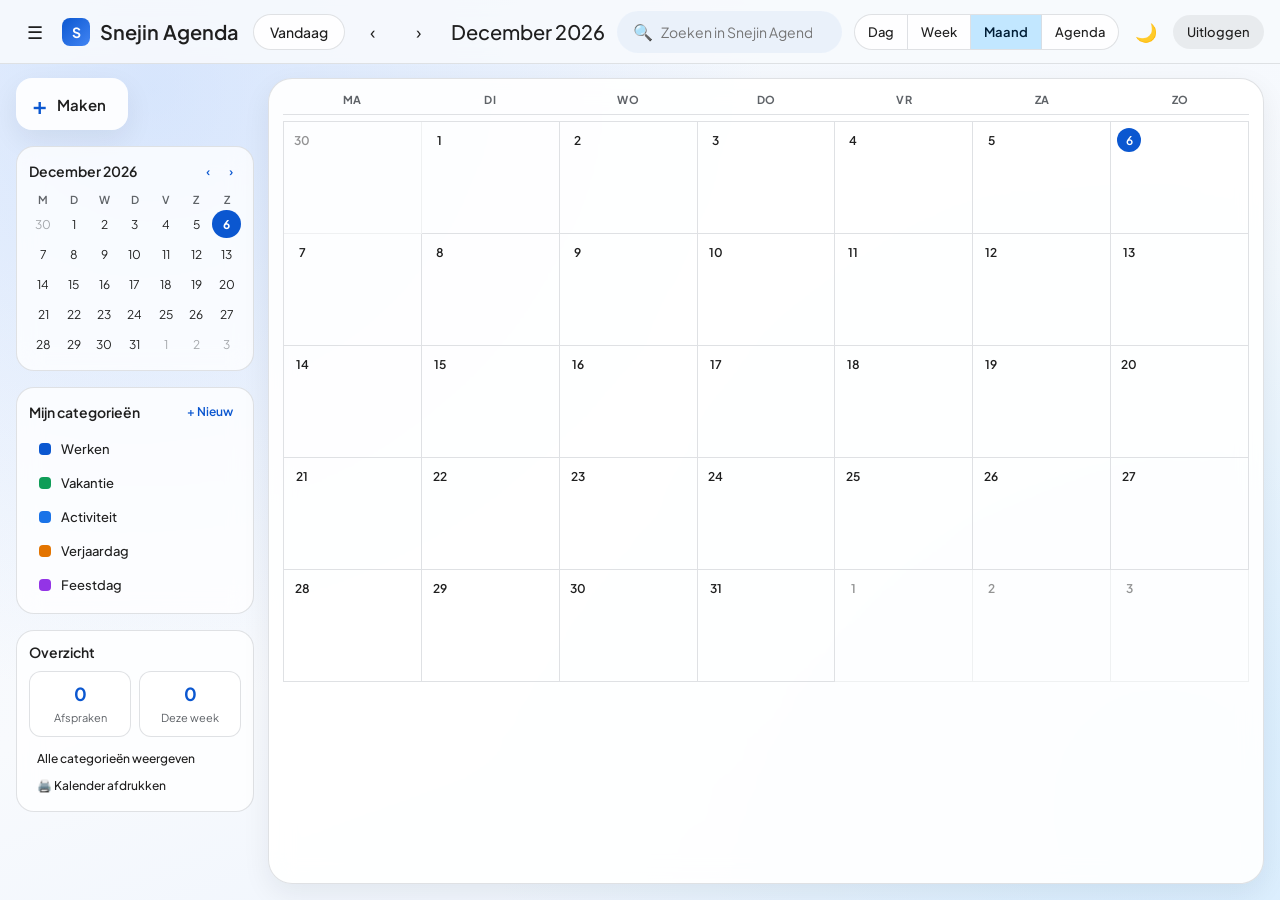
==== agenda.html @ a4dfa726 "Update print statement from 'Hello' to 'Goodbye'" ====
<!DOCTYPE html>
<html lang="nl">
<head>
  <meta charset="UTF-8" />
  <meta name="viewport" content="width=device-width, initial-scale=1.0" />
  <title>Snejin Agenda</title>
  <link rel="preconnect" href="https://fonts.googleapis.com" />
  <link rel="preconnect" href="https://fonts.gstatic.com" crossorigin />
  <link href="https://fonts.googleapis.com/css2?family=Google+Sans:wght@400;500;700&family=Plus+Jakarta+Sans:wght@400;500;600;700&display=swap" rel="stylesheet" />
  <style>
    * { box-sizing: border-box; margin: 0; padding: 0; }
    :root {
      --bg-grad: radial-gradient(circle at 12% 10%, rgba(168, 199, 250, 0.38), transparent 44%),
                radial-gradient(circle at 90% 85%, rgba(194, 231, 255, 0.50), transparent 48%),
                linear-gradient(160deg, #f2f7fe 0%, #f8fafd 55%, #eaf2fd 100%);
      --surface: rgba(255, 255, 255, 0.92);
      --glass: rgba(255, 255, 255, 0.78);
      --header-bg: rgba(248, 250, 253, 0.88);
      --border: rgba(218, 220, 224, 0.85);
      --text: #1f1f1f;
      --muted: #5f6368;
      --primary: #0b57d0;
      --primary-hover: #0842a0;
      --pill-active: #c2e7ff;
      --pill-active-text: #001d35;
      --search-bg: rgba(234, 241, 251, 0.92);
      --hover-bg: rgba(68, 71, 70, 0.08);
      --shadow: 0 10px 28px rgba(15, 23, 42, 0.07);
    }
    body.dark {
      --bg-grad: radial-gradient(circle at 15% 15%, rgba(11, 87, 208, 0.24), transparent 45%),
                radial-gradient(circle at 85% 85%, rgba(76, 29, 149, 0.18), transparent 50%),
                linear-gradient(160deg, #0f1117 0%, #131314 60%, #161822 100%);
      --surface: rgba(30, 31, 32, 0.94);
      --glass: rgba(30, 31, 32, 0.84);
      --header-bg: rgba(19, 19, 20, 0.88);
      --border: #2c2d30;
      --text: #e3e3e3;
      --muted: #9aa0a6;
      --primary: #a8c7fa;
      --primary-hover: #8ab4f8;
      --pill-active: #004a77;
      --pill-active-text: #c2e7ff;
      --search-bg: #282a2c;
      --hover-bg: rgba(255, 255, 255, 0.08);
      --shadow: 0 12px 32px rgba(0, 0, 0, 0.35);
    }
    html, body {
      min-height: 100%;
      font-family: "Google Sans", "Plus Jakarta Sans", -apple-system, BlinkMacSystemFont, sans-serif;
      background: var(--bg-grad);
      background-attachment: fixed;
      color: var(--text);
    }
    button, input, select, textarea { font: inherit; color: inherit; }

    .header {
      height: 64px;
      padding: 0 16px;
      background: var(--header-bg);
      backdrop-filter: blur(14px);
      border-bottom: 1px solid var(--border);
      display: flex;
      align-items: center;
      justify-content: space-between;
      gap: 12px;
      position: sticky;
      top: 0;
      z-index: 30;
    }
    .header-left, .header-right { display: flex; align-items: center; gap: 8px; }
    .header-center { flex: 1; max-width: 480px; }

    .icon-btn {
      width: 38px; height: 38px; border: none; border-radius: 50%;
      background: transparent; cursor: pointer; font-size: 18px;
      display: inline-flex; align-items: center; justify-content: center;
      transition: background .15s ease;
    }
    .icon-btn:hover { background: var(--hover-bg); }

    .brand { display: flex; align-items: center; gap: 10px; font-size: 20px; font-weight: 600; margin-right: 6px; white-space: nowrap; }
    .brand-dot {
      width: 28px; height: 28px; border-radius: 8px;
      background: linear-gradient(135deg, #0b57d0, #4285f4);
      color: #fff; font-size: 14px; font-weight: 700;
      display: inline-flex; align-items: center; justify-content: center;
    }

    .outlined-btn {
      height: 36px; padding: 0 16px; border-radius: 999px;
      border: 1px solid var(--border); background: var(--surface);
      font-size: 14px; font-weight: 500; cursor: pointer;
    }
    .outlined-btn:hover { background: var(--hover-bg); }

    .title-label { font-size: 20px; font-weight: 500; margin-left: 6px; white-space: nowrap; }

    .search-box {
      height: 42px; padding: 0 16px; border-radius: 999px;
      background: var(--search-bg); display: flex; align-items: center; gap: 8px;
    }
    .search-box input { width: 100%; border: none; background: transparent; outline: none; font-size: 14px; }

    .view-switcher {
      display: inline-flex; border: 1px solid var(--border);
      border-radius: 999px; overflow: hidden; background: var(--surface);
    }
    .view-btn {
      border: none; background: transparent; padding: 0 13px; height: 34px;
      font-size: 13px; font-weight: 500; cursor: pointer; border-right: 1px solid var(--border);
    }
    .view-btn:last-child { border-right: none; }
    .view-btn.active { background: var(--pill-active); color: var(--pill-active-text); font-weight: 600; }

    .logout-btn {
      height: 34px; padding: 0 14px; border-radius: 999px; border: none;
      background: var(--hover-bg); font-size: 13px; font-weight: 500; cursor: pointer;
    }

    .workspace { display: flex; min-height: calc(100vh - 64px); }
    .sidebar {
      width: 268px; flex-shrink: 0; padding: 14px 14px 24px 16px;
      display: flex; flex-direction: column; gap: 16px; transition: all .2s ease;
    }
    .sidebar.collapsed { width: 0; padding: 0; overflow: hidden; opacity: 0; }

    .create-btn {
      height: 52px; padding: 0 22px 0 16px; border: none; border-radius: 16px;
      background: var(--surface); font-size: 15px; font-weight: 600;
      display: inline-flex; align-items: center; gap: 10px; cursor: pointer;
      box-shadow: var(--shadow); width: fit-content; transition: transform .15s ease;
    }
    .create-btn:hover { transform: translateY(-1px); }
    .create-plus { font-size: 24px; color: #0b57d0; line-height: 1; }

    .card-box {
      background: var(--glass); backdrop-filter: blur(12px);
      border: 1px solid var(--border); border-radius: 18px; padding: 12px;
    }
    .card-box h2 { font-size: 14px; font-weight: 600; }
    .box-top { display: flex; align-items: center; justify-content: space-between; margin-bottom: 10px; }
    .small-link-btn {
      border: none; background: transparent; color: #0b57d0;
      font-size: 12px; font-weight: 600; cursor: pointer; padding: 4px 8px; border-radius: 999px;
    }
    .small-link-btn:hover { background: rgba(11, 87, 208, 0.1); }

    .mini-weekdays, .mini-grid { display: grid; grid-template-columns: repeat(7, 1fr); text-align: center; gap: 2px; }
    .mini-weekdays { font-size: 11px; color: var(--muted); font-weight: 600; margin-bottom: 4px; }
    .mini-day {
      height: 28px; border: none; border-radius: 50%; background: transparent;
      font-size: 12px; cursor: pointer;
    }
    .mini-day:hover { background: var(--hover-bg); }
    .mini-day.muted { color: var(--muted); opacity: 0.55; }
    .mini-day.today { background: #0b57d0; color: #fff; font-weight: 700; }

    .cat-list { list-style: none; display: flex; flex-direction: column; gap: 2px; }
    .cat-item { display: flex; align-items: center; justify-content: space-between; border-radius: 999px; padding: 2px 6px; }
    .cat-item:hover { background: var(--hover-bg); }
    .cat-item.active { background: var(--pill-active); color: var(--pill-active-text); }
    .cat-filter {
      flex: 1; border: none; background: transparent; text-align: left;
      padding: 6px 4px; display: flex; align-items: center; gap: 10px; font-size: 13px; font-weight: 500; cursor: pointer;
    }
    .cat-dot { width: 12px; height: 12px; border-radius: 4px; flex-shrink: 0; }
    .cat-del { border: none; background: transparent; font-size: 16px; cursor: pointer; padding: 0 6px; color: var(--muted); }
    .cat-del:hover { color: #c5221f; }

    .stats-grid { display: grid; grid-template-columns: 1fr 1fr; gap: 8px; margin-bottom: 8px; }
    .stat-card { background: var(--surface); border: 1px solid var(--border); border-radius: 12px; padding: 10px 8px; text-align: center; }
    .stat-card strong { display: block; font-size: 18px; color: #0b57d0; }
    .stat-card span { font-size: 11px; color: var(--muted); }

    .text-action {
      width: 100%; border: none; background: transparent; text-align: left;
      padding: 6px 8px; border-radius: 8px; font-size: 12px; font-weight: 500; cursor: pointer;
    }
    .text-action:hover { background: var(--hover-bg); }

    .main { flex: 1; padding: 14px 16px 16px 0; min-width: 0; }
    .calendar-surface {
      background: var(--surface); backdrop-filter: blur(12px);
      border: 1px solid var(--border); border-radius: 24px;
      padding: 14px; min-height: calc(100vh - 94px); box-shadow: var(--shadow);
    }

    .cal-weekdays { display: grid; grid-template-columns: repeat(7, 1fr); border-bottom: 1px solid var(--border); padding-bottom: 8px; margin-bottom: 6px; }
    .cal-weekday { text-align: center; font-size: 11px; font-weight: 700; text-transform: uppercase; color: var(--muted); letter-spacing: .5px; }
    .month-grid { display: grid; grid-template-columns: repeat(7, 1fr); border-top: 1px solid var(--border); border-left: 1px solid var(--border); }
    .day-cell {
      min-height: 112px; border-right: 1px solid var(--border); border-bottom: 1px solid var(--border);
      padding: 6px; display: flex; flex-direction: column; gap: 4px; cursor: pointer; transition: background .12s ease;
    }
    .day-cell:hover { background: var(--hover-bg); }
    .day-cell.muted { opacity: 0.48; }
    .day-num {
      width: 24px; height: 24px; font-size: 12px; font-weight: 600;
      display: inline-flex; align-items: center; justify-content: center; border-radius: 50%;
    }
    .day-cell.today .day-num { background: #0b57d0; color: #fff; }

    .event-pill {
      border: none; border-radius: 6px; padding: 3px 7px; font-size: 12px; font-weight: 500;
      color: #fff; text-align: left; cursor: pointer; white-space: nowrap; overflow: hidden; text-overflow: ellipsis;
    }
    .event-pill:hover { filter: brightness(0.95); }

    .list-view { display: flex; flex-direction: column; gap: 8px; }
    .list-row {
      display: flex; align-items: center; justify-content: space-between; gap: 12px;
      padding: 12px 14px; border-radius: 14px; border: 1px solid var(--border); background: var(--glass); cursor: pointer;
    }
    .list-row:hover { background: var(--hover-bg); }

    .modal-backdrop {
      display: none; position: fixed; inset: 0; z-index: 100;
      background: rgba(15, 23, 42, 0.42); backdrop-filter: blur(4px);
      align-items: center; justify-content: center; padding: 16px;
    }
    .modal-backdrop.open { display: flex; }
    .modal-card {
      width: 100%; max-width: 450px; background: var(--surface); border: 1px solid var(--border);
      border-radius: 24px; padding: 22px; box-shadow: var(--shadow); position: relative;
    }
    .modal-close {
      position: absolute; top: 14px; right: 14px; width: 32px; height: 32px;
      border: none; border-radius: 50%; background: transparent; font-size: 20px; cursor: pointer;
    }
    .modal-close:hover { background: var(--hover-bg); }
    .modal-title { font-size: 19px; font-weight: 600; margin-bottom: 14px; padding-right: 28px; }
    .field { display: flex; flex-direction: column; gap: 5px; margin-bottom: 12px; }
    .field label { font-size: 12px; font-weight: 600; color: var(--muted); }
    .field input, .field select, .field textarea {
      border: 1px solid var(--border); border-radius: 10px; padding: 9px 12px;
      background: var(--glass); font-size: 14px; outline: none;
    }
    .field input:focus, .field select:focus, .field textarea:focus { border-color: #0b57d0; }
    .row-2 { display: grid; grid-template-columns: 1fr 1fr; gap: 10px; }
    .check-row { display: flex; align-items: center; gap: 8px; font-size: 13px; margin-bottom: 12px; cursor: pointer; }
    .modal-actions { display: flex; justify-content: flex-end; gap: 8px; margin-top: 16px; }
    .btn-primary {
      border: none; border-radius: 999px; height: 38px; padding: 0 20px;
      background: #0b57d0; color: #fff; font-size: 14px; font-weight: 600; cursor: pointer;
    }
    .btn-primary:hover { background: #0842a0; }
    .btn-secondary {
      border: none; border-radius: 999px; height: 38px; padding: 0 16px;
      background: var(--hover-bg); font-size: 14px; font-weight: 500; cursor: pointer;
    }
    .btn-danger {
      border: none; border-radius: 999px; height: 38px; padding: 0 16px;
      background: #fce8e6; color: #c5221f; font-size: 14px; font-weight: 600; cursor: pointer;
    }

    .toast {
      position: fixed; bottom: 20px; left: 20px; z-index: 200;
      background: #1f1f1f; color: #fff; padding: 11px 18px; border-radius: 12px;
      font-size: 13px; font-weight: 500; display: none; box-shadow: var(--shadow);
    }

    @media (max-width: 900px) {
      .workspace { flex-direction: column; }
      .sidebar { width: 100%; }
      .main { padding: 0 12px 16px; }
      .header-center { display: none; }
    }
  </style>
</head>
<body>
  <header class="header">
    <div class="header-left">
      <button id="toggleSidebarBtn" type="button" class="icon-btn" title="Zijbalk">☰</button>
      <div class="brand">
        <span class="brand-dot">S</span>
        <span>Snejin Agenda</span>
      </div>
      <button id="todayBtn" type="button" class="outlined-btn">Vandaag</button>
      <button id="prevBtn" type="button" class="icon-btn" title="Vorige">‹</button>
      <button id="nextBtn" type="button" class="icon-btn" title="Volgende">›</button>
      <h1 id="currentTitle" class="title-label">November 2026</h1>
    </div>

    <div class="header-center">
      <div class="search-box">
        <span>🔍</span>
        <input id="searchInput" type="search" placeholder="Zoeken in Snejin Agenda..." />
      </div>
    </div>

    <div class="header-right">
      <div class="view-switcher" role="group" aria-label="Weergave">
        <button type="button" class="view-btn" data-view="day">Dag</button>
        <button type="button" class="view-btn" data-view="week">Week</button>
        <button type="button" class="view-btn active" data-view="month">Maand</button>
        <button type="button" class="view-btn" data-view="agenda">Agenda</button>
      </div>
      <button id="themeBtn" type="button" class="icon-btn" title="Donkere modus">🌙</button>
      <button id="logoutBtn" type="button" class="logout-btn">Uitloggen</button>
    </div>
  </header>

  <div class="workspace">
    <aside id="sidebar" class="sidebar">
      <button id="createBtn" type="button" class="create-btn">
        <span class="create-plus">+</span>
        <span>Maken</span>
      </button>

      <div class="card-box">
        <div class="box-top">
          <h2 id="miniMonthLabel">November 2026</h2>
          <div>
            <button id="miniPrevBtn" type="button" class="small-link-btn">‹</button>
            <button id="miniNextBtn" type="button" class="small-link-btn">›</button>
          </div>
        </div>
        <div class="mini-weekdays">
          <span>M</span><span>D</span><span>W</span><span>D</span><span>V</span><span>Z</span><span>Z</span>
        </div>
        <div id="miniGrid" class="mini-grid"></div>
      </div>

      <div class="card-box">
        <div class="box-top">
          <h2>Mijn categorieën</h2>
          <button id="newCategoryBtn" type="button" class="small-link-btn">+ Nieuw</button>
        </div>
        <ul id="categoryList" class="cat-list"></ul>
      </div>

      <div class="card-box">
        <div class="box-top"><h2>Overzicht</h2></div>
        <div class="stats-grid">
          <div class="stat-card">
            <strong id="statTotal">0</strong>
            <span>Afspraken</span>
          </div>
          <div class="stat-card">
            <strong id="statWeek">0</strong>
            <span>Deze week</span>
          </div>
        </div>
        <button id="showAllCatsBtn" type="button" class="text-action">Alle categorieën weergeven</button>
        <button id="printBtn" type="button" class="text-action">🖨️ Kalender afdrukken</button>
      </div>
    </aside>

    <main class="main">
      <section class="calendar-surface">
        <div id="calendarView"></div>
      </section>
    </main>
  </div>

  <!-- Afspraak Modal -->
  <div id="eventModal" class="modal-backdrop" aria-hidden="true">
    <div class="modal-card">
      <button id="closeEventModalX" type="button" class="modal-close">&times;</button>
      <h2 id="eventModalTitle" class="modal-title">Nieuwe afspraak</h2>
      <div class="field">
        <label for="eventTitleInput">Titel</label>
        <input id="eventTitleInput" type="text" placeholder="Titel toevoegen..." />
      </div>
      <div class="row-2">
        <div class="field">
          <label for="eventDateInput">Datum</label>
          <input id="eventDateInput" type="date" />
        </div>
        <div class="field">
          <label for="eventTimeInput">Tijd</label>
          <input id="eventTimeInput" type="time" />
        </div>
      </div>
      <label class="check-row">
        <input id="eventAllDayInput" type="checkbox" checked />
        <span>Hele dag</span>
      </label>
      <div class="field">
        <label for="eventCategorySelect">Categorie</label>
        <select id="eventCategorySelect"></select>
      </div>
      <div class="field">
        <label for="eventDescInput">Omschrijving</label>
        <textarea id="eventDescInput" rows="3" placeholder="Notities of locatie..."></textarea>
      </div>
      <div class="modal-actions">
        <button id="cancelEventBtn" type="button" class="btn-secondary">Annuleren</button>
        <button id="saveEventBtn" type="button" class="btn-primary">Opslaan</button>
      </div>
    </div>
  </div>

  <!-- Bekijken Modal -->
  <div id="viewModal" class="modal-backdrop" aria-hidden="true">
    <div class="modal-card">
      <button id="closeViewModalX" type="button" class="modal-close">&times;</button>
      <h2 id="viewModalTitle" class="modal-title">Afspraak</h2>
      <p id="viewModalMeta" style="font-size:13px;color:var(--muted);margin-bottom:10px;"></p>
      <p id="viewModalDesc" style="font-size:14px;line-height:1.5;white-space:pre-wrap;"></p>
      <div class="modal-actions">
        <button id="deleteEventBtn" type="button" class="btn-danger">Verwijderen</button>
        <button id="editEventBtn" type="button" class="btn-secondary">Wijzigen</button>
        <button id="closeViewBtn" type="button" class="btn-primary">Sluiten</button>
      </div>
    </div>
  </div>

  <!-- Categorie Modal -->
  <div id="categoryModal" class="modal-backdrop" aria-hidden="true">
    <div class="modal-card">
      <button id="closeCategoryModalX" type="button" class="modal-close">&times;</button>
      <h2 class="modal-title">Nieuwe categorie</h2>
      <div class="field">
        <label for="newCatName">Naam</label>
        <input id="newCatName" type="text" placeholder="Bijv. Sport, Familie..." />
      </div>
      <div class="field">
        <label for="newCatColor">Kleur</label>
        <input id="newCatColor" type="color" value="#0b57d0" style="height:40px;padding:4px;" />
      </div>
      <div class="modal-actions">
        <button id="cancelCatBtn" type="button" class="btn-secondary">Annuleren</button>
        <button id="saveCatBtn" type="button" class="btn-primary">Toevoegen</button>
      </div>
    </div>
  </div>

  <div id="toast" class="toast"></div>

  <script>
    const DEFAULT_CATEGORIES = {
      work: { id: "work", label: "Werken", color: "#0b57d0", isDefault: true },
      holiday: { id: "holiday", label: "Vakantie", color: "#0f9d58", isDefault: true },
      activity: { id: "activity", label: "Activiteit", color: "#1a73e8", isDefault: true },
      birthday: { id: "birthday", label: "Verjaardag", color: "#e37400", isDefault: true },
      holidayofficial: { id: "holidayofficial", label: "Feestdag", color: "#9334e6", isDefault: true }
    };

    let categories = { ...DEFAULT_CATEGORIES };
    let events = [];
    let currentView = "month";
    let anchorDate = new Date();
    let miniAnchorDate = new Date();
    let activeCategory = "all";
    let editingId = null;
    let activeEventId = null;

    function loadState() {
      try {
        const savedCats = JSON.parse(localStorage.getItem("snejin_v4_cats") || "{}");
        categories = { ...DEFAULT_CATEGORIES, ...savedCats };
        const savedEvents = JSON.parse(localStorage.getItem("snejin_v4_events") || "[]");
        events = Array.isArray(savedEvents) ? savedEvents : [];
        if (localStorage.getItem("snejin_v4_dark") === "1") {
          document.body.classList.add("dark");
          document.getElementById("themeBtn").textContent = "☀️";
        }
      } catch (e) {
        console.error(e);
      }
    }

    function saveState() {
      const customCats = {};
      Object.entries(categories).forEach(([k, v]) => {
        if (!DEFAULT_CATEGORIES[k]) customCats[k] = v;
      });
      localStorage.setItem("snejin_v4_cats", JSON.stringify(customCats));
      localStorage.setItem("snejin_v4_events", JSON.stringify(events));
    }

    function fmtDate(d) {
      return `${d.getFullYear()}-${String(d.getMonth() + 1).padStart(2, "0")}-${String(d.getDate()).padStart(2, "0")}`;
    }

    function showToast(msg) {
      const el = document.getElementById("toast");
      el.textContent = msg;
      el.style.display = "block";
      clearTimeout(el._t);
      el._t = setTimeout(() => { el.style.display = "none"; }, 2600);
    }

    function getFilteredEvents() {
      const q = (document.getElementById("searchInput").value || "").trim().toLowerCase();
      return events.filter(ev => {
        const catOk = activeCategory === "all" || ev.category === activeCategory;
        const qOk = !q || (ev.title || "").toLowerCase().includes(q) || (ev.description || "").toLowerCase().includes(q);
        return catOk && qOk;
      });
    }

    function renderCategories() {
      const list = document.getElementById("categoryList");
      const select = document.getElementById("eventCategorySelect");
      list.innerHTML = "";
      select.innerHTML = "";

      Object.values(categories).forEach(cat => {
        const opt = document.createElement("option");
        opt.value = cat.id;
        opt.textContent = cat.label;
        select.appendChild(opt);

        const li = document.createElement("li");
        li.className = "cat-item" + (activeCategory === cat.id ? " active" : "");

        const btn = document.createElement("button");
        btn.type = "button";
        btn.className = "cat-filter";
        btn.innerHTML = `<span class="cat-dot" style="background:${cat.color}"></span><span>${cat.label}</span>`;
        btn.addEventListener("click", () => {
          activeCategory = activeCategory === cat.id ? "all" : cat.id;
          renderCategories();
          renderAll();
        });
        li.appendChild(btn);

        if (!cat.isDefault) {
          const del = document.createElement("button");
          del.type = "button";
          del.className = "cat-del";
          del.textContent = "×";
          del.addEventListener("click", () => {
            delete categories[cat.id];
            events = events.map(ev => ev.category === cat.id ? { ...ev, category: "activity" } : ev);
            if (activeCategory === cat.id) activeCategory = "all";
            saveState();
            renderCategories();
            renderAll();
            showToast("Categorie verwijderd.");
          });
          li.appendChild(del);
        }
        list.appendChild(li);
      });
      select.value = categories.activity ? "activity" : Object.keys(categories)[0];
    }

    function renderMiniCalendar() {
      const label = document.getElementById("miniMonthLabel");
      const grid = document.getElementById("miniGrid");
      const y = miniAnchorDate.getFullYear();
      const m = miniAnchorDate.getMonth();
      const formatted = new Intl.DateTimeFormat("nl-NL", { month: "long", year: "numeric" }).format(new Date(y, m, 1));
      label.textContent = formatted.charAt(0).toUpperCase() + formatted.slice(1);

      const firstOffset = (new Date(y, m, 1).getDay() + 6) % 7;
      const daysInMonth = new Date(y, m + 1, 0).getDate();
      const prevDays = new Date(y, m, 0).getDate();
      const todayStr = fmtDate(new Date());

      grid.innerHTML = "";
      for (let i = firstOffset - 1; i >= 0; i--) {
        const d = new Date(y, m - 1, prevDays - i);
        const b = document.createElement("button");
        b.type = "button"; b.className = "mini-day muted"; b.textContent = d.getDate();
        b.addEventListener("click", () => { anchorDate = d; renderAll(); });
        grid.appendChild(b);
      }
      for (let day = 1; day <= daysInMonth; day++) {
        const d = new Date(y, m, day);
        const b = document.createElement("button");
        b.type = "button";
        b.className = "mini-day" + (fmtDate(d) === todayStr ? " today" : "");
        b.textContent = day;
        b.addEventListener("click", () => { anchorDate = d; renderAll(); });
        grid.appendChild(b);
      }
      const rem = grid.children.length % 7 === 0 ? 0 : 7 - (grid.children.length % 7);
      for (let n = 1; n <= rem; n++) {
        const d = new Date(y, m + 1, n);
        const b = document.createElement("button");
        b.type = "button"; b.className = "mini-day muted"; b.textContent = n;
        b.addEventListener("click", () => { anchorDate = d; renderAll(); });
        grid.appendChild(b);
      }
    }

    function renderMainCalendar() {
      const container = document.getElementById("calendarView");
      const titleEl = document.getElementById("currentTitle");
      const filtered = getFilteredEvents();

      const monthTitle = new Intl.DateTimeFormat("nl-NL", { month: "long", year: "numeric" }).format(anchorDate);
      titleEl.textContent = monthTitle.charAt(0).toUpperCase() + monthTitle.slice(1);

      document.querySelectorAll(".view-btn").forEach(btn => {
        btn.classList.toggle("active", btn.dataset.view === currentView);
      });

      if (currentView === "agenda" || currentView === "day" || currentView === "week") {
        let listItems = [...filtered];
        if (currentView === "day") {
          const dStr = fmtDate(anchorDate);
          listItems = listItems.filter(ev => ev.date === dStr);
          titleEl.textContent = anchorDate.toLocaleDateString("nl-NL", { weekday: "long", day: "numeric", month: "long", year: "numeric" });
        } else if (currentView === "week") {
          const start = new Date(anchorDate);
          const diff = (start.getDay() + 6) % 7;
          start.setDate(start.getDate() - diff);
          const end = new Date(start);
          end.setDate(start.getDate() + 7);
          listItems = listItems.filter(ev => {
            const ed = new Date(ev.date + "T12:00:00");
            return ed >= start && ed < end;
          });
          titleEl.textContent = `Week van ${start.toLocaleDateString("nl-NL", { day: "numeric", month: "short" })}`;
        }

        container.innerHTML = `<div class="list-view" id="listContainer"></div>`;
        const listEl = document.getElementById("listContainer");
        if (!listItems.length) {
          listEl.innerHTML = `<p style="padding:18px;color:var(--muted);">Geen afspraken gevonden voor deze weergave.</p>`;
          return;
        }
        listItems.sort((a, b) => (a.date + (a.time || "")).localeCompare(b.date + (b.time || "")));
        listItems.forEach(ev => {
          const cat = categories[ev.category] || categories.activity;
          const row = document.createElement("div");
          row.className = "list-row";
          row.innerHTML = `
            <div style="display:flex;align-items:center;gap:12px;">
              <span class="cat-dot" style="background:${cat.color};width:14px;height:14px;"></span>
              <div>
                <div style="font-weight:600;">${ev.title}</div>
                <div style="font-size:12px;color:var(--muted);">${ev.date} ${ev.allDay ? "• Hele dag" : (ev.time ? "• " + ev.time : "")} • ${cat.label}</div>
              </div>
            </div>
            <span style="font-size:12px;color:var(--muted);">Bekijken ›</span>
          `;
          row.addEventListener("click", () => openViewModal(ev.id));
          listEl.appendChild(row);
        });
        return;
      }

      // Maandweergave
      const y = anchorDate.getFullYear();
      const m = anchorDate.getMonth();
      const firstOffset = (new Date(y, m, 1).getDay() + 6) % 7;
      const daysInMonth = new Date(y, m + 1, 0).getDate();
      const prevDays = new Date(y, m, 0).getDate();
      const todayStr = fmtDate(new Date());

      let html = `<div class="cal-weekdays">
        <div class="cal-weekday">Ma</div><div class="cal-weekday">Di</div><div class="cal-weekday">Wo</div>
        <div class="cal-weekday">Do</div><div class="cal-weekday">Vr</div><div class="cal-weekday">Za</div><div class="cal-weekday">Zo</div>
      </div><div class="month-grid">`;

      const cells = [];
      for (let i = firstOffset - 1; i >= 0; i--) {
        cells.push({ date: new Date(y, m - 1, prevDays - i), muted: true });
      }
      for (let day = 1; day <= daysInMonth; day++) {
        cells.push({ date: new Date(y, m, day), muted: false });
      }
      const rem = cells.length % 7 === 0 ? 0 : 7 - (cells.length % 7);
      for (let n = 1; n <= rem; n++) {
        cells.push({ date: new Date(y, m + 1, n), muted: true });
      }

      cells.forEach(c => {
        const dStr = fmtDate(c.date);
        const dayEvents = filtered.filter(ev => ev.date === dStr);
        const isToday = dStr === todayStr;
        html += `<div class="day-cell ${c.muted ? "muted" : ""} ${isToday ? "today" : ""}" data-date="${dStr}">
          <span class="day-num">${c.date.getDate()}</span>
          ${dayEvents.map(ev => {
            const cat = categories[ev.category] || categories.activity;
            return `<button type="button" class="event-pill" data-ev-id="${ev.id}" style="background:${cat.color}">${ev.time && !ev.allDay ? ev.time + " " : ""}${ev.title}</button>`;
          }).join("")}
        </div>`;
      });

      html += `</div>`;
      container.innerHTML = html;

      container.querySelectorAll(".day-cell").forEach(cell => {
        cell.addEventListener("click", (e) => {
          if (e.target.closest(".event-pill")) return;
          openEventModal(null, cell.dataset.date);
        });
      });

      container.querySelectorAll(".event-pill").forEach(pill => {
        pill.addEventListener("click", (e) => {
          e.stopPropagation();
          openViewModal(pill.dataset.evId);
        });
      });
    }

    function updateStats() {
      document.getElementById("statTotal").textContent = String(events.length);
      const now = new Date();
      const start = new Date(now);
      start.setDate(now.getDate() - ((now.getDay() + 6) % 7));
      start.setHours(0, 0, 0, 0);
      const end = new Date(start);
      end.setDate(start.getDate() + 7);
      const weekCount = events.filter(ev => {
        const d = new Date(ev.date + "T12:00:00");
        return d >= start && d < end;
      }).length;
      document.getElementById("statWeek").textContent = String(weekCount);
    }

    function renderAll() {
      renderMiniCalendar();
      renderMainCalendar();
      updateStats();
    }

    function openEventModal(evId = null, defaultDate = "") {
      editingId = evId;
      const modal = document.getElementById("eventModal");
      if (evId) {
        const ev = events.find(x => x.id === evId);
        if (!ev) return;
        document.getElementById("eventModalTitle").textContent = "Afspraak wijzigen";
        document.getElementById("eventTitleInput").value = ev.title;
        document.getElementById("eventDateInput").value = ev.date;
        document.getElementById("eventTimeInput").value = ev.time || "";
        document.getElementById("eventAllDayInput").checked = Boolean(ev.allDay);
        document.getElementById("eventCategorySelect").value = categories[ev.category] ? ev.category : "activity";
        document.getElementById("eventDescInput").value = ev.description || "";
      } else {
        document.getElementById("eventModalTitle").textContent = "Nieuwe afspraak";
        document.getElementById("eventTitleInput").value = "";
        document.getElementById("eventDateInput").value = defaultDate || fmtDate(anchorDate);
        document.getElementById("eventTimeInput").value = "";
        document.getElementById("eventAllDayInput").checked = true;
        document.getElementById("eventCategorySelect").value = categories.activity ? "activity" : Object.keys(categories)[0];
        document.getElementById("eventDescInput").value = "";
      }
      document.getElementById("eventTimeInput").disabled = document.getElementById("eventAllDayInput").checked;
      modal.classList.add("open");
      setTimeout(() => document.getElementById("eventTitleInput").focus(), 40);
    }

    function closeEventModal() {
      document.getElementById("eventModal").classList.remove("open");
      editingId = null;
    }

    function openViewModal(evId) {
      const ev = events.find(x => x.id === evId);
      if (!ev) return;
      activeEventId = evId;
      const cat = categories[ev.category] || categories.activity;
      document.getElementById("viewModalTitle").textContent = ev.title;
      document.getElementById("viewModalMeta").textContent = `${ev.date} • ${ev.allDay ? "Hele dag" : (ev.time || "Tijd n.t.b.")} • ${cat.label}`;
      document.getElementById("viewModalDesc").textContent = ev.description || "Geen omschrijving beschikbaar.";
      document.getElementById("viewModal").classList.add("open");
    }

    function closeViewModal() {
      document.getElementById("viewModal").classList.remove("open");
      activeEventId = null;
    }

    document.addEventListener("DOMContentLoaded", () => {
      loadState();
      renderCategories();
      renderAll();

      document.getElementById("createBtn").addEventListener("click", () => openEventModal());
      document.getElementById("todayBtn").addEventListener("click", () => {
        anchorDate = new Date();
        miniAnchorDate = new Date();
        renderAll();
        showToast("Terug naar vandaag.");
      });
      document.getElementById("prevBtn").addEventListener("click", () => {
        if (currentView === "day") anchorDate.setDate(anchorDate.getDate() - 1);
        else if (currentView === "week") anchorDate.setDate(anchorDate.getDate() - 7);
        else anchorDate.setMonth(anchorDate.getMonth() - 1);
        renderAll();
      });
      document.getElementById("nextBtn").addEventListener("click", () => {
        if (currentView === "day") anchorDate.setDate(anchorDate.getDate() + 1);
        else if (currentView === "week") anchorDate.setDate(anchorDate.getDate() + 7);
        else anchorDate.setMonth(anchorDate.getMonth() + 1);
        renderAll();
      });

      document.querySelectorAll(".view-btn").forEach(btn => {
        btn.addEventListener("click", () => {
          currentView = btn.dataset.view;
          renderAll();
        });
      });

      document.getElementById("toggleSidebarBtn").addEventListener("click", () => {
        document.getElementById("sidebar").classList.toggle("collapsed");
      });
      document.getElementById("miniPrevBtn").addEventListener("click", () => {
        miniAnchorDate.setMonth(miniAnchorDate.getMonth() - 1);
        renderMiniCalendar();
      });
      document.getElementById("miniNextBtn").addEventListener("click", () => {
        miniAnchorDate.setMonth(miniAnchorDate.getMonth() + 1);
        renderMiniCalendar();
      });

      document.getElementById("searchInput").addEventListener("input", renderMainCalendar);
      document.getElementById("showAllCatsBtn").addEventListener("click", () => {
        activeCategory = "all";
        renderCategories();
        renderAll();
        showToast("Alle categorieën zichtbaar.");
      });
      document.getElementById("printBtn").addEventListener("click", () => window.print());

      document.getElementById("themeBtn").addEventListener("click", () => {
        document.body.classList.toggle("dark");
        const isDark = document.body.classList.contains("dark");
        localStorage.setItem("snejin_v4_dark", isDark ? "1" : "0");
        document.getElementById("themeBtn").textContent = isDark ? "☀️" : "🌙";
      });

      document.getElementById("logoutBtn").addEventListener("click", () => {
        showToast("Uitgelogd.");
        setTimeout(() => { window.location.href = "index.html"; }, 500);
      });

      document.getElementById("eventAllDayInput").addEventListener("change", (e) => {
        document.getElementById("eventTimeInput").disabled = e.target.checked;
      });

      document.getElementById("saveEventBtn").addEventListener("click", () => {
        const title = document.getElementById("eventTitleInput").value.trim();
        const date = document.getElementById("eventDateInput").value;
        const time = document.getElementById("eventTimeInput").value;
        const allDay = document.getElementById("eventAllDayInput").checked;
        const category = document.getElementById("eventCategorySelect").value;
        const description = document.getElementById("eventDescInput").value.trim();

        if (!title) return showToast("Vul een titel in.");
        if (!date) return showToast("Kies een datum.");

        if (editingId) {
          events = events.map(ev => ev.id === editingId ? { ...ev, title, date, time, allDay, category, description } : ev);
          showToast("Afspraak bijgewerkt.");
        } else {
          events.push({ id: "ev_" + Date.now(), title, date, time, allDay, category, description });
          showToast("Afspraak opgeslagen.");
        }
        saveState();
        closeEventModal();
        renderAll();
      });

      document.getElementById("cancelEventBtn").addEventListener("click", closeEventModal);
      document.getElementById("closeEventModalX").addEventListener("click", closeEventModal);

      document.getElementById("closeViewBtn").addEventListener("click", closeViewModal);
      document.getElementById("closeViewModalX").addEventListener("click", closeViewModal);
      document.getElementById("editEventBtn").addEventListener("click", () => {
        const id = activeEventId;
        closeViewModal();
        openEventModal(id);
      });
      document.getElementById("deleteEventBtn").addEventListener("click", () => {
        if (!activeEventId) return;
        events = events.filter(ev => ev.id !== activeEventId);
        saveState();
        closeViewModal();
        renderAll();
        showToast("Afspraak verwijderd.");
      });

      document.getElementById("newCategoryBtn").addEventListener("click", () => {
        document.getElementById("newCatName").value = "";
        document.getElementById("categoryModal").classList.add("open");
        setTimeout(() => document.getElementById("newCatName").focus(), 40);
      });
      document.getElementById("cancelCatBtn").addEventListener("click", () => document.getElementById("categoryModal").classList.remove("open"));
      document.getElementById("closeCategoryModalX").addEventListener("click", () => document.getElementById("categoryModal").classList.remove("open"));
      document.getElementById("saveCatBtn").addEventListener("click", () => {
        const label = document.getElementById("newCatName").value.trim();
        const color = document.getElementById("newCatColor").value || "#0b57d0";
        if (!label) return showToast("Vul een categorienaam in.");
        const id = "cat_" + label.toLowerCase().replace(/[^a-z0-9]+/g, "_") + "_" + Date.now().toString().slice(-3);
        categories[id] = { id, label, color, isDefault: false };
        saveState();
        renderCategories();
        document.getElementById("categoryModal").classList.remove("open");
        showToast("Categorie toegevoegd.");
      });
    });
  </script>
</body>
</html>
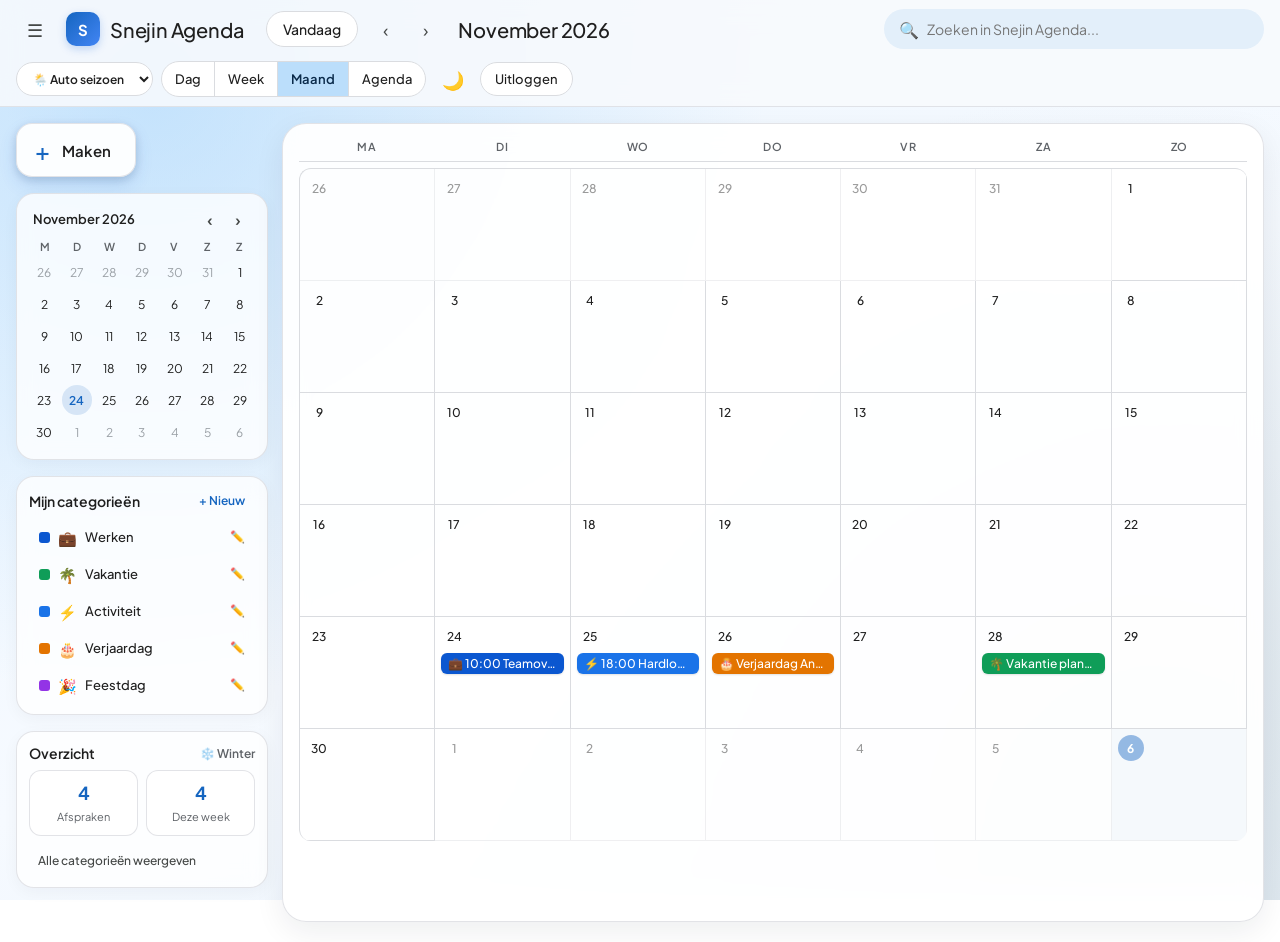
==== commit 5c174e49: "Update agenda.html" ====
--- a/agenda.html
+++ b/agenda.html
@@ -8,890 +8,3027 @@
   <link rel="preconnect" href="https://fonts.gstatic.com" crossorigin />
   <link href="https://fonts.googleapis.com/css2?family=Google+Sans:wght@400;500;700&family=Plus+Jakarta+Sans:wght@400;500;600;700&display=swap" rel="stylesheet" />
   <style>
-    * { box-sizing: border-box; margin: 0; padding: 0; }
+    /* =========================================================
+       SNEJIN AGENDA — GOOGLE CALENDAR STIJL + SEIZOENSTHEMA'S
+       ========================================================= */
     :root {
-      --bg-grad: radial-gradient(circle at 12% 10%, rgba(168, 199, 250, 0.38), transparent 44%),
-                radial-gradient(circle at 90% 85%, rgba(194, 231, 255, 0.50), transparent 48%),
-                linear-gradient(160deg, #f2f7fe 0%, #f8fafd 55%, #eaf2fd 100%);
-      --surface: rgba(255, 255, 255, 0.92);
-      --glass: rgba(255, 255, 255, 0.78);
-      --header-bg: rgba(248, 250, 253, 0.88);
-      --border: rgba(218, 220, 224, 0.85);
-      --text: #1f1f1f;
-      --muted: #5f6368;
-      --primary: #0b57d0;
-      --primary-hover: #0842a0;
-      --pill-active: #c2e7ff;
-      --pill-active-text: #001d35;
-      --search-bg: rgba(234, 241, 251, 0.92);
-      --hover-bg: rgba(68, 71, 70, 0.08);
-      --shadow: 0 10px 28px rgba(15, 23, 42, 0.07);
-    }
-    body.dark {
-      --bg-grad: radial-gradient(circle at 15% 15%, rgba(11, 87, 208, 0.24), transparent 45%),
-                radial-gradient(circle at 85% 85%, rgba(76, 29, 149, 0.18), transparent 50%),
-                linear-gradient(160deg, #0f1117 0%, #131314 60%, #161822 100%);
-      --surface: rgba(30, 31, 32, 0.94);
-      --glass: rgba(30, 31, 32, 0.84);
-      --header-bg: rgba(19, 19, 20, 0.88);
-      --border: #2c2d30;
-      --text: #e3e3e3;
-      --muted: #9aa0a6;
-      --primary: #a8c7fa;
-      --primary-hover: #8ab4f8;
-      --pill-active: #004a77;
-      --pill-active-text: #c2e7ff;
-      --search-bg: #282a2c;
-      --hover-bg: rgba(255, 255, 255, 0.08);
-      --shadow: 0 12px 32px rgba(0, 0, 0, 0.35);
-    }
-    html, body {
+      --bg-glow-1: rgba(168, 199, 250, 0.42);
+      --bg-glow-2: rgba(194, 231, 255, 0.54);
+      --bg-base-start: #eef5ff;
+      --bg-base-mid: #f7faff;
+      --bg-base-end: #e9f1fc;
+      --surface-header: rgba(248, 250, 253, 0.88);
+      --surface-card: rgba(255, 255, 255, 0.94);
+      --surface-subtle: rgba(255, 255, 255, 0.78);
+      --surface-search: #eaf1fb;
+      --surface-search-focus: #ffffff;
+      --surface-hover: #eef2f8;
+      --surface-active-pill: #c2e7ff;
+      --text-active-pill: #001d35;
+      --text-primary: #1f1f1f;
+      --text-secondary: #444746;
+      --text-muted: #5f6368;
+      --text-faint: #9aa0a6;
+      --border-color: #dadce0;
+      --border-soft: rgba(218, 220, 224, 0.78);
+      --accent: #0b57d0;
+      --accent-hover: #0842a0;
+      --accent-soft: #d3e3fd;
+      --danger: #c5221f;
+      --danger-soft: #fce8e6;
+      --today-tint: rgba(11, 87, 208, 0.06);
+      --shadow-card: 0 10px 30px rgba(15, 23, 42, 0.07);
+      --shadow-fab: 0 3px 8px rgba(15, 23, 42, 0.14), 0 8px 18px rgba(11, 87, 208, 0.12);
+      --shadow-modal: 0 24px 54px rgba(15, 23, 42, 0.25);
+    }
+
+    /* Seizoensthema's (Licht) */
+    body[data-season="spring"] {
+      --bg-glow-1: rgba(244, 143, 177, 0.34);
+      --bg-glow-2: rgba(165, 214, 167, 0.45);
+      --bg-base-start: #f2fbf4;
+      --bg-base-mid: #f9fcf9;
+      --bg-base-end: #eef7f0;
+      --surface-search: #e8f5ea;
+      --surface-active-pill: #c8e6c9;
+      --text-active-pill: #0d3b1e;
+      --accent: #1e7e34;
+      --accent-hover: #155d27;
+      --accent-soft: rgba(30, 126, 52, 0.14);
+      --today-tint: rgba(30, 126, 52, 0.07);
+    }
+
+    body[data-season="summer"] {
+      --bg-glow-1: rgba(255, 213, 79, 0.42);
+      --bg-glow-2: rgba(129, 212, 250, 0.44);
+      --bg-base-start: #fffbeb;
+      --bg-base-mid: #fdfcf7;
+      --bg-base-end: #eef8ff;
+      --surface-search: #fff4cc;
+      --surface-active-pill: #ffe082;
+      --text-active-pill: #3b2500;
+      --accent: #0277bd;
+      --accent-hover: #01579b;
+      --accent-soft: rgba(255, 179, 0, 0.18);
+      --today-tint: rgba(255, 179, 0, 0.08);
+    }
+
+    body[data-season="autumn"] {
+      --bg-glow-1: rgba(255, 167, 86, 0.38);
+      --bg-glow-2: rgba(215, 130, 90, 0.34);
+      --bg-base-start: #fff5ec;
+      --bg-base-mid: #fcf8f5;
+      --bg-base-end: #faefe6;
+      --surface-search: #fae8d8;
+      --surface-active-pill: #ffd8b5;
+      --text-active-pill: #3d1d05;
+      --accent: #c25917;
+      --accent-hover: #99430d;
+      --accent-soft: rgba(194, 89, 23, 0.15);
+      --today-tint: rgba(194, 89, 23, 0.07);
+    }
+
+    body[data-season="winter"] {
+      --bg-glow-1: rgba(144, 202, 249, 0.45);
+      --bg-glow-2: rgba(207, 216, 220, 0.55);
+      --bg-base-start: #edf6ff;
+      --bg-base-mid: #f6faff;
+      --bg-base-end: #e7f1fa;
+      --surface-search: #e3effa;
+      --surface-active-pill: #bbdefb;
+      --text-active-pill: #0a2a4a;
+      --accent: #1565c0;
+      --accent-hover: #0d47a1;
+      --accent-soft: rgba(21, 101, 192, 0.15);
+      --today-tint: rgba(21, 101, 192, 0.07);
+    }
+
+    /* Donkere modus + Seizoensthema's */
+    body.dark,
+    body.dark-mode {
+      --bg-glow-1: rgba(11, 87, 208, 0.24);
+      --bg-glow-2: rgba(56, 139, 253, 0.14);
+      --bg-base-start: #0e1117;
+      --bg-base-mid: #131418;
+      --bg-base-end: #151923;
+      --surface-header: rgba(19, 20, 24, 0.88);
+      --surface-card: rgba(30, 31, 34, 0.95);
+      --surface-subtle: rgba(30, 31, 34, 0.82);
+      --surface-search: #282a2f;
+      --surface-search-focus: #30333a;
+      --surface-hover: rgba(255, 255, 255, 0.07);
+      --surface-active-pill: #004a77;
+      --text-active-pill: #c2e7ff;
+      --text-primary: #e3e3e3;
+      --text-secondary: #c4c7c5;
+      --text-muted: #9aa0a6;
+      --text-faint: #6e737b;
+      --border-color: #35373c;
+      --border-soft: rgba(60, 64, 67, 0.65);
+      --accent: #a8c7fa;
+      --accent-hover: #8ab4f8;
+      --accent-soft: rgba(168, 199, 250, 0.16);
+      --danger: #f28b82;
+      --danger-soft: rgba(242, 139, 130, 0.16);
+      --today-tint: rgba(168, 199, 250, 0.08);
+      --shadow-card: 0 12px 32px rgba(0, 0, 0, 0.36);
+      --shadow-fab: 0 4px 12px rgba(0, 0, 0, 0.45);
+      --shadow-modal: 0 24px 60px rgba(0, 0, 0, 0.65);
+    }
+
+    body.dark[data-season="spring"],
+    body.dark-mode[data-season="spring"] {
+      --bg-glow-1: rgba(76, 175, 80, 0.22);
+      --bg-glow-2: rgba(240, 98, 146, 0.16);
+      --bg-base-start: #0f1712;
+      --bg-base-mid: #121714;
+      --bg-base-end: #131c16;
+      --surface-active-pill: #1b4328;
+      --text-active-pill: #b9f6ca;
+      --accent: #81c784;
+    }
+
+    body.dark[data-season="summer"],
+    body.dark-mode[data-season="summer"] {
+      --bg-glow-1: rgba(255, 193, 7, 0.22);
+      --bg-glow-2: rgba(3, 169, 244, 0.18);
+      --bg-base-start: #17150e;
+      --bg-base-mid: #141416;
+      --bg-base-end: #0f161f;
+      --surface-active-pill: #4a3800;
+      --text-active-pill: #ffe082;
+      --accent: #ffd54f;
+    }
+
+    body.dark[data-season="autumn"],
+    body.dark-mode[data-season="autumn"] {
+      --bg-glow-1: rgba(230, 126, 34, 0.24);
+      --bg-glow-2: rgba(160, 82, 45, 0.18);
+      --bg-base-start: #1a120d;
+      --bg-base-mid: #151312;
+      --bg-base-end: #1c1410;
+      --surface-active-pill: #4d260b;
+      --text-active-pill: #ffcc80;
+      --accent: #ffb74d;
+    }
+
+    body.dark[data-season="winter"],
+    body.dark-mode[data-season="winter"] {
+      --bg-glow-1: rgba(66, 165, 245, 0.25);
+      --bg-glow-2: rgba(144, 202, 249, 0.16);
+      --bg-base-start: #0d141d;
+      --bg-base-mid: #11151b;
+      --bg-base-end: #0f1924;
+      --surface-active-pill: #0d3b66;
+      --text-active-pill: #bbdefb;
+      --accent: #90caf9;
+    }
+
+    /* Zomer zonnegloed overlay */
+    .sun-glow-layer {
+      position: fixed;
+      top: -110px;
+      right: -110px;
+      width: 340px;
+      height: 340px;
+      border-radius: 50%;
+      background: radial-gradient(circle, rgba(255, 224, 102, 0.55) 0%, rgba(255, 193, 7, 0.18) 45%, transparent 72%);
+      pointer-events: none;
+      z-index: 1;
+      opacity: 0;
+      transition: opacity 0.4s ease;
+      animation: sunPulse 7s ease-in-out infinite;
+    }
+
+    body[data-season="summer"] .sun-glow-layer {
+      opacity: 1;
+    }
+
+    @keyframes sunPulse {
+      0%, 100% { transform: scale(1); }
+      50% { transform: scale(1.08); }
+    }
+
+    /* Zwevende seizoensdeeltjes (sneeuwvlokjes, blaadjes, bloemetjes) */
+    .season-particles {
+      position: fixed;
+      inset: 0;
+      pointer-events: none;
+      overflow: hidden;
+      z-index: 2;
+    }
+
+    .season-particle {
+      position: absolute;
+      top: -36px;
+      user-select: none;
+      will-change: transform, opacity;
+      animation-name: seasonFall;
+      animation-timing-function: linear;
+      animation-iteration-count: infinite;
+    }
+
+    @keyframes seasonFall {
+      0% {
+        transform: translate3d(0, -24px, 0) rotate(0deg);
+        opacity: 0;
+      }
+      12% {
+        opacity: 0.85;
+      }
+      88% {
+        opacity: 0.85;
+      }
+      100% {
+        transform: translate3d(var(--drift-x, 45px), calc(100vh + 48px), 0) rotate(var(--spin-deg, 260deg));
+        opacity: 0;
+      }
+    }
+
+    * {
+      box-sizing: border-box;
+      margin: 0;
+      padding: 0;
+    }
+
+    html,
+    body {
       min-height: 100%;
-      font-family: "Google Sans", "Plus Jakarta Sans", -apple-system, BlinkMacSystemFont, sans-serif;
-      background: var(--bg-grad);
+      width: 100%;
+      font-family: "Google Sans", "Plus Jakarta Sans", -apple-system, BlinkMacSystemFont, "Segoe UI", Roboto, sans-serif;
+      color: var(--text-primary);
+      background:
+        radial-gradient(circle at 12% 10%, var(--bg-glow-1), transparent 44%),
+        radial-gradient(circle at 88% 86%, var(--bg-glow-2), transparent 50%),
+        linear-gradient(155deg, var(--bg-base-start) 0%, var(--bg-base-mid) 55%, var(--bg-base-end) 100%);
       background-attachment: fixed;
-      color: var(--text);
-    }
-    button, input, select, textarea { font: inherit; color: inherit; }
-
-    .header {
-      height: 64px;
-      padding: 0 16px;
-      background: var(--header-bg);
-      backdrop-filter: blur(14px);
-      border-bottom: 1px solid var(--border);
+      transition: background 0.3s ease, color 0.2s ease;
+    }
+
+    button,
+    input,
+    select,
+    textarea {
+      font: inherit;
+      color: inherit;
+    }
+
+    button {
+      cursor: pointer;
+    }
+
+    /* =========================================================
+       BOVENSTE BALK (HEADER)
+       ========================================================= */
+    .gcal-header {
+      position: sticky;
+      top: 0;
+      z-index: 50;
+      min-height: 64px;
+      padding: 8px 16px;
       display: flex;
       align-items: center;
       justify-content: space-between;
+      gap: 10px;
+      flex-wrap: wrap;
+      background: var(--surface-header);
+      backdrop-filter: blur(14px);
+      -webkit-backdrop-filter: blur(14px);
+      border-bottom: 1px solid var(--border-soft);
+    }
+
+    .gcal-header-left {
+      display: flex;
+      align-items: center;
+      gap: 8px;
+      flex-wrap: wrap;
+    }
+
+    .gcal-brand {
+      display: inline-flex;
+      align-items: center;
+      gap: 10px;
+      padding: 4px 10px 4px 4px;
+      border-radius: 12px;
+      text-decoration: none;
+      color: var(--text-primary);
+      margin-right: 4px;
+    }
+
+    .gcal-brand-badge {
+      width: 34px;
+      height: 34px;
+      border-radius: 10px;
+      background: linear-gradient(135deg, var(--accent), #4285f4);
+      color: #ffffff;
+      display: inline-flex;
+      align-items: center;
+      justify-content: center;
+      font-weight: 700;
+      font-size: 15px;
+      box-shadow: 0 3px 8px rgba(11, 87, 208, 0.22);
+    }
+
+    .gcal-brand-text {
+      font-size: 20px;
+      font-weight: 500;
+      letter-spacing: -0.2px;
+      white-space: nowrap;
+    }
+
+    .gcal-icon-btn {
+      width: 38px;
+      height: 38px;
+      border: none;
+      border-radius: 50%;
+      background: transparent;
+      color: var(--text-secondary);
+      font-size: 18px;
+      display: inline-flex;
+      align-items: center;
+      justify-content: center;
+      transition: background 0.15s ease, transform 0.1s ease;
+    }
+
+    .gcal-icon-btn:hover {
+      background: var(--surface-hover);
+      color: var(--text-primary);
+    }
+
+    .gcal-icon-btn:active {
+      transform: scale(0.96);
+    }
+
+    .gcal-outlined-btn {
+      height: 36px;
+      padding: 0 16px;
+      border: 1px solid var(--border-color);
+      border-radius: 999px;
+      background: var(--surface-card);
+      color: var(--text-primary);
+      font-size: 14px;
+      font-weight: 500;
+      transition: background 0.15s ease, border-color 0.15s ease;
+    }
+
+    .gcal-outlined-btn:hover {
+      background: var(--surface-hover);
+      border-color: var(--accent);
+    }
+
+    .gcal-nav-arrows {
+      display: inline-flex;
+      align-items: center;
+      gap: 2px;
+    }
+
+    .gcal-current-title {
+      font-size: 20px;
+      font-weight: 500;
+      letter-spacing: -0.2px;
+      margin-left: 6px;
+      white-space: nowrap;
+    }
+
+    .gcal-header-center {
+      flex: 1 1 200px;
+      max-width: 380px;
+      min-width: 170px;
+    }
+
+    .gcal-search-box {
+      height: 40px;
+      padding: 0 14px;
+      border-radius: 999px;
+      background: var(--surface-search);
+      border: 1px solid transparent;
+      display: flex;
+      align-items: center;
+      gap: 8px;
+      transition: background 0.15s ease, box-shadow 0.15s ease, border-color 0.15s ease;
+    }
+
+    .gcal-search-box:focus-within {
+      background: var(--surface-search-focus);
+      border-color: var(--accent);
+      box-shadow: 0 2px 8px rgba(11, 87, 208, 0.12);
+    }
+
+    .gcal-search-box input {
+      width: 100%;
+      border: none;
+      background: transparent;
+      outline: none;
+      font-size: 14px;
+    }
+
+    .gcal-header-right {
+      display: flex;
+      align-items: center;
+      gap: 8px;
+      flex-wrap: wrap;
+    }
+
+    .gcal-season-select {
+      height: 34px;
+      padding: 0 12px;
+      border: 1px solid var(--border-color);
+      border-radius: 999px;
+      background: var(--surface-card);
+      color: var(--text-primary);
+      font-size: 12px;
+      font-weight: 600;
+      outline: none;
+      transition: border-color 0.15s ease, background 0.15s ease;
+    }
+
+    .gcal-season-select:hover,
+    .gcal-season-select:focus {
+      border-color: var(--accent);
+      background: var(--surface-hover);
+    }
+
+    .gcal-view-switcher {
+      display: inline-flex;
+      border: 1px solid var(--border-color);
+      border-radius: 999px;
+      overflow: hidden;
+      background: var(--surface-card);
+    }
+
+    .gcal-view-btn {
+      height: 34px;
+      padding: 0 13px;
+      border: none;
+      border-right: 1px solid var(--border-color);
+      background: transparent;
+      color: var(--text-primary);
+      font-size: 13px;
+      font-weight: 500;
+      transition: background 0.15s ease, color 0.15s ease;
+    }
+
+    .gcal-view-btn:last-child {
+      border-right: none;
+    }
+
+    .gcal-view-btn:hover {
+      background: var(--surface-hover);
+    }
+
+    .gcal-view-btn.active {
+      background: var(--surface-active-pill);
+      color: var(--text-active-pill);
+      font-weight: 600;
+    }
+
+    .gcal-logout-btn {
+      height: 34px;
+      padding: 0 14px;
+      border: 1px solid var(--border-color);
+      border-radius: 999px;
+      background: var(--surface-card);
+      color: var(--text-primary);
+      font-size: 13px;
+      font-weight: 500;
+      transition: background 0.15s ease;
+    }
+
+    .gcal-logout-btn:hover {
+      background: var(--surface-hover);
+    }
+
+    /* =========================================================
+       WERKRUIMTE & ZIJLBALK
+       ========================================================= */
+    .gcal-workspace {
+      position: relative;
+      z-index: 5;
+      display: flex;
+      min-height: calc(100vh - 65px);
+      width: 100%;
+    }
+
+    .gcal-sidebar {
+      width: 282px;
+      flex-shrink: 0;
+      padding: 16px 14px 24px 16px;
+      display: flex;
+      flex-direction: column;
+      gap: 16px;
+      transition: width 0.22s ease, padding 0.22s ease, opacity 0.2s ease;
+    }
+
+    .gcal-sidebar.collapsed {
+      width: 0;
+      padding-left: 0;
+      padding-right: 0;
+      overflow: hidden;
+      opacity: 0;
+      pointer-events: none;
+    }
+
+    .gcal-create-btn {
+      height: 54px;
+      padding: 0 24px 0 18px;
+      border: 1px solid var(--border-soft);
+      border-radius: 16px;
+      background: var(--surface-card);
+      color: var(--text-primary);
+      font-size: 15px;
+      font-weight: 600;
+      display: inline-flex;
+      align-items: center;
       gap: 12px;
-      position: sticky;
-      top: 0;
-      z-index: 30;
-    }
-    .header-left, .header-right { display: flex; align-items: center; gap: 8px; }
-    .header-center { flex: 1; max-width: 480px; }
-
-    .icon-btn {
-      width: 38px; height: 38px; border: none; border-radius: 50%;
-      background: transparent; cursor: pointer; font-size: 18px;
-      display: inline-flex; align-items: center; justify-content: center;
-      transition: background .15s ease;
-    }
-    .icon-btn:hover { background: var(--hover-bg); }
-
-    .brand { display: flex; align-items: center; gap: 10px; font-size: 20px; font-weight: 600; margin-right: 6px; white-space: nowrap; }
-    .brand-dot {
-      width: 28px; height: 28px; border-radius: 8px;
-      background: linear-gradient(135deg, #0b57d0, #4285f4);
-      color: #fff; font-size: 14px; font-weight: 700;
-      display: inline-flex; align-items: center; justify-content: center;
-    }
-
-    .outlined-btn {
-      height: 36px; padding: 0 16px; border-radius: 999px;
-      border: 1px solid var(--border); background: var(--surface);
-      font-size: 14px; font-weight: 500; cursor: pointer;
-    }
-    .outlined-btn:hover { background: var(--hover-bg); }
-
-    .title-label { font-size: 20px; font-weight: 500; margin-left: 6px; white-space: nowrap; }
-
-    .search-box {
-      height: 42px; padding: 0 16px; border-radius: 999px;
-      background: var(--search-bg); display: flex; align-items: center; gap: 8px;
-    }
-    .search-box input { width: 100%; border: none; background: transparent; outline: none; font-size: 14px; }
-
-    .view-switcher {
-      display: inline-flex; border: 1px solid var(--border);
-      border-radius: 999px; overflow: hidden; background: var(--surface);
-    }
-    .view-btn {
-      border: none; background: transparent; padding: 0 13px; height: 34px;
-      font-size: 13px; font-weight: 500; cursor: pointer; border-right: 1px solid var(--border);
-    }
-    .view-btn:last-child { border-right: none; }
-    .view-btn.active { background: var(--pill-active); color: var(--pill-active-text); font-weight: 600; }
-
-    .logout-btn {
-      height: 34px; padding: 0 14px; border-radius: 999px; border: none;
-      background: var(--hover-bg); font-size: 13px; font-weight: 500; cursor: pointer;
-    }
-
-    .workspace { display: flex; min-height: calc(100vh - 64px); }
-    .sidebar {
-      width: 268px; flex-shrink: 0; padding: 14px 14px 24px 16px;
-      display: flex; flex-direction: column; gap: 16px; transition: all .2s ease;
-    }
-    .sidebar.collapsed { width: 0; padding: 0; overflow: hidden; opacity: 0; }
-
-    .create-btn {
-      height: 52px; padding: 0 22px 0 16px; border: none; border-radius: 16px;
-      background: var(--surface); font-size: 15px; font-weight: 600;
-      display: inline-flex; align-items: center; gap: 10px; cursor: pointer;
-      box-shadow: var(--shadow); width: fit-content; transition: transform .15s ease;
-    }
-    .create-btn:hover { transform: translateY(-1px); }
-    .create-plus { font-size: 24px; color: #0b57d0; line-height: 1; }
-
-    .card-box {
-      background: var(--glass); backdrop-filter: blur(12px);
-      border: 1px solid var(--border); border-radius: 18px; padding: 12px;
-    }
-    .card-box h2 { font-size: 14px; font-weight: 600; }
-    .box-top { display: flex; align-items: center; justify-content: space-between; margin-bottom: 10px; }
-    .small-link-btn {
-      border: none; background: transparent; color: #0b57d0;
-      font-size: 12px; font-weight: 600; cursor: pointer; padding: 4px 8px; border-radius: 999px;
-    }
-    .small-link-btn:hover { background: rgba(11, 87, 208, 0.1); }
-
-    .mini-weekdays, .mini-grid { display: grid; grid-template-columns: repeat(7, 1fr); text-align: center; gap: 2px; }
-    .mini-weekdays { font-size: 11px; color: var(--muted); font-weight: 600; margin-bottom: 4px; }
-    .mini-day {
-      height: 28px; border: none; border-radius: 50%; background: transparent;
-      font-size: 12px; cursor: pointer;
-    }
-    .mini-day:hover { background: var(--hover-bg); }
-    .mini-day.muted { color: var(--muted); opacity: 0.55; }
-    .mini-day.today { background: #0b57d0; color: #fff; font-weight: 700; }
-
-    .cat-list { list-style: none; display: flex; flex-direction: column; gap: 2px; }
-    .cat-item { display: flex; align-items: center; justify-content: space-between; border-radius: 999px; padding: 2px 6px; }
-    .cat-item:hover { background: var(--hover-bg); }
-    .cat-item.active { background: var(--pill-active); color: var(--pill-active-text); }
-    .cat-filter {
-      flex: 1; border: none; background: transparent; text-align: left;
-      padding: 6px 4px; display: flex; align-items: center; gap: 10px; font-size: 13px; font-weight: 500; cursor: pointer;
-    }
-    .cat-dot { width: 12px; height: 12px; border-radius: 4px; flex-shrink: 0; }
-    .cat-del { border: none; background: transparent; font-size: 16px; cursor: pointer; padding: 0 6px; color: var(--muted); }
-    .cat-del:hover { color: #c5221f; }
-
-    .stats-grid { display: grid; grid-template-columns: 1fr 1fr; gap: 8px; margin-bottom: 8px; }
-    .stat-card { background: var(--surface); border: 1px solid var(--border); border-radius: 12px; padding: 10px 8px; text-align: center; }
-    .stat-card strong { display: block; font-size: 18px; color: #0b57d0; }
-    .stat-card span { font-size: 11px; color: var(--muted); }
-
-    .text-action {
-      width: 100%; border: none; background: transparent; text-align: left;
-      padding: 6px 8px; border-radius: 8px; font-size: 12px; font-weight: 500; cursor: pointer;
-    }
-    .text-action:hover { background: var(--hover-bg); }
-
-    .main { flex: 1; padding: 14px 16px 16px 0; min-width: 0; }
-    .calendar-surface {
-      background: var(--surface); backdrop-filter: blur(12px);
-      border: 1px solid var(--border); border-radius: 24px;
-      padding: 14px; min-height: calc(100vh - 94px); box-shadow: var(--shadow);
-    }
-
-    .cal-weekdays { display: grid; grid-template-columns: repeat(7, 1fr); border-bottom: 1px solid var(--border); padding-bottom: 8px; margin-bottom: 6px; }
-    .cal-weekday { text-align: center; font-size: 11px; font-weight: 700; text-transform: uppercase; color: var(--muted); letter-spacing: .5px; }
-    .month-grid { display: grid; grid-template-columns: repeat(7, 1fr); border-top: 1px solid var(--border); border-left: 1px solid var(--border); }
-    .day-cell {
-      min-height: 112px; border-right: 1px solid var(--border); border-bottom: 1px solid var(--border);
-      padding: 6px; display: flex; flex-direction: column; gap: 4px; cursor: pointer; transition: background .12s ease;
-    }
-    .day-cell:hover { background: var(--hover-bg); }
-    .day-cell.muted { opacity: 0.48; }
-    .day-num {
-      width: 24px; height: 24px; font-size: 12px; font-weight: 600;
-      display: inline-flex; align-items: center; justify-content: center; border-radius: 50%;
-    }
-    .day-cell.today .day-num { background: #0b57d0; color: #fff; }
-
-    .event-pill {
-      border: none; border-radius: 6px; padding: 3px 7px; font-size: 12px; font-weight: 500;
-      color: #fff; text-align: left; cursor: pointer; white-space: nowrap; overflow: hidden; text-overflow: ellipsis;
-    }
-    .event-pill:hover { filter: brightness(0.95); }
-
-    .list-view { display: flex; flex-direction: column; gap: 8px; }
-    .list-row {
-      display: flex; align-items: center; justify-content: space-between; gap: 12px;
-      padding: 12px 14px; border-radius: 14px; border: 1px solid var(--border); background: var(--glass); cursor: pointer;
-    }
-    .list-row:hover { background: var(--hover-bg); }
-
-    .modal-backdrop {
-      display: none; position: fixed; inset: 0; z-index: 100;
-      background: rgba(15, 23, 42, 0.42); backdrop-filter: blur(4px);
-      align-items: center; justify-content: center; padding: 16px;
-    }
-    .modal-backdrop.open { display: flex; }
-    .modal-card {
-      width: 100%; max-width: 450px; background: var(--surface); border: 1px solid var(--border);
-      border-radius: 24px; padding: 22px; box-shadow: var(--shadow); position: relative;
-    }
+      width: fit-content;
+      box-shadow: var(--shadow-fab);
+      transition: transform 0.15s ease, box-shadow 0.18s ease, background 0.15s ease;
+    }
+
+    .gcal-create-btn:hover {
+      transform: translateY(-1px);
+      background: var(--surface-hover);
+    }
+
+    .gcal-plus {
+      font-size: 24px;
+      line-height: 1;
+      color: var(--accent);
+      font-weight: 500;
+    }
+
+    .gcal-panel {
+      background: var(--surface-subtle);
+      backdrop-filter: blur(10px);
+      -webkit-backdrop-filter: blur(10px);
+      border: 1px solid var(--border-soft);
+      border-radius: 18px;
+      padding: 12px;
+      box-shadow: 0 4px 16px rgba(15, 23, 42, 0.04);
+    }
+
+    .gcal-mini-header {
+      display: flex;
+      align-items: center;
+      justify-content: space-between;
+      font-size: 13px;
+      font-weight: 600;
+      padding: 0 4px 8px;
+    }
+
+    .gcal-mini-arrows {
+      display: inline-flex;
+      gap: 2px;
+    }
+
+    .gcal-mini-arrows button {
+      width: 26px;
+      height: 26px;
+      border: none;
+      border-radius: 50%;
+      background: transparent;
+      color: var(--text-secondary);
+      font-size: 16px;
+      display: inline-flex;
+      align-items: center;
+      justify-content: center;
+    }
+
+    .gcal-mini-arrows button:hover {
+      background: var(--surface-hover);
+      color: var(--text-primary);
+    }
+
+    .gcal-mini-weekdays {
+      display: grid;
+      grid-template-columns: repeat(7, 1fr);
+      text-align: center;
+      font-size: 11px;
+      font-weight: 600;
+      color: var(--text-muted);
+      margin-bottom: 4px;
+    }
+
+    .gcal-mini-grid {
+      display: grid;
+      grid-template-columns: repeat(7, 1fr);
+      gap: 2px;
+    }
+
+    .gcal-mini-day {
+      height: 30px;
+      border: none;
+      border-radius: 50%;
+      background: transparent;
+      color: var(--text-primary);
+      font-size: 12px;
+      display: inline-flex;
+      align-items: center;
+      justify-content: center;
+      transition: background 0.12s ease;
+    }
+
+    .gcal-mini-day:hover {
+      background: var(--surface-hover);
+    }
+
+    .gcal-mini-day.muted {
+      color: var(--text-faint);
+    }
+
+    .gcal-mini-day.today {
+      background: var(--accent);
+      color: #ffffff;
+      font-weight: 700;
+    }
+
+    .gcal-mini-day.selected-day:not(.today) {
+      background: var(--accent-soft);
+      color: var(--accent);
+      font-weight: 600;
+    }
+
+    .gcal-panel-header {
+      display: flex;
+      align-items: center;
+      justify-content: space-between;
+      margin-bottom: 8px;
+    }
+
+    .gcal-panel-title {
+      font-size: 14px;
+      font-weight: 600;
+    }
+
+    .gcal-mini-add-btn {
+      border: none;
+      border-radius: 999px;
+      padding: 4px 10px;
+      background: transparent;
+      color: var(--accent);
+      font-size: 12px;
+      font-weight: 600;
+    }
+
+    .gcal-mini-add-btn:hover {
+      background: var(--accent-soft);
+    }
+
+    .gcal-cat-list {
+      list-style: none;
+      display: flex;
+      flex-direction: column;
+      gap: 3px;
+    }
+
+    .gcal-cat-item {
+      display: flex;
+      align-items: center;
+      justify-content: space-between;
+      gap: 4px;
+      border-radius: 12px;
+      padding: 3px 6px;
+      transition: background 0.12s ease;
+    }
+
+    .gcal-cat-item:hover {
+      background: var(--surface-hover);
+    }
+
+    .gcal-cat-item.active {
+      background: var(--accent-soft);
+    }
+
+    .gcal-cat-filter-btn {
+      flex: 1;
+      min-width: 0;
+      display: flex;
+      align-items: center;
+      gap: 8px;
+      border: none;
+      background: transparent;
+      color: var(--text-primary);
+      font-size: 13px;
+      font-weight: 500;
+      padding: 6px 4px;
+      text-align: left;
+    }
+
+    .gcal-cat-emoji {
+      font-size: 15px;
+      line-height: 1;
+      flex-shrink: 0;
+    }
+
+    .gcal-cat-label-text {
+      overflow: hidden;
+      text-overflow: ellipsis;
+      white-space: nowrap;
+    }
+
+    .gcal-cat-square {
+      width: 11px;
+      height: 11px;
+      border-radius: 3px;
+      flex-shrink: 0;
+    }
+
+    .gcal-cat-actions {
+      display: inline-flex;
+      align-items: center;
+      gap: 2px;
+      flex-shrink: 0;
+    }
+
+    .gcal-cat-action-btn {
+      width: 24px;
+      height: 24px;
+      border: none;
+      border-radius: 50%;
+      background: transparent;
+      color: var(--text-muted);
+      font-size: 12px;
+      line-height: 1;
+      display: inline-flex;
+      align-items: center;
+      justify-content: center;
+      transition: background 0.12s ease, color 0.12s ease;
+    }
+
+    .gcal-cat-action-btn:hover {
+      background: var(--surface-hover);
+      color: var(--text-primary);
+    }
+
+    .gcal-cat-del-btn:hover {
+      background: var(--danger-soft);
+      color: var(--danger);
+    }
+
+    .gcal-stats-row {
+      display: grid;
+      grid-template-columns: 1fr 1fr;
+      gap: 8px;
+      margin-bottom: 10px;
+    }
+
+    .gcal-stat-card {
+      background: var(--surface-card);
+      border: 1px solid var(--border-soft);
+      border-radius: 12px;
+      padding: 10px 8px;
+      text-align: center;
+    }
+
+    .gcal-stat-card strong {
+      display: block;
+      font-size: 18px;
+      color: var(--accent);
+    }
+
+    .gcal-stat-card span {
+      font-size: 11px;
+      color: var(--text-muted);
+    }
+
+    .gcal-quick-actions {
+      display: flex;
+      flex-direction: column;
+      gap: 4px;
+    }
+
+    .gcal-text-action {
+      border: none;
+      background: transparent;
+      color: var(--text-secondary);
+      font-size: 12px;
+      font-weight: 500;
+      text-align: left;
+      padding: 7px 9px;
+      border-radius: 9px;
+    }
+
+    .gcal-text-action:hover {
+      background: var(--surface-hover);
+      color: var(--text-primary);
+    }
+
+    /* =========================================================
+       KALENDER VLAK & WEERGAVEN (MAAND / WEEK / DAG / AGENDA)
+       ========================================================= */
+    .gcal-main {
+      flex: 1;
+      min-width: 0;
+      padding: 16px 16px 20px 0;
+    }
+
+    .gcal-calendar-surface {
+      background: var(--surface-card);
+      backdrop-filter: blur(12px);
+      -webkit-backdrop-filter: blur(12px);
+      border: 1px solid var(--border-soft);
+      border-radius: 24px;
+      padding: 16px;
+      min-height: calc(100vh - 101px);
+      box-shadow: var(--shadow-card);
+      display: flex;
+      flex-direction: column;
+    }
+
+    .month-weekdays {
+      display: grid;
+      grid-template-columns: repeat(7, minmax(0, 1fr));
+      border-bottom: 1px solid var(--border-color);
+      padding-bottom: 8px;
+      margin-bottom: 6px;
+    }
+
+    .month-weekday-label {
+      text-align: center;
+      font-size: 11px;
+      font-weight: 600;
+      letter-spacing: 0.5px;
+      text-transform: uppercase;
+      color: var(--text-muted);
+    }
+
+    .month-grid {
+      display: grid;
+      grid-template-columns: repeat(7, minmax(0, 1fr));
+      grid-auto-rows: minmax(112px, 1fr);
+      border-top: 1px solid var(--border-color);
+      border-left: 1px solid var(--border-color);
+      border-radius: 12px;
+      overflow: hidden;
+      flex: 1;
+    }
+
+    .month-cell {
+      border-right: 1px solid var(--border-color);
+      border-bottom: 1px solid var(--border-color);
+      padding: 6px;
+      display: flex;
+      flex-direction: column;
+      gap: 4px;
+      background: transparent;
+      transition: background 0.12s ease;
+      cursor: pointer;
+      min-width: 0;
+    }
+
+    .month-cell:hover {
+      background: var(--surface-hover);
+    }
+
+    .month-cell.other-month {
+      opacity: 0.45;
+    }
+
+    .month-cell.is-today {
+      background: var(--today-tint);
+    }
+
+    .month-cell-top {
+      display: flex;
+      align-items: center;
+      justify-content: space-between;
+    }
+
+    .month-day-num {
+      width: 26px;
+      height: 26px;
+      border-radius: 50%;
+      display: inline-flex;
+      align-items: center;
+      justify-content: center;
+      font-size: 12px;
+      font-weight: 500;
+      color: var(--text-primary);
+    }
+
+    .month-cell.is-today .month-day-num {
+      background: var(--accent);
+      color: #ffffff;
+      font-weight: 700;
+    }
+
+    .month-events-stack {
+      display: flex;
+      flex-direction: column;
+      gap: 3px;
+      min-width: 0;
+    }
+
+    .cal-event-chip {
+      border: none;
+      border-radius: 6px;
+      padding: 3px 7px;
+      font-size: 12px;
+      font-weight: 500;
+      color: #ffffff;
+      text-align: left;
+      white-space: nowrap;
+      overflow: hidden;
+      text-overflow: ellipsis;
+      width: 100%;
+      box-shadow: 0 1px 2px rgba(0, 0, 0, 0.12);
+      transition: transform 0.1s ease, filter 0.12s ease;
+    }
+
+    .cal-event-chip:hover {
+      filter: brightness(1.06);
+      transform: translateY(-1px);
+    }
+
+    /* Week- en Dagweergave */
+    .timegrid-wrap {
+      display: flex;
+      flex-direction: column;
+      border: 1px solid var(--border-color);
+      border-radius: 14px;
+      overflow: hidden;
+      flex: 1;
+    }
+
+    .timegrid-header {
+      display: flex;
+      border-bottom: 1px solid var(--border-color);
+      background: var(--surface-subtle);
+    }
+
+    .timegrid-gutter-head {
+      width: 64px;
+      flex-shrink: 0;
+      border-right: 1px solid var(--border-color);
+    }
+
+    .timegrid-days-head {
+      display: grid;
+      flex: 1;
+    }
+
+    .timegrid-day-head {
+      padding: 10px 6px;
+      text-align: center;
+      border-right: 1px solid var(--border-color);
+      font-size: 12px;
+      font-weight: 600;
+      color: var(--text-secondary);
+    }
+
+    .timegrid-day-head:last-child {
+      border-right: none;
+    }
+
+    .timegrid-day-head.is-today .tg-head-num {
+      background: var(--accent);
+      color: #ffffff;
+    }
+
+    .tg-head-num {
+      display: inline-flex;
+      align-items: center;
+      justify-content: center;
+      width: 28px;
+      height: 28px;
+      border-radius: 50%;
+      margin-top: 3px;
+      font-size: 14px;
+      font-weight: 600;
+      color: var(--text-primary);
+    }
+
+    .timegrid-allday-row {
+      display: flex;
+      border-bottom: 1px solid var(--border-color);
+      min-height: 44px;
+      background: rgba(11, 87, 208, 0.02);
+    }
+
+    .timegrid-allday-label {
+      width: 64px;
+      flex-shrink: 0;
+      font-size: 11px;
+      color: var(--text-muted);
+      display: flex;
+      align-items: center;
+      justify-content: center;
+      border-right: 1px solid var(--border-color);
+    }
+
+    .timegrid-allday-cols {
+      display: grid;
+      flex: 1;
+    }
+
+    .timegrid-allday-col {
+      padding: 4px;
+      border-right: 1px solid var(--border-color);
+      display: flex;
+      flex-direction: column;
+      gap: 3px;
+      cursor: pointer;
+    }
+
+    .timegrid-allday-col:last-child {
+      border-right: none;
+    }
+
+    .timegrid-body {
+      max-height: 620px;
+      overflow-y: auto;
+      display: flex;
+      flex-direction: column;
+    }
+
+    .timegrid-slot-row {
+      display: flex;
+      min-height: 44px;
+      border-bottom: 1px solid var(--border-color);
+    }
+
+    .timegrid-slot-row:last-child {
+      border-bottom: none;
+    }
+
+    .timegrid-time-label {
+      width: 64px;
+      flex-shrink: 0;
+      font-size: 11px;
+      color: var(--text-muted);
+      padding: 4px 8px 0 0;
+      text-align: right;
+      border-right: 1px solid var(--border-color);
+    }
+
+    .timegrid-slot-cols {
+      display: grid;
+      flex: 1;
+    }
+
+    .timegrid-slot-cell {
+      border-right: 1px solid var(--border-color);
+      padding: 2px 4px;
+      cursor: pointer;
+      display: flex;
+      flex-direction: column;
+      gap: 2px;
+    }
+
+    .timegrid-slot-cell:last-child {
+      border-right: none;
+    }
+
+    .timegrid-slot-cell:hover {
+      background: var(--surface-hover);
+    }
+
+    /* Agenda lijstweergave */
+    .agenda-list-wrap {
+      display: flex;
+      flex-direction: column;
+      gap: 10px;
+    }
+
+    .agenda-list-empty {
+      text-align: center;
+      padding: 48px 16px;
+      color: var(--text-muted);
+      font-size: 14px;
+    }
+
+    .agenda-list-item {
+      display: flex;
+      align-items: center;
+      justify-content: space-between;
+      gap: 14px;
+      padding: 14px 16px;
+      border-radius: 14px;
+      border: 1px solid var(--border-color);
+      background: var(--surface-subtle);
+      transition: transform 0.12s ease, background 0.12s ease;
+    }
+
+    .agenda-list-item:hover {
+      transform: translateY(-1px);
+      background: var(--surface-hover);
+    }
+
+    .agenda-list-left {
+      display: flex;
+      align-items: center;
+      gap: 12px;
+      min-width: 0;
+    }
+
+    .agenda-dot {
+      width: 12px;
+      height: 12px;
+      border-radius: 50%;
+      flex-shrink: 0;
+    }
+
+    .agenda-item-title {
+      font-size: 15px;
+      font-weight: 600;
+      color: var(--text-primary);
+    }
+
+    .agenda-item-meta {
+      font-size: 12px;
+      color: var(--text-muted);
+      margin-top: 2px;
+    }
+
+    .agenda-item-desc {
+      font-size: 13px;
+      color: var(--text-secondary);
+      margin-top: 4px;
+    }
+
+    .agenda-open-btn {
+      border: 1px solid var(--border-color);
+      border-radius: 999px;
+      background: var(--surface-card);
+      padding: 6px 14px;
+      font-size: 12px;
+      font-weight: 600;
+      flex-shrink: 0;
+    }
+
+    .agenda-open-btn:hover {
+      background: var(--accent-soft);
+      color: var(--accent);
+      border-color: var(--accent);
+    }
+
+    /* =========================================================
+       MODALS / DIALOGEN
+       ========================================================= */
+    .modal {
+      display: none;
+      position: fixed;
+      inset: 0;
+      z-index: 999;
+      align-items: center;
+      justify-content: center;
+      padding: 16px;
+      background: rgba(15, 23, 42, 0.42);
+      backdrop-filter: blur(4px);
+    }
+
+    .modal.open {
+      display: flex;
+    }
+
+    .gcal-dialog {
+      position: relative;
+      width: 100%;
+      max-width: 470px;
+      border-radius: 24px;
+      background: var(--surface-card);
+      border: 1px solid var(--border-soft);
+      color: var(--text-primary);
+      padding: 24px;
+      box-shadow: var(--shadow-modal);
+      max-height: 92vh;
+      overflow-y: auto;
+    }
+
     .modal-close {
-      position: absolute; top: 14px; right: 14px; width: 32px; height: 32px;
-      border: none; border-radius: 50%; background: transparent; font-size: 20px; cursor: pointer;
-    }
-    .modal-close:hover { background: var(--hover-bg); }
-    .modal-title { font-size: 19px; font-weight: 600; margin-bottom: 14px; padding-right: 28px; }
-    .field { display: flex; flex-direction: column; gap: 5px; margin-bottom: 12px; }
-    .field label { font-size: 12px; font-weight: 600; color: var(--muted); }
-    .field input, .field select, .field textarea {
-      border: 1px solid var(--border); border-radius: 10px; padding: 9px 12px;
-      background: var(--glass); font-size: 14px; outline: none;
-    }
-    .field input:focus, .field select:focus, .field textarea:focus { border-color: #0b57d0; }
-    .row-2 { display: grid; grid-template-columns: 1fr 1fr; gap: 10px; }
-    .check-row { display: flex; align-items: center; gap: 8px; font-size: 13px; margin-bottom: 12px; cursor: pointer; }
-    .modal-actions { display: flex; justify-content: flex-end; gap: 8px; margin-top: 16px; }
-    .btn-primary {
-      border: none; border-radius: 999px; height: 38px; padding: 0 20px;
-      background: #0b57d0; color: #fff; font-size: 14px; font-weight: 600; cursor: pointer;
-    }
-    .btn-primary:hover { background: #0842a0; }
-    .btn-secondary {
-      border: none; border-radius: 999px; height: 38px; padding: 0 16px;
-      background: var(--hover-bg); font-size: 14px; font-weight: 500; cursor: pointer;
-    }
-    .btn-danger {
-      border: none; border-radius: 999px; height: 38px; padding: 0 16px;
-      background: #fce8e6; color: #c5221f; font-size: 14px; font-weight: 600; cursor: pointer;
-    }
-
-    .toast {
-      position: fixed; bottom: 20px; left: 20px; z-index: 200;
-      background: #1f1f1f; color: #fff; padding: 11px 18px; border-radius: 12px;
-      font-size: 13px; font-weight: 500; display: none; box-shadow: var(--shadow);
-    }
-
-    @media (max-width: 900px) {
-      .workspace { flex-direction: column; }
-      .sidebar { width: 100%; }
-      .main { padding: 0 12px 16px; }
-      .header-center { display: none; }
+      position: absolute;
+      top: 16px;
+      right: 16px;
+      width: 34px;
+      height: 34px;
+      border: none;
+      border-radius: 50%;
+      background: transparent;
+      color: var(--text-secondary);
+      font-size: 22px;
+      line-height: 1;
+      display: inline-flex;
+      align-items: center;
+      justify-content: center;
+    }
+
+    .modal-close:hover {
+      background: var(--surface-hover);
+      color: var(--text-primary);
+    }
+
+    .gcal-dialog-title {
+      font-size: 19px;
+      font-weight: 600;
+      margin-bottom: 16px;
+      padding-right: 34px;
+    }
+
+    .gcal-form {
+      display: flex;
+      flex-direction: column;
+      gap: 14px;
+    }
+
+    .gcal-field {
+      display: flex;
+      flex-direction: column;
+      gap: 5px;
+    }
+
+    .gcal-field label {
+      font-size: 12px;
+      font-weight: 600;
+      color: var(--text-secondary);
+    }
+
+    .gcal-title-input {
+      width: 100%;
+      border: none;
+      border-bottom: 2px solid var(--accent);
+      background: transparent;
+      padding: 8px 4px;
+      font-size: 18px;
+      font-weight: 500;
+      outline: none;
+    }
+
+    .gcal-field input[type="text"],
+    .gcal-field input[type="date"],
+    .gcal-field input[type="time"],
+    .gcal-field select,
+    .gcal-field textarea {
+      width: 100%;
+      border: 1px solid var(--border-color);
+      border-radius: 10px;
+      padding: 9px 12px;
+      font-size: 14px;
+      background: var(--surface-subtle);
+      outline: none;
+    }
+
+    .gcal-field input:focus,
+    .gcal-field select:focus,
+    .gcal-field textarea:focus {
+      border-color: var(--accent);
+      box-shadow: 0 0 0 3px var(--accent-soft);
+    }
+
+    .gcal-field input[type="color"] {
+      width: 100%;
+      height: 40px;
+      border: 1px solid var(--border-color);
+      border-radius: 10px;
+      padding: 2px 6px;
+      background: var(--surface-subtle);
+    }
+
+    .emoji-picker-row {
+      display: flex;
+      flex-wrap: wrap;
+      gap: 6px;
+      margin-top: 4px;
+    }
+
+    .emoji-preset-btn {
+      width: 34px;
+      height: 34px;
+      border: 1px solid var(--border-color);
+      border-radius: 9px;
+      background: var(--surface-subtle);
+      font-size: 16px;
+      display: inline-flex;
+      align-items: center;
+      justify-content: center;
+      transition: transform 0.1s ease, border-color 0.15s ease, background 0.15s ease;
+    }
+
+    .emoji-preset-btn:hover {
+      transform: translateY(-1px);
+      border-color: var(--accent);
+      background: var(--surface-hover);
+    }
+
+    .gcal-row-2 {
+      display: grid;
+      grid-template-columns: 1fr 1fr;
+      gap: 12px;
+    }
+
+    .gcal-check {
+      display: inline-flex;
+      align-items: center;
+      gap: 8px;
+      font-size: 13px;
+      font-weight: 500;
+      width: fit-content;
+    }
+
+    .gcal-dialog-footer {
+      display: flex;
+      justify-content: flex-end;
+      gap: 8px;
+      margin-top: 20px;
+    }
+
+    .gcal-btn-primary {
+      height: 38px;
+      padding: 0 20px;
+      border: none;
+      border-radius: 999px;
+      background: var(--accent);
+      color: #ffffff;
+      font-size: 14px;
+      font-weight: 600;
+    }
+
+    body.dark .gcal-btn-primary,
+    body.dark-mode .gcal-btn-primary {
+      color: #0f172a;
+    }
+
+    .gcal-btn-primary:hover {
+      background: var(--accent-hover);
+    }
+
+    .gcal-btn-secondary {
+      height: 38px;
+      padding: 0 16px;
+      border: none;
+      border-radius: 999px;
+      background: transparent;
+      color: var(--accent);
+      font-size: 14px;
+      font-weight: 500;
+    }
+
+    .gcal-btn-secondary:hover {
+      background: var(--accent-soft);
+    }
+
+    .gcal-view-top-actions {
+      display: flex;
+      justify-content: flex-end;
+      align-items: center;
+      gap: 4px;
+      margin-bottom: 6px;
+    }
+
+    .gcal-inline-close {
+      position: static;
+    }
+
+    .gcal-danger-icon:hover {
+      background: var(--danger-soft);
+      color: var(--danger);
+    }
+
+    .gcal-view-header {
+      display: flex;
+      align-items: flex-start;
+      gap: 12px;
+      margin-bottom: 16px;
+    }
+
+    .gcal-color-swatch {
+      width: 16px;
+      height: 16px;
+      border-radius: 4px;
+      margin-top: 5px;
+      flex-shrink: 0;
+    }
+
+    .gcal-view-title {
+      font-size: 20px;
+      font-weight: 600;
+    }
+
+    .gcal-view-sub {
+      font-size: 13px;
+      color: var(--text-muted);
+      margin-top: 2px;
+    }
+
+    .gcal-view-body {
+      display: flex;
+      flex-direction: column;
+      gap: 10px;
+    }
+
+    .gcal-view-line {
+      display: flex;
+      align-items: center;
+      gap: 10px;
+      font-size: 14px;
+      color: var(--text-secondary);
+    }
+
+    .gcal-view-desc-box {
+      background: var(--surface-subtle);
+      border: 1px solid var(--border-soft);
+      border-radius: 12px;
+      padding: 12px;
+      font-size: 14px;
+      color: var(--text-secondary);
+      white-space: pre-wrap;
+    }
+
+    #toast-message {
+      position: fixed;
+      bottom: 24px;
+      left: 24px;
+      padding: 12px 20px;
+      border-radius: 12px;
+      background: #1f1f1f;
+      color: #ffffff;
+      font-size: 14px;
+      font-weight: 500;
+      box-shadow: 0 8px 24px rgba(0, 0, 0, 0.24);
+      z-index: 2000;
+      opacity: 0;
+      pointer-events: none;
+      transform: translateY(8px);
+      transition: opacity 0.2s ease, transform 0.2s ease;
+    }
+
+    #toast-message.show {
+      opacity: 1;
+      transform: translateY(0);
+    }
+
+    #toast-message.error {
+      background: #b3261e;
+    }
+
+    #toast-message.success {
+      background: #0f5132;
+    }
+
+    @media (max-width: 920px) {
+      .gcal-workspace {
+        flex-direction: column;
+      }
+
+      .gcal-sidebar {
+        width: 100%;
+        padding: 12px 14px 4px;
+      }
+
+      .gcal-sidebar.collapsed {
+        width: 100%;
+        height: 0;
+        padding: 0;
+      }
+
+      .gcal-main {
+        padding: 10px 12px 18px;
+      }
+
+      .month-grid {
+        grid-auto-rows: minmax(86px, 1fr);
+      }
+    }
+
+    @media (max-width: 600px) {
+      .gcal-row-2 {
+        grid-template-columns: 1fr;
+      }
+
+      .gcal-current-title {
+        font-size: 18px;
+      }
     }
   </style>
 </head>
 <body>
-  <header class="header">
-    <div class="header-left">
-      <button id="toggleSidebarBtn" type="button" class="icon-btn" title="Zijbalk">☰</button>
-      <div class="brand">
-        <span class="brand-dot">S</span>
-        <span>Snejin Agenda</span>
+  <div class="sun-glow-layer" aria-hidden="true"></div>
+  <div id="seasonParticles" class="season-particles" aria-hidden="true"></div>
+
+  <!-- Bovenste balk -->
+  <header class="gcal-header">
+    <div class="gcal-header-left">
+      <button id="toggleSidebarBtn" type="button" class="gcal-icon-btn" title="Zijbalk in- of uitklappen" aria-label="Zijbalk in- of uitklappen">
+        ☰
+      </button>
+
+      <a href="#top" id="brandHomeLink" class="gcal-brand">
+        <span class="gcal-brand-badge">S</span>
+        <span class="gcal-brand-text">Snejin Agenda</span>
+      </a>
+
+      <button id="gcalTodayBtn" type="button" class="gcal-outlined-btn">
+        Vandaag
+      </button>
+
+      <div class="gcal-nav-arrows">
+        <button id="gcalPrevBtn" type="button" class="gcal-icon-btn" title="Vorige periode" aria-label="Vorige periode">
+          ‹
+        </button>
+        <button id="gcalNextBtn" type="button" class="gcal-icon-btn" title="Volgende periode" aria-label="Volgende periode">
+          ›
+        </button>
       </div>
-      <button id="todayBtn" type="button" class="outlined-btn">Vandaag</button>
-      <button id="prevBtn" type="button" class="icon-btn" title="Vorige">‹</button>
-      <button id="nextBtn" type="button" class="icon-btn" title="Volgende">›</button>
-      <h1 id="currentTitle" class="title-label">November 2026</h1>
+
+      <h1 id="gcalCurrentTitle" class="gcal-current-title">November 2026</h1>
     </div>
 
-    <div class="header-center">
-      <div class="search-box">
-        <span>🔍</span>
-        <input id="searchInput" type="search" placeholder="Zoeken in Snejin Agenda..." />
+    <div class="gcal-header-center">
+      <div class="gcal-search-box">
+        <span aria-hidden="true">🔍</span>
+        <input
+          id="search"
+          type="search"
+          placeholder="Zoeken in Snejin Agenda..."
+          aria-label="Zoeken in Snejin Agenda"
+        />
       </div>
     </div>
 
-    <div class="header-right">
-      <div class="view-switcher" role="group" aria-label="Weergave">
-        <button type="button" class="view-btn" data-view="day">Dag</button>
-        <button type="button" class="view-btn" data-view="week">Week</button>
-        <button type="button" class="view-btn active" data-view="month">Maand</button>
-        <button type="button" class="view-btn" data-view="agenda">Agenda</button>
+    <div class="gcal-header-right">
+      <select id="seasonSelect" class="gcal-season-select" title="Seizoensthema kiezen" aria-label="Seizoensthema kiezen">
+        <option value="auto">🌦️ Auto seizoen</option>
+        <option value="spring">🌸 Lente</option>
+        <option value="summer">☀️ Zomer</option>
+        <option value="autumn">🍂 Herfst</option>
+        <option value="winter">❄️ Winter</option>
+      </select>
+
+      <div class="gcal-view-switcher" role="group" aria-label="Weergave kiezen">
+        <button type="button" class="gcal-view-btn" data-view="day">Dag</button>
+        <button type="button" class="gcal-view-btn" data-view="week">Week</button>
+        <button type="button" class="gcal-view-btn active" data-view="month">Maand</button>
+        <button type="button" class="gcal-view-btn" data-view="agenda">Agenda</button>
       </div>
-      <button id="themeBtn" type="button" class="icon-btn" title="Donkere modus">🌙</button>
-      <button id="logoutBtn" type="button" class="logout-btn">Uitloggen</button>
+
+      <button id="themeButton" type="button" class="gcal-icon-btn" title="Donkere modus wisselen" aria-label="Donkere modus wisselen">
+        🌙
+      </button>
+
+      <button id="logoutButton" type="button" class="gcal-logout-btn">
+        Uitloggen
+      </button>
     </div>
   </header>
 
-  <div class="workspace">
-    <aside id="sidebar" class="sidebar">
-      <button id="createBtn" type="button" class="create-btn">
-        <span class="create-plus">+</span>
+  <!-- Hoofdwerkruimte -->
+  <div class="gcal-workspace">
+    <aside id="gcalSidebar" class="gcal-sidebar">
+      <button id="addEventButton" type="button" class="gcal-create-btn">
+        <span class="gcal-plus">+</span>
         <span>Maken</span>
       </button>
 
-      <div class="card-box">
-        <div class="box-top">
-          <h2 id="miniMonthLabel">November 2026</h2>
-          <div>
-            <button id="miniPrevBtn" type="button" class="small-link-btn">‹</button>
-            <button id="miniNextBtn" type="button" class="small-link-btn">›</button>
+      <!-- Mini-kalender -->
+      <section class="gcal-panel" aria-label="Mini-kalender">
+        <div class="gcal-mini-header">
+          <span id="miniCalMonthLabel">November 2026</span>
+          <div class="gcal-mini-arrows">
+            <button id="miniPrevMonth" type="button" aria-label="Vorige maand">‹</button>
+            <button id="miniNextMonth" type="button" aria-label="Volgende maand">›</button>
           </div>
         </div>
-        <div class="mini-weekdays">
+        <div class="gcal-mini-weekdays">
           <span>M</span><span>D</span><span>W</span><span>D</span><span>V</span><span>Z</span><span>Z</span>
         </div>
-        <div id="miniGrid" class="mini-grid"></div>
-      </div>
-
-      <div class="card-box">
-        <div class="box-top">
-          <h2>Mijn categorieën</h2>
-          <button id="newCategoryBtn" type="button" class="small-link-btn">+ Nieuw</button>
+        <div id="miniCalGrid" class="gcal-mini-grid"></div>
+      </section>
+
+      <!-- Mijn categorieën -->
+      <section class="gcal-panel" aria-label="Mijn categorieën">
+        <div class="gcal-panel-header">
+          <h2 class="gcal-panel-title">Mijn categorieën</h2>
+          <button id="openCategoryModalBtn" type="button" class="gcal-mini-add-btn" title="Nieuwe categorie aanmaken">
+            + Nieuw
+          </button>
         </div>
-        <ul id="categoryList" class="cat-list"></ul>
-      </div>
-
-      <div class="card-box">
-        <div class="box-top"><h2>Overzicht</h2></div>
-        <div class="stats-grid">
-          <div class="stat-card">
-            <strong id="statTotal">0</strong>
+        <ul id="categoryList" class="gcal-cat-list"></ul>
+      </section>
+
+      <!-- Overzicht & Snelacties -->
+      <section class="gcal-panel" aria-label="Overzicht en snelacties">
+        <div class="gcal-panel-header">
+          <h2 class="gcal-panel-title">Overzicht</h2>
+          <span id="activeSeasonBadge" style="font-size:12px;color:var(--text-muted);font-weight:600;"></span>
+        </div>
+        <div class="gcal-stats-row">
+          <div class="gcal-stat-card">
+            <strong id="statTotalEvents">0</strong>
             <span>Afspraken</span>
           </div>
-          <div class="stat-card">
-            <strong id="statWeek">0</strong>
+          <div class="gcal-stat-card">
+            <strong id="statUpcomingWeek">0</strong>
             <span>Deze week</span>
           </div>
         </div>
-        <button id="showAllCatsBtn" type="button" class="text-action">Alle categorieën weergeven</button>
-        <button id="printBtn" type="button" class="text-action">🖨️ Kalender afdrukken</button>
+        <div class="gcal-quick-actions">
+          <button id="showAllCategoriesBtn" type="button" class="gcal-text-action">
+            Alle categorieën weergeven
+          </button>
+        </div>
+      </section>
+    </aside>
+
+    <main class="gcal-main">
+      <div class="gcal-calendar-surface">
+        <div id="calendarViewContainer"></div>
       </div>
-    </aside>
-
-    <main class="main">
-      <section class="calendar-surface">
-        <div id="calendarView"></div>
-      </section>
     </main>
   </div>
 
-  <!-- Afspraak Modal -->
-  <div id="eventModal" class="modal-backdrop" aria-hidden="true">
-    <div class="modal-card">
-      <button id="closeEventModalX" type="button" class="modal-close">&times;</button>
-      <h2 id="eventModalTitle" class="modal-title">Nieuwe afspraak</h2>
-      <div class="field">
-        <label for="eventTitleInput">Titel</label>
-        <input id="eventTitleInput" type="text" placeholder="Titel toevoegen..." />
-      </div>
-      <div class="row-2">
-        <div class="field">
-          <label for="eventDateInput">Datum</label>
-          <input id="eventDateInput" type="date" />
+  <!-- Modal: Afspraak aanmaken of wijzigen -->
+  <div id="eventModal" class="modal" aria-hidden="true">
+    <div class="gcal-dialog" role="dialog" aria-modal="true" aria-labelledby="formTitle">
+      <button id="closeFormX" class="modal-close" type="button" aria-label="Sluiten">&times;</button>
+      <h2 id="formTitle" class="gcal-dialog-title">Nieuwe afspraak</h2>
+
+      <div class="gcal-form">
+        <div class="gcal-field">
+          <input id="eventTitle" type="text" class="gcal-title-input" placeholder="Titel toevoegen" required />
         </div>
-        <div class="field">
-          <label for="eventTimeInput">Tijd</label>
-          <input id="eventTimeInput" type="time" />
+
+        <div class="gcal-row-2">
+          <div class="gcal-field">
+            <label for="eventDate">Datum</label>
+            <input id="eventDate" type="date" required />
+          </div>
+          <div class="gcal-field">
+            <label for="eventTime">Tijd</label>
+            <input id="eventTime" type="time" />
+          </div>
+        </div>
+
+        <label class="gcal-check">
+          <input id="allDay" type="checkbox" checked />
+          <span>Hele dag</span>
+        </label>
+
+        <div class="gcal-row-2">
+          <div class="gcal-field">
+            <label for="eventType">Categorie</label>
+            <select id="eventType"></select>
+          </div>
+          <div class="gcal-field">
+            <label for="eventRepeat">Herhalen</label>
+            <select id="eventRepeat">
+              <option value="none">Niet herhalen</option>
+              <option value="weekly">Wekelijks (4 weken)</option>
+              <option value="monthly">Maandelijks (3 maanden)</option>
+            </select>
+          </div>
+        </div>
+
+        <div class="gcal-field">
+          <label for="eventDescription">Omschrijving / Locatie / Notities</label>
+          <textarea id="eventDescription" rows="3" placeholder="Beschrijving of locatie toevoegen..."></textarea>
         </div>
       </div>
-      <label class="check-row">
-        <input id="eventAllDayInput" type="checkbox" checked />
-        <span>Hele dag</span>
-      </label>
-      <div class="field">
-        <label for="eventCategorySelect">Categorie</label>
-        <select id="eventCategorySelect"></select>
-      </div>
-      <div class="field">
-        <label for="eventDescInput">Omschrijving</label>
-        <textarea id="eventDescInput" rows="3" placeholder="Notities of locatie..."></textarea>
-      </div>
-      <div class="modal-actions">
-        <button id="cancelEventBtn" type="button" class="btn-secondary">Annuleren</button>
-        <button id="saveEventBtn" type="button" class="btn-primary">Opslaan</button>
+
+      <div class="gcal-dialog-footer">
+        <button id="cancelEventButton" type="button" class="gcal-btn-secondary">Annuleren</button>
+        <button id="saveEventButton" type="button" class="gcal-btn-primary">Opslaan</button>
       </div>
     </div>
   </div>
 
-  <!-- Bekijken Modal -->
-  <div id="viewModal" class="modal-backdrop" aria-hidden="true">
-    <div class="modal-card">
-      <button id="closeViewModalX" type="button" class="modal-close">&times;</button>
-      <h2 id="viewModalTitle" class="modal-title">Afspraak</h2>
-      <p id="viewModalMeta" style="font-size:13px;color:var(--muted);margin-bottom:10px;"></p>
-      <p id="viewModalDesc" style="font-size:14px;line-height:1.5;white-space:pre-wrap;"></p>
-      <div class="modal-actions">
-        <button id="deleteEventBtn" type="button" class="btn-danger">Verwijderen</button>
-        <button id="editEventBtn" type="button" class="btn-secondary">Wijzigen</button>
-        <button id="closeViewBtn" type="button" class="btn-primary">Sluiten</button>
+  <!-- Modal: Categorie aanmaken of bewerken -->
+  <div id="categoryModal" class="modal" aria-hidden="true">
+    <div class="gcal-dialog" role="dialog" aria-modal="true" aria-labelledby="categoryModalTitle">
+      <button id="closeCategoryX" class="modal-close" type="button" aria-label="Sluiten">&times;</button>
+      <h2 id="categoryModalTitle" class="gcal-dialog-title">Nieuwe categorie</h2>
+
+      <div class="gcal-form">
+        <div class="gcal-field">
+          <label for="newCategoryName">Naam</label>
+          <input id="newCategoryName" type="text" placeholder="Bijv. Sport, Werk, Familie..." required />
+        </div>
+
+        <div class="gcal-row-2">
+          <div class="gcal-field">
+            <label for="newCategoryEmoji">Emoji</label>
+            <input id="newCategoryEmoji" type="text" maxlength="6" placeholder="Bijv. 💼 of ⚡" value="⚡" />
+          </div>
+
+          <div class="gcal-field">
+            <label for="newCategoryColor">Kleur</label>
+            <input id="newCategoryColor" type="color" value="#0B57D0" />
+          </div>
+        </div>
+
+        <div class="gcal-field">
+          <label>Snelle emoji's kiezen</label>
+          <div id="emojiPresets" class="emoji-picker-row">
+            <button type="button" class="emoji-preset-btn" data-emoji="💼">💼</button>
+            <button type="button" class="emoji-preset-btn" data-emoji="🌴">🌴</button>
+            <button type="button" class="emoji-preset-btn" data-emoji="⚡">⚡</button>
+            <button type="button" class="emoji-preset-btn" data-emoji="🎂">🎂</button>
+            <button type="button" class="emoji-preset-btn" data-emoji="🎉">🎉</button>
+            <button type="button" class="emoji-preset-btn" data-emoji="⚽">⚽</button>
+            <button type="button" class="emoji-preset-btn" data-emoji="❤️">❤️</button>
+            <button type="button" class="emoji-preset-btn" data-emoji="📚">📚</button>
+          </div>
+        </div>
+      </div>
+
+      <div class="gcal-dialog-footer">
+        <button id="cancelCategoryButton" type="button" class="gcal-btn-secondary">Annuleren</button>
+        <button id="saveCategoryButton" type="button" class="gcal-btn-primary">Opslaan</button>
       </div>
     </div>
   </div>
 
-  <!-- Categorie Modal -->
-  <div id="categoryModal" class="modal-backdrop" aria-hidden="true">
-    <div class="modal-card">
-      <button id="closeCategoryModalX" type="button" class="modal-close">&times;</button>
-      <h2 class="modal-title">Nieuwe categorie</h2>
-      <div class="field">
-        <label for="newCatName">Naam</label>
-        <input id="newCatName" type="text" placeholder="Bijv. Sport, Familie..." />
+  <!-- Modal: Afspraak bekijken / wijzigen / gereed / verwijderen -->
+  <div id="eventViewModal" class="modal" aria-hidden="true">
+    <div class="gcal-dialog" role="dialog" aria-modal="true" aria-labelledby="viewTitle">
+      <div class="gcal-view-top-actions">
+        <button id="editFromViewButton" type="button" class="gcal-icon-btn" title="Afspraak wijzigen" aria-label="Afspraak wijzigen">✏️</button>
+        <button id="doneFromViewButton" type="button" class="gcal-icon-btn" title="Markeren als gereed" aria-label="Markeren als gereed">✓</button>
+        <button id="deleteFromViewButton" type="button" class="gcal-icon-btn gcal-danger-icon" title="Afspraak verwijderen" aria-label="Afspraak verwijderen">🗑️</button>
+        <button id="closeViewX" type="button" class="modal-close gcal-inline-close" title="Sluiten" aria-label="Sluiten">&times;</button>
       </div>
-      <div class="field">
-        <label for="newCatColor">Kleur</label>
-        <input id="newCatColor" type="color" value="#0b57d0" style="height:40px;padding:4px;" />
+
+      <div class="gcal-view-header">
+        <span id="viewBadge" class="gcal-color-swatch"></span>
+        <div>
+          <h2 id="viewTitle" class="gcal-view-title">Afspraak</h2>
+          <p id="viewDate" class="gcal-view-sub">-</p>
+        </div>
       </div>
-      <div class="modal-actions">
-        <button id="cancelCatBtn" type="button" class="btn-secondary">Annuleren</button>
-        <button id="saveCatBtn" type="button" class="btn-primary">Toevoegen</button>
+
+      <div class="gcal-view-body">
+        <div class="gcal-view-line">
+          <span>🕐</span>
+          <span id="viewTime">-</span>
+        </div>
+        <div class="gcal-view-line">
+          <span id="viewCategoryEmoji">🏷️</span>
+          <span id="viewCategoryName">-</span>
+        </div>
+        <div class="gcal-view-desc-box">
+          <p id="viewDescription">Geen omschrijving beschikbaar.</p>
+        </div>
+      </div>
+
+      <div class="gcal-dialog-footer">
+        <button id="closeViewButton" type="button" class="gcal-btn-primary">Sluiten</button>
       </div>
     </div>
   </div>
 
-  <div id="toast" class="toast"></div>
+  <div id="toast-message" role="status" aria-live="polite"></div>
 
   <script>
-    const DEFAULT_CATEGORIES = {
-      work: { id: "work", label: "Werken", color: "#0b57d0", isDefault: true },
-      holiday: { id: "holiday", label: "Vakantie", color: "#0f9d58", isDefault: true },
-      activity: { id: "activity", label: "Activiteit", color: "#1a73e8", isDefault: true },
-      birthday: { id: "birthday", label: "Verjaardag", color: "#e37400", isDefault: true },
-      holidayofficial: { id: "holidayofficial", label: "Feestdag", color: "#9334e6", isDefault: true }
-    };
-
-    let categories = { ...DEFAULT_CATEGORIES };
-    let events = [];
-    let currentView = "month";
-    let anchorDate = new Date();
-    let miniAnchorDate = new Date();
-    let activeCategory = "all";
-    let editingId = null;
-    let activeEventId = null;
-
-    function loadState() {
-      try {
-        const savedCats = JSON.parse(localStorage.getItem("snejin_v4_cats") || "{}");
-        categories = { ...DEFAULT_CATEGORIES, ...savedCats };
-        const savedEvents = JSON.parse(localStorage.getItem("snejin_v4_events") || "[]");
-        events = Array.isArray(savedEvents) ? savedEvents : [];
-        if (localStorage.getItem("snejin_v4_dark") === "1") {
-          document.body.classList.add("dark");
-          document.getElementById("themeBtn").textContent = "☀️";
-        }
-      } catch (e) {
-        console.error(e);
-      }
-    }
-
-    function saveState() {
-      const customCats = {};
-      Object.entries(categories).forEach(([k, v]) => {
-        if (!DEFAULT_CATEGORIES[k]) customCats[k] = v;
-      });
-      localStorage.setItem("snejin_v4_cats", JSON.stringify(customCats));
-      localStorage.setItem("snejin_v4_events", JSON.stringify(events));
-    }
-
-    function fmtDate(d) {
-      return `${d.getFullYear()}-${String(d.getMonth() + 1).padStart(2, "0")}-${String(d.getDate()).padStart(2, "0")}`;
-    }
-
-    function showToast(msg) {
-      const el = document.getElementById("toast");
-      el.textContent = msg;
-      el.style.display = "block";
-      clearTimeout(el._t);
-      el._t = setTimeout(() => { el.style.display = "none"; }, 2600);
-    }
-
-    function getFilteredEvents() {
-      const q = (document.getElementById("searchInput").value || "").trim().toLowerCase();
-      return events.filter(ev => {
-        const catOk = activeCategory === "all" || ev.category === activeCategory;
-        const qOk = !q || (ev.title || "").toLowerCase().includes(q) || (ev.description || "").toLowerCase().includes(q);
-        return catOk && qOk;
-      });
-    }
-
-    function renderCategories() {
-      const list = document.getElementById("categoryList");
-      const select = document.getElementById("eventCategorySelect");
-      list.innerHTML = "";
-      select.innerHTML = "";
-
-      Object.values(categories).forEach(cat => {
-        const opt = document.createElement("option");
-        opt.value = cat.id;
-        opt.textContent = cat.label;
-        select.appendChild(opt);
-
-        const li = document.createElement("li");
-        li.className = "cat-item" + (activeCategory === cat.id ? " active" : "");
-
-        const btn = document.createElement("button");
-        btn.type = "button";
-        btn.className = "cat-filter";
-        btn.innerHTML = `<span class="cat-dot" style="background:${cat.color}"></span><span>${cat.label}</span>`;
-        btn.addEventListener("click", () => {
-          activeCategory = activeCategory === cat.id ? "all" : cat.id;
-          renderCategories();
+    (function () {
+      "use strict";
+
+      const STORAGE_EVENTS_KEY = "snejin_agenda_events_v2";
+      const STORAGE_CATS_KEY = "snejin_agenda_cats_v2";
+      const STORAGE_THEME_KEY = "snejin_agenda_theme_v2";
+      const STORAGE_SEASON_KEY = "snejin_agenda_season_pref_v1";
+
+      const DEFAULT_CATEGORIES = {
+        work: { id: "work", label: "Werken", color: "#0B57D0", emoji: "💼", isDefault: true },
+        holiday: { id: "holiday", label: "Vakantie", color: "#0F9D58", emoji: "🌴", isDefault: true },
+        activity: { id: "activity", label: "Activiteit", color: "#1A73E8", emoji: "⚡", isDefault: true },
+        birthday: { id: "birthday", label: "Verjaardag", color: "#E37400", emoji: "🎂", isDefault: true },
+        holidayofficial: { id: "holidayofficial", label: "Feestdag", color: "#9334E6", emoji: "🎉", isDefault: true }
+      };
+
+      const SEED_EVENTS = [
+        {
+          id: "seed-1",
+          title: "Teamoverleg Snejin",
+          description: "Weekplanning en voortgang doornemen.",
+          date: "2026-11-24",
+          time: "10:00",
+          allDay: false,
+          category: "work"
+        },
+        {
+          id: "seed-2",
+          title: "Verjaardag Anna",
+          description: "Koffie en taart 's middags.",
+          date: "2026-11-26",
+          time: "",
+          allDay: true,
+          category: "birthday"
+        },
+        {
+          id: "seed-3",
+          title: "Hardlopen in het park",
+          description: "Rustige duurloop van 7 km.",
+          date: "2026-11-25",
+          time: "18:00",
+          allDay: false,
+          category: "activity"
+        },
+        {
+          id: "seed-4",
+          title: "Vakantie plannen",
+          description: "Data en bestemmingen bekijken.",
+          date: "2026-11-28",
+          time: "",
+          allDay: true,
+          category: "holiday"
+        }
+      ];
+
+      let categories = {};
+      let events = [];
+      let currentView = "month";
+      let anchorDate = new Date(2026, 10, 24);
+      let miniCalMonth = new Date(2026, 10, 1);
+      let activeCategoryFilter = "all";
+      let searchQuery = "";
+      let editingEventId = null;
+      let viewingEventId = null;
+      let editingCategoryId = null;
+      let seasonPref = "auto";
+
+      function detectSeasonFromDate(dateObj) {
+        const m = dateObj.getMonth(); // 0 = jan .. 11 = dec
+        if (m === 11 || m === 0 || m === 1) return "winter";
+        if (m >= 2 && m <= 4) return "spring";
+        if (m >= 5 && m <= 7) return "summer";
+        return "autumn";
+      }
+
+      function getEffectiveSeason() {
+        if (seasonPref && seasonPref !== "auto") return seasonPref;
+        return detectSeasonFromDate(new Date());
+      }
+
+      function renderSeasonEffects(season) {
+        const layer = document.getElementById("seasonParticles");
+        const badge = document.getElementById("activeSeasonBadge");
+        if (!layer) return;
+
+        const labels = {
+          spring: "🌸 Lente",
+          summer: "☀️ Zomer",
+          autumn: "🍂 Herfst",
+          winter: "❄️ Winter"
+        };
+        if (badge) {
+          badge.textContent = labels[season] || "";
+        }
+
+        layer.innerHTML = "";
+
+        if (season === "summer") {
+          // In de zomer vooral zonnegloed (geen vallende deeltjes nodig)
+          return;
+        }
+
+        const particleGlyphs = {
+          winter: ["❄️", "❅", "❆"],
+          spring: ["🌸", "🌷", "🌼"],
+          autumn: ["🍂", "🍁"]
+        };
+        const glyphs = particleGlyphs[season] || [];
+        const count = season === "winter" ? 18 : 12;
+
+        for (let i = 0; i < count; i++) {
+          const span = document.createElement("span");
+          span.className = "season-particle";
+          span.textContent = glyphs[i % glyphs.length];
+
+          const leftPct = Math.round(((i * 7.7) + (i % 3) * 5.5) % 98);
+          const duration = 11 + (i % 7) * 2.2;
+          const delay = -((i * 1.9) % duration);
+          const sizePx = season === "winter" ? 13 + (i % 4) * 3 : 16 + (i % 4) * 3;
+          const drift = (i % 2 === 0 ? 1 : -1) * (28 + (i % 5) * 14);
+          const spin = season === "winter" ? 140 : (i % 2 === 0 ? 320 : -320);
+
+          span.style.left = `${leftPct}%`;
+          span.style.fontSize = `${sizePx}px`;
+          span.style.animationDuration = `${duration}s`;
+          span.style.animationDelay = `${delay}s`;
+          span.style.setProperty("--drift-x", `${drift}px`);
+          span.style.setProperty("--spin-deg", `${spin}deg`);
+
+          layer.appendChild(span);
+        }
+      }
+
+      function applySeasonTheme() {
+        const effective = getEffectiveSeason();
+        document.body.setAttribute("data-season", effective);
+        const selectEl = document.getElementById("seasonSelect");
+        if (selectEl && selectEl.value !== seasonPref) {
+          selectEl.value = seasonPref;
+        }
+        renderSeasonEffects(effective);
+      }
+
+      function loadCategories() {
+        categories = {};
+        Object.entries(DEFAULT_CATEGORIES).forEach(([k, v]) => {
+          categories[k] = { ...v };
+        });
+
+        try {
+          const saved = JSON.parse(localStorage.getItem(STORAGE_CATS_KEY) || "null");
+          if (saved && typeof saved === "object") {
+            Object.entries(saved).forEach(([id, cat]) => {
+              if (cat && cat.label && cat.color) {
+                categories[id] = {
+                  id,
+                  label: String(cat.label),
+                  color: String(cat.color),
+                  emoji: String(cat.emoji || "⚡"),
+                  isDefault: false
+                };
+              }
+            });
+          }
+        } catch (err) {
+          console.warn("Kon categorieën niet laden:", err);
+        }
+      }
+
+      function saveCustomCategories() {
+        const customOnly = {};
+        Object.entries(categories).forEach(([id, cat]) => {
+          if (!cat.isDefault) {
+            customOnly[id] = {
+              id: cat.id,
+              label: cat.label,
+              color: cat.color,
+              emoji: cat.emoji || "⚡",
+              isDefault: false
+            };
+          }
+        });
+        localStorage.setItem(STORAGE_CATS_KEY, JSON.stringify(customOnly));
+      }
+
+      function loadEvents() {
+        try {
+          const raw = localStorage.getItem(STORAGE_EVENTS_KEY);
+          if (raw === null) {
+            events = SEED_EVENTS.map((ev) => ({ ...ev }));
+            saveEvents();
+          } else {
+            const parsed = JSON.parse(raw);
+            events = Array.isArray(parsed) ? parsed : [];
+          }
+        } catch (err) {
+          console.warn("Kon afspraken niet laden:", err);
+          events = SEED_EVENTS.map((ev) => ({ ...ev }));
+        }
+      }
+
+      function saveEvents() {
+        localStorage.setItem(STORAGE_EVENTS_KEY, JSON.stringify(events));
+      }
+
+      function formatDateISO(date) {
+        const y = date.getFullYear();
+        const m = String(date.getMonth() + 1).padStart(2, "0");
+        const d = String(date.getDate()).padStart(2, "0");
+        return `${y}-${m}-${d}`;
+      }
+
+      function parseISODate(isoStr) {
+        const [y, m, d] = String(isoStr || "").split("-").map(Number);
+        if (!y || !m || !d) return new Date(2026, 10, 24);
+        return new Date(y, m - 1, d);
+      }
+
+      function isSameDay(d1, d2) {
+        return (
+          d1.getFullYear() === d2.getFullYear() &&
+          d1.getMonth() === d2.getMonth() &&
+          d1.getDate() === d2.getDate()
+        );
+      }
+
+      function getStartOfWeekMonday(date) {
+        const d = new Date(date.getFullYear(), date.getMonth(), date.getDate());
+        const offset = (d.getDay() + 6) % 7;
+        d.setDate(d.getDate() - offset);
+        return d;
+      }
+
+      function capitalizeFirst(str) {
+        if (!str) return "";
+        return str.charAt(0).toUpperCase() + str.slice(1);
+      }
+
+      function getHeaderTitle() {
+        if (currentView === "month") {
+          const txt = new Intl.DateTimeFormat("nl-NL", { month: "long", year: "numeric" }).format(anchorDate);
+          return capitalizeFirst(txt);
+        }
+        if (currentView === "day") {
+          const txt = new Intl.DateTimeFormat("nl-NL", {
+            weekday: "long",
+            day: "numeric",
+            month: "long",
+            year: "numeric"
+          }).format(anchorDate);
+          return capitalizeFirst(txt);
+        }
+        if (currentView === "week") {
+          const start = getStartOfWeekMonday(anchorDate);
+          const end = new Date(start);
+          end.setDate(start.getDate() + 6);
+          const startLabel = new Intl.DateTimeFormat("nl-NL", { day: "numeric", month: "short" }).format(start);
+          const endLabel = new Intl.DateTimeFormat("nl-NL", { day: "numeric", month: "short", year: "numeric" }).format(end);
+          return `${startLabel} – ${endLabel}`;
+        }
+        const txt = new Intl.DateTimeFormat("nl-NL", { month: "long", year: "numeric" }).format(anchorDate);
+        return `Agenda · ${capitalizeFirst(txt)}`;
+      }
+
+      function getFilteredEvents() {
+        const q = searchQuery.trim().toLowerCase();
+        return events.filter((ev) => {
+          const catMatch = activeCategoryFilter === "all" || ev.category === activeCategoryFilter;
+          const titleMatch = (ev.title || "").toLowerCase().includes(q);
+          const descMatch = (ev.description || "").toLowerCase().includes(q);
+          const searchMatch = !q || titleMatch || descMatch;
+          return catMatch && searchMatch;
+        });
+      }
+
+      function getCategoryMeta(catId) {
+        return (
+          categories[catId] ||
+          categories.activity || { id: "activity", label: "Activiteit", color: "#1A73E8", emoji: "⚡" }
+        );
+      }
+
+      function showMessage(text, type) {
+        const toast = document.getElementById("toast-message");
+        if (!toast) return;
+        toast.textContent = text;
+        toast.className = "";
+        if (type === "error") toast.classList.add("error");
+        if (type === "success") toast.classList.add("success");
+        void toast.offsetWidth;
+        toast.classList.add("show");
+        clearTimeout(showMessage._timer);
+        showMessage._timer = setTimeout(() => {
+          toast.classList.remove("show");
+        }, 2800);
+      }
+
+      function openModal(id) {
+        const el = document.getElementById(id);
+        if (!el) return;
+        el.classList.add("open");
+        el.setAttribute("aria-hidden", "false");
+      }
+
+      function closeModal(id) {
+        const el = document.getElementById(id);
+        if (!el) return;
+        el.classList.remove("open");
+        el.setAttribute("aria-hidden", "true");
+      }
+
+      function renderCategoryUI() {
+        const selectEl = document.getElementById("eventType");
+        const listEl = document.getElementById("categoryList");
+
+        if (selectEl) {
+          const prevVal = selectEl.value;
+          selectEl.innerHTML = "";
+          Object.values(categories).forEach((cat) => {
+            const opt = document.createElement("option");
+            opt.value = cat.id;
+            opt.textContent = `${cat.emoji ? cat.emoji + " " : ""}${cat.label}`;
+            selectEl.appendChild(opt);
+          });
+          if (prevVal && categories[prevVal]) {
+            selectEl.value = prevVal;
+          } else if (categories.activity) {
+            selectEl.value = "activity";
+          }
+        }
+
+        if (listEl) {
+          listEl.innerHTML = "";
+          Object.values(categories).forEach((cat) => {
+            const li = document.createElement("li");
+            li.className = "gcal-cat-item" + (activeCategoryFilter === cat.id ? " active" : "");
+
+            const filterBtn = document.createElement("button");
+            filterBtn.type = "button";
+            filterBtn.className = "gcal-cat-filter-btn";
+
+            const swatch = document.createElement("span");
+            swatch.className = "gcal-cat-square";
+            swatch.style.backgroundColor = cat.color;
+
+            const emojiSpan = document.createElement("span");
+            emojiSpan.className = "gcal-cat-emoji";
+            emojiSpan.textContent = cat.emoji || "⚡";
+
+            const labelSpan = document.createElement("span");
+            labelSpan.className = "gcal-cat-label-text";
+            labelSpan.textContent = cat.label;
+
+            filterBtn.appendChild(swatch);
+            filterBtn.appendChild(emojiSpan);
+            filterBtn.appendChild(labelSpan);
+            filterBtn.addEventListener("click", () => {
+              activeCategoryFilter = activeCategoryFilter === cat.id ? "all" : cat.id;
+              renderCategoryUI();
+              renderAll();
+            });
+
+            li.appendChild(filterBtn);
+
+            const actions = document.createElement("div");
+            actions.className = "gcal-cat-actions";
+
+            const editBtn = document.createElement("button");
+            editBtn.type = "button";
+            editBtn.className = "gcal-cat-action-btn";
+            editBtn.title = `Categorie '${cat.label}' bewerken`;
+            editBtn.setAttribute("aria-label", `Categorie ${cat.label} bewerken`);
+            editBtn.textContent = "✏️";
+            editBtn.addEventListener("click", (e) => {
+              e.stopPropagation();
+              openEditCategoryModal(cat.id);
+            });
+            actions.appendChild(editBtn);
+
+            if (!cat.isDefault) {
+              const delBtn = document.createElement("button");
+              delBtn.type = "button";
+              delBtn.className = "gcal-cat-action-btn gcal-cat-del-btn";
+              delBtn.title = `Categorie '${cat.label}' verwijderen`;
+              delBtn.setAttribute("aria-label", `Categorie ${cat.label} verwijderen`);
+              delBtn.textContent = "×";
+              delBtn.addEventListener("click", (e) => {
+                e.stopPropagation();
+                deleteCategory(cat.id);
+              });
+              actions.appendChild(delBtn);
+            }
+
+            li.appendChild(actions);
+            listEl.appendChild(li);
+          });
+        }
+      }
+
+      function openNewCategoryModal() {
+        editingCategoryId = null;
+        document.getElementById("categoryModalTitle").textContent = "Nieuwe categorie";
+        document.getElementById("newCategoryName").value = "";
+        document.getElementById("newCategoryEmoji").value = "⚡";
+        document.getElementById("newCategoryColor").value = "#0B57D0";
+        openModal("categoryModal");
+        setTimeout(() => document.getElementById("newCategoryName")?.focus(), 40);
+      }
+
+      function openEditCategoryModal(catId) {
+        const cat = categories[catId];
+        if (!cat) return;
+        editingCategoryId = cat.id;
+        document.getElementById("categoryModalTitle").textContent = "Categorie bewerken";
+        document.getElementById("newCategoryName").value = cat.label;
+        document.getElementById("newCategoryEmoji").value = cat.emoji || "⚡";
+        document.getElementById("newCategoryColor").value = cat.color || "#0B57D0";
+        openModal("categoryModal");
+        setTimeout(() => document.getElementById("newCategoryName")?.focus(), 40);
+      }
+
+      function saveCategoryFromModal() {
+        const nameInput = document.getElementById("newCategoryName");
+        const emojiInput = document.getElementById("newCategoryEmoji");
+        const colorInput = document.getElementById("newCategoryColor");
+
+        const label = (nameInput?.value || "").trim();
+        const emoji = (emojiInput?.value || "").trim() || "⚡";
+        const color = colorInput?.value || "#0B57D0";
+
+        if (!label) {
+          showMessage("Vul een naam in voor de categorie.", "error");
+          nameInput?.focus();
+          return;
+        }
+
+        if (editingCategoryId && categories[editingCategoryId]) {
+          categories[editingCategoryId] = {
+            ...categories[editingCategoryId],
+            label,
+            emoji,
+            color
+          };
+          saveCustomCategories();
+          renderCategoryUI();
           renderAll();
+          closeModal("categoryModal");
+          editingCategoryId = null;
+          showMessage(`Categorie "${label}" bijgewerkt.`, "success");
+          return;
+        }
+
+        const slug =
+          "custom_" +
+          label
+            .toLowerCase()
+            .replace(/[^a-z0-9]+/g, "_")
+            .replace(/^_|_$/g, "") +
+          "_" +
+          Date.now().toString().slice(-4);
+
+        categories[slug] = {
+          id: slug,
+          label,
+          emoji,
+          color,
+          isDefault: false
+        };
+
+        saveCustomCategories();
+        renderCategoryUI();
+        closeModal("categoryModal");
+        if (nameInput) nameInput.value = "";
+        showMessage(`Categorie "${emoji} ${label}" toegevoegd.`, "success");
+      }
+
+      function deleteCategory(catId) {
+        const cat = categories[catId];
+        if (!cat) return;
+        if (cat.isDefault) {
+          showMessage("Standaard categorieën kunnen niet worden verwijderd.", "error");
+          return;
+        }
+        delete categories[catId];
+        saveCustomCategories();
+        events.forEach((ev) => {
+          if (ev.category === catId) {
+            ev.category = "activity";
+          }
         });
-        li.appendChild(btn);
-
-        if (!cat.isDefault) {
-          const del = document.createElement("button");
-          del.type = "button";
-          del.className = "cat-del";
-          del.textContent = "×";
-          del.addEventListener("click", () => {
-            delete categories[cat.id];
-            events = events.map(ev => ev.category === cat.id ? { ...ev, category: "activity" } : ev);
-            if (activeCategory === cat.id) activeCategory = "all";
-            saveState();
-            renderCategories();
+        saveEvents();
+        if (activeCategoryFilter === catId) {
+          activeCategoryFilter = "all";
+        }
+        renderCategoryUI();
+        renderAll();
+        showMessage(`Categorie "${cat.label}" verwijderd.`, "success");
+      }
+
+      function renderMiniCalendar() {
+        const labelEl = document.getElementById("miniCalMonthLabel");
+        const gridEl = document.getElementById("miniCalGrid");
+        if (!labelEl || !gridEl) return;
+
+        const year = miniCalMonth.getFullYear();
+        const month = miniCalMonth.getMonth();
+        const formatted = new Intl.DateTimeFormat("nl-NL", { month: "long", year: "numeric" }).format(
+          new Date(year, month, 1)
+        );
+        labelEl.textContent = capitalizeFirst(formatted);
+
+        const firstDay = new Date(year, month, 1);
+        const startOffset = (firstDay.getDay() + 6) % 7;
+        const daysInMonth = new Date(year, month + 1, 0).getDate();
+        const prevMonthDays = new Date(year, month, 0).getDate();
+        const realToday = new Date();
+
+        gridEl.innerHTML = "";
+
+        for (let i = startOffset - 1; i >= 0; i--) {
+          const dayNum = prevMonthDays - i;
+          const btn = document.createElement("button");
+          btn.type = "button";
+          btn.className = "gcal-mini-day muted";
+          btn.textContent = String(dayNum);
+          btn.addEventListener("click", () => {
+            anchorDate = new Date(year, month - 1, dayNum);
+            miniCalMonth = new Date(anchorDate.getFullYear(), anchorDate.getMonth(), 1);
             renderAll();
-            showToast("Categorie verwijderd.");
           });
-          li.appendChild(del);
-        }
-        list.appendChild(li);
-      });
-      select.value = categories.activity ? "activity" : Object.keys(categories)[0];
-    }
-
-    function renderMiniCalendar() {
-      const label = document.getElementById("miniMonthLabel");
-      const grid = document.getElementById("miniGrid");
-      const y = miniAnchorDate.getFullYear();
-      const m = miniAnchorDate.getMonth();
-      const formatted = new Intl.DateTimeFormat("nl-NL", { month: "long", year: "numeric" }).format(new Date(y, m, 1));
-      label.textContent = formatted.charAt(0).toUpperCase() + formatted.slice(1);
-
-      const firstOffset = (new Date(y, m, 1).getDay() + 6) % 7;
-      const daysInMonth = new Date(y, m + 1, 0).getDate();
-      const prevDays = new Date(y, m, 0).getDate();
-      const todayStr = fmtDate(new Date());
-
-      grid.innerHTML = "";
-      for (let i = firstOffset - 1; i >= 0; i--) {
-        const d = new Date(y, m - 1, prevDays - i);
-        const b = document.createElement("button");
-        b.type = "button"; b.className = "mini-day muted"; b.textContent = d.getDate();
-        b.addEventListener("click", () => { anchorDate = d; renderAll(); });
-        grid.appendChild(b);
-      }
-      for (let day = 1; day <= daysInMonth; day++) {
-        const d = new Date(y, m, day);
-        const b = document.createElement("button");
-        b.type = "button";
-        b.className = "mini-day" + (fmtDate(d) === todayStr ? " today" : "");
-        b.textContent = day;
-        b.addEventListener("click", () => { anchorDate = d; renderAll(); });
-        grid.appendChild(b);
-      }
-      const rem = grid.children.length % 7 === 0 ? 0 : 7 - (grid.children.length % 7);
-      for (let n = 1; n <= rem; n++) {
-        const d = new Date(y, m + 1, n);
-        const b = document.createElement("button");
-        b.type = "button"; b.className = "mini-day muted"; b.textContent = n;
-        b.addEventListener("click", () => { anchorDate = d; renderAll(); });
-        grid.appendChild(b);
-      }
-    }
-
-    function renderMainCalendar() {
-      const container = document.getElementById("calendarView");
-      const titleEl = document.getElementById("currentTitle");
-      const filtered = getFilteredEvents();
-
-      const monthTitle = new Intl.DateTimeFormat("nl-NL", { month: "long", year: "numeric" }).format(anchorDate);
-      titleEl.textContent = monthTitle.charAt(0).toUpperCase() + monthTitle.slice(1);
-
-      document.querySelectorAll(".view-btn").forEach(btn => {
-        btn.classList.toggle("active", btn.dataset.view === currentView);
-      });
-
-      if (currentView === "agenda" || currentView === "day" || currentView === "week") {
-        let listItems = [...filtered];
-        if (currentView === "day") {
-          const dStr = fmtDate(anchorDate);
-          listItems = listItems.filter(ev => ev.date === dStr);
-          titleEl.textContent = anchorDate.toLocaleDateString("nl-NL", { weekday: "long", day: "numeric", month: "long", year: "numeric" });
+          gridEl.appendChild(btn);
+        }
+
+        for (let d = 1; d <= daysInMonth; d++) {
+          const current = new Date(year, month, d);
+          const btn = document.createElement("button");
+          btn.type = "button";
+          let cls = "gcal-mini-day";
+          if (isSameDay(current, realToday)) cls += " today";
+          else if (isSameDay(current, anchorDate)) cls += " selected-day";
+          btn.className = cls;
+          btn.textContent = String(d);
+          btn.addEventListener("click", () => {
+            anchorDate = new Date(year, month, d);
+            renderAll();
+          });
+          gridEl.appendChild(btn);
+        }
+
+        const total = gridEl.children.length;
+        const tail = total % 7 === 0 ? 0 : 7 - (total % 7);
+        for (let n = 1; n <= tail; n++) {
+          const btn = document.createElement("button");
+          btn.type = "button";
+          btn.className = "gcal-mini-day muted";
+          btn.textContent = String(n);
+          btn.addEventListener("click", () => {
+            anchorDate = new Date(year, month + 1, n);
+            miniCalMonth = new Date(anchorDate.getFullYear(), anchorDate.getMonth(), 1);
+            renderAll();
+          });
+          gridEl.appendChild(btn);
+        }
+      }
+
+      function createEventChip(ev) {
+        const meta = getCategoryMeta(ev.category);
+        const chip = document.createElement("button");
+        chip.type = "button";
+        chip.className = "cal-event-chip";
+        chip.style.backgroundColor = meta.color;
+        const emojiPrefix = meta.emoji ? `${meta.emoji} ` : "";
+        const timePrefix = !ev.allDay && ev.time ? `${ev.time} ` : "";
+        chip.textContent = `${emojiPrefix}${timePrefix}${ev.title}`;
+        chip.title = `${emojiPrefix}${timePrefix}${ev.title} (${meta.label})`;
+        chip.addEventListener("click", (e) => {
+          e.stopPropagation();
+          openViewModal(ev.id);
+        });
+        return chip;
+      }
+
+      function renderMonthView(container, filteredEvents) {
+        const weekdaysRow = document.createElement("div");
+        weekdaysRow.className = "month-weekdays";
+        ["Ma", "Di", "Wo", "Do", "Vr", "Za", "Zo"].forEach((w) => {
+          const lbl = document.createElement("div");
+          lbl.className = "month-weekday-label";
+          lbl.textContent = w;
+          weekdaysRow.appendChild(lbl);
+        });
+        container.appendChild(weekdaysRow);
+
+        const grid = document.createElement("div");
+        grid.className = "month-grid";
+
+        const year = anchorDate.getFullYear();
+        const month = anchorDate.getMonth();
+        const firstOfMonth = new Date(year, month, 1);
+        const startOffset = (firstOfMonth.getDay() + 6) % 7;
+        const gridStart = new Date(year, month, 1 - startOffset);
+        const realToday = new Date();
+
+        for (let i = 0; i < 42; i++) {
+          const cellDate = new Date(gridStart.getFullYear(), gridStart.getMonth(), gridStart.getDate() + i);
+          const iso = formatDateISO(cellDate);
+          const isOtherMonth = cellDate.getMonth() !== month;
+          const isToday = isSameDay(cellDate, realToday);
+
+          const cell = document.createElement("div");
+          cell.className =
+            "month-cell" +
+            (isOtherMonth ? " other-month" : "") +
+            (isToday ? " is-today" : "");
+
+          const top = document.createElement("div");
+          top.className = "month-cell-top";
+          const numSpan = document.createElement("span");
+          numSpan.className = "month-day-num";
+          numSpan.textContent = String(cellDate.getDate());
+          top.appendChild(numSpan);
+          cell.appendChild(top);
+
+          const stack = document.createElement("div");
+          stack.className = "month-events-stack";
+
+          const dayEvents = filteredEvents.filter((ev) => ev.date === iso);
+          dayEvents.forEach((ev) => {
+            stack.appendChild(createEventChip(ev));
+          });
+
+          cell.appendChild(stack);
+          cell.addEventListener("click", () => {
+            openFormModal(iso);
+          });
+
+          grid.appendChild(cell);
+        }
+
+        container.appendChild(grid);
+      }
+
+      function renderTimeGridView(container, daysList, filteredEvents) {
+        const colCount = daysList.length;
+        const realToday = new Date();
+
+        const wrap = document.createElement("div");
+        wrap.className = "timegrid-wrap";
+
+        const header = document.createElement("div");
+        header.className = "timegrid-header";
+        const gutterHead = document.createElement("div");
+        gutterHead.className = "timegrid-gutter-head";
+        header.appendChild(gutterHead);
+
+        const daysHead = document.createElement("div");
+        daysHead.className = "timegrid-days-head";
+        daysHead.style.gridTemplateColumns = `repeat(${colCount}, minmax(0, 1fr))`;
+
+        daysList.forEach((d) => {
+          const dh = document.createElement("div");
+          dh.className = "timegrid-day-head" + (isSameDay(d, realToday) ? " is-today" : "");
+          const wk = new Intl.DateTimeFormat("nl-NL", { weekday: "short" }).format(d);
+          dh.innerHTML = `<div>${capitalizeFirst(wk)}</div><div class="tg-head-num">${d.getDate()}</div>`;
+          daysHead.appendChild(dh);
+        });
+        header.appendChild(daysHead);
+        wrap.appendChild(header);
+
+        const alldayRow = document.createElement("div");
+        alldayRow.className = "timegrid-allday-row";
+        const alldayLabel = document.createElement("div");
+        alldayLabel.className = "timegrid-allday-label";
+        alldayLabel.textContent = "Hele dag";
+        alldayRow.appendChild(alldayLabel);
+
+        const alldayCols = document.createElement("div");
+        alldayCols.className = "timegrid-allday-cols";
+        alldayCols.style.gridTemplateColumns = `repeat(${colCount}, minmax(0, 1fr))`;
+
+        daysList.forEach((d) => {
+          const iso = formatDateISO(d);
+          const col = document.createElement("div");
+          col.className = "timegrid-allday-col";
+          const dayAllDay = filteredEvents.filter((ev) => ev.date === iso && ev.allDay);
+          dayAllDay.forEach((ev) => col.appendChild(createEventChip(ev)));
+          col.addEventListener("click", () => openFormModal(iso, "", true));
+          alldayCols.appendChild(col);
+        });
+        alldayRow.appendChild(alldayCols);
+        wrap.appendChild(alldayRow);
+
+        const body = document.createElement("div");
+        body.className = "timegrid-body";
+
+        for (let hour = 7; hour <= 21; hour++) {
+          const hh = String(hour).padStart(2, "0");
+          const slotLabelStr = `${hh}:00`;
+          const row = document.createElement("div");
+          row.className = "timegrid-slot-row";
+
+          const tLbl = document.createElement("div");
+          tLbl.className = "timegrid-time-label";
+          tLbl.textContent = slotLabelStr;
+          row.appendChild(tLbl);
+
+          const slotCols = document.createElement("div");
+          slotCols.className = "timegrid-slot-cols";
+          slotCols.style.gridTemplateColumns = `repeat(${colCount}, minmax(0, 1fr))`;
+
+          daysList.forEach((d) => {
+            const iso = formatDateISO(d);
+            const cell = document.createElement("div");
+            cell.className = "timegrid-slot-cell";
+
+            const matching = filteredEvents.filter((ev) => {
+              if (ev.date !== iso || ev.allDay) return false;
+              const evHour = parseInt((ev.time || "00:00").split(":")[0], 10);
+              return evHour === hour;
+            });
+            matching.forEach((ev) => cell.appendChild(createEventChip(ev)));
+
+            cell.addEventListener("click", () => {
+              openFormModal(iso, slotLabelStr, false);
+            });
+            slotCols.appendChild(cell);
+          });
+
+          row.appendChild(slotCols);
+          body.appendChild(row);
+        }
+
+        wrap.appendChild(body);
+        container.appendChild(wrap);
+      }
+
+      function renderAgendaListView(container, filteredEvents) {
+        const listWrap = document.createElement("div");
+        listWrap.className = "agenda-list-wrap";
+
+        const sorted = [...filteredEvents].sort((a, b) => {
+          const keyA = `${a.date} ${a.allDay ? "00:00" : a.time || "23:59"}`;
+          const keyB = `${b.date} ${b.allDay ? "00:00" : b.time || "23:59"}`;
+          return keyA.localeCompare(keyB);
+        });
+
+        if (sorted.length === 0) {
+          const empty = document.createElement("div");
+          empty.className = "agenda-list-empty";
+          empty.textContent = "Geen afspraken gevonden voor dit filter.";
+          listWrap.appendChild(empty);
+          container.appendChild(listWrap);
+          return;
+        }
+
+        sorted.forEach((ev) => {
+          const meta = getCategoryMeta(ev.category);
+          const item = document.createElement("div");
+          item.className = "agenda-list-item";
+
+          const left = document.createElement("div");
+          left.className = "agenda-list-left";
+
+          const dot = document.createElement("span");
+          dot.className = "agenda-dot";
+          dot.style.backgroundColor = meta.color;
+
+          const textBlock = document.createElement("div");
+          const titleEl = document.createElement("div");
+          titleEl.className = "agenda-item-title";
+          titleEl.textContent = `${meta.emoji ? meta.emoji + " " : ""}${ev.title}`;
+
+          const dateObj = parseISODate(ev.date);
+          const datePretty = capitalizeFirst(
+            new Intl.DateTimeFormat("nl-NL", {
+              weekday: "long",
+              day: "numeric",
+              month: "long",
+              year: "numeric"
+            }).format(dateObj)
+          );
+          const timePretty = ev.allDay ? "Hele dag" : ev.time || "Tijd niet opgegeven";
+
+          const metaEl = document.createElement("div");
+          metaEl.className = "agenda-item-meta";
+          metaEl.textContent = `${datePretty} · ${timePretty} · ${meta.label}`;
+
+          textBlock.appendChild(titleEl);
+          textBlock.appendChild(metaEl);
+
+          if (ev.description) {
+            const descEl = document.createElement("div");
+            descEl.className = "agenda-item-desc";
+            descEl.textContent = ev.description;
+            textBlock.appendChild(descEl);
+          }
+
+          left.appendChild(dot);
+          left.appendChild(textBlock);
+
+          const openBtn = document.createElement("button");
+          openBtn.type = "button";
+          openBtn.className = "agenda-open-btn";
+          openBtn.textContent = "Bekijken";
+          openBtn.addEventListener("click", () => openViewModal(ev.id));
+
+          item.appendChild(left);
+          item.appendChild(openBtn);
+          listWrap.appendChild(item);
+        });
+
+        container.appendChild(listWrap);
+      }
+
+      function updateStats() {
+        const totalEl = document.getElementById("statTotalEvents");
+        const weekEl = document.getElementById("statUpcomingWeek");
+        if (totalEl) {
+          totalEl.textContent = String(events.length);
+        }
+        if (weekEl) {
+          const weekStart = getStartOfWeekMonday(anchorDate);
+          const weekEnd = new Date(weekStart);
+          weekEnd.setDate(weekStart.getDate() + 7);
+          const startIso = formatDateISO(weekStart);
+          const endIso = formatDateISO(weekEnd);
+          const countWeek = events.filter((ev) => ev.date >= startIso && ev.date < endIso).length;
+          weekEl.textContent = String(countWeek);
+        }
+      }
+
+      function renderCalendarView() {
+        const container = document.getElementById("calendarViewContainer");
+        const titleEl = document.getElementById("gcalCurrentTitle");
+        if (!container) return;
+
+        if (titleEl) {
+          titleEl.textContent = getHeaderTitle();
+        }
+
+        document.querySelectorAll(".gcal-view-btn").forEach((btn) => {
+          btn.classList.toggle("active", btn.dataset.view === currentView);
+        });
+
+        container.innerHTML = "";
+        const filtered = getFilteredEvents();
+
+        if (currentView === "month") {
+          renderMonthView(container, filtered);
         } else if (currentView === "week") {
-          const start = new Date(anchorDate);
-          const diff = (start.getDay() + 6) % 7;
-          start.setDate(start.getDate() - diff);
-          const end = new Date(start);
-          end.setDate(start.getDate() + 7);
-          listItems = listItems.filter(ev => {
-            const ed = new Date(ev.date + "T12:00:00");
-            return ed >= start && ed < end;
+          const monday = getStartOfWeekMonday(anchorDate);
+          const weekDays = [];
+          for (let i = 0; i < 7; i++) {
+            const d = new Date(monday);
+            d.setDate(monday.getDate() + i);
+            weekDays.push(d);
+          }
+          renderTimeGridView(container, weekDays, filtered);
+        } else if (currentView === "day") {
+          renderTimeGridView(container, [new Date(anchorDate)], filtered);
+        } else {
+          renderAgendaListView(container, filtered);
+        }
+      }
+
+      function renderAll() {
+        miniCalMonth = new Date(anchorDate.getFullYear(), anchorDate.getMonth(), 1);
+        renderMiniCalendar();
+        renderCalendarView();
+        updateStats();
+      }
+
+      function updateTimeFieldState() {
+        const allDayCheckbox = document.getElementById("allDay");
+        const timeInput = document.getElementById("eventTime");
+        if (!allDayCheckbox || !timeInput) return;
+        timeInput.disabled = allDayCheckbox.checked;
+        if (allDayCheckbox.checked) {
+          timeInput.value = "";
+        } else if (!timeInput.value) {
+          timeInput.value = "09:00";
+        }
+      }
+
+      function openFormModal(dateIso, timeStr, forceAllDay) {
+        editingEventId = null;
+        document.getElementById("formTitle").textContent = "Nieuwe afspraak";
+        document.getElementById("eventTitle").value = "";
+        document.getElementById("eventDate").value = dateIso || formatDateISO(anchorDate);
+        document.getElementById("eventDescription").value = "";
+        document.getElementById("eventRepeat").value = "none";
+
+        const typeSelect = document.getElementById("eventType");
+        if (typeSelect) {
+          if (activeCategoryFilter !== "all" && categories[activeCategoryFilter]) {
+            typeSelect.value = activeCategoryFilter;
+          } else if (categories.activity) {
+            typeSelect.value = "activity";
+          }
+        }
+
+        const allDayCheckbox = document.getElementById("allDay");
+        const timeInput = document.getElementById("eventTime");
+
+        if (forceAllDay === true || !timeStr) {
+          allDayCheckbox.checked = true;
+          timeInput.value = "";
+          timeInput.disabled = true;
+        } else {
+          allDayCheckbox.checked = false;
+          timeInput.disabled = false;
+          timeInput.value = timeStr;
+        }
+
+        openModal("eventModal");
+        setTimeout(() => document.getElementById("eventTitle")?.focus(), 40);
+      }
+
+      function saveEventFromModal() {
+        const title = (document.getElementById("eventTitle")?.value || "").trim();
+        const date = document.getElementById("eventDate")?.value || "";
+        const time = document.getElementById("eventTime")?.value || "";
+        const allDay = Boolean(document.getElementById("allDay")?.checked);
+        const category = document.getElementById("eventType")?.value || "activity";
+        const repeat = document.getElementById("eventRepeat")?.value || "none";
+        const description = (document.getElementById("eventDescription")?.value || "").trim();
+
+        if (!title) {
+          showMessage("Vul een titel in voor de afspraak.", "error");
+          document.getElementById("eventTitle")?.focus();
+          return;
+        }
+        if (!date) {
+          showMessage("Kies een geldige datum.", "error");
+          return;
+        }
+        if (!allDay && !time) {
+          showMessage("Kies een tijd of vink 'Hele dag' aan.", "error");
+          return;
+        }
+
+        if (editingEventId) {
+          const idx = events.findIndex((e) => e.id === editingEventId);
+          if (idx !== -1) {
+            events[idx] = {
+              ...events[idx],
+              title,
+              date,
+              time: allDay ? "" : time,
+              allDay,
+              category,
+              description
+            };
+          }
+          saveEvents();
+          closeModal("eventModal");
+          anchorDate = parseISODate(date);
+          renderAll();
+          showMessage("Afspraak bijgewerkt.", "success");
+          return;
+        }
+
+        const baseDate = parseISODate(date);
+        const occurrences = repeat === "weekly" ? 4 : repeat === "monthly" ? 3 : 1;
+
+        for (let i = 0; i < occurrences; i++) {
+          const occDate = new Date(baseDate);
+          if (repeat === "weekly") {
+            occDate.setDate(baseDate.getDate() + i * 7);
+          } else if (repeat === "monthly") {
+            occDate.setMonth(baseDate.getMonth() + i);
+          }
+
+          events.push({
+            id: `ev-${Date.now()}-${i}-${Math.random().toString(36).slice(2, 6)}`,
+            title,
+            date: formatDateISO(occDate),
+            time: allDay ? "" : time,
+            allDay,
+            category,
+            description
           });
-          titleEl.textContent = `Week van ${start.toLocaleDateString("nl-NL", { day: "numeric", month: "short" })}`;
-        }
-
-        container.innerHTML = `<div class="list-view" id="listContainer"></div>`;
-        const listEl = document.getElementById("listContainer");
-        if (!listItems.length) {
-          listEl.innerHTML = `<p style="padding:18px;color:var(--muted);">Geen afspraken gevonden voor deze weergave.</p>`;
-          return;
-        }
-        listItems.sort((a, b) => (a.date + (a.time || "")).localeCompare(b.date + (b.time || "")));
-        listItems.forEach(ev => {
-          const cat = categories[ev.category] || categories.activity;
-          const row = document.createElement("div");
-          row.className = "list-row";
-          row.innerHTML = `
-            <div style="display:flex;align-items:center;gap:12px;">
-              <span class="cat-dot" style="background:${cat.color};width:14px;height:14px;"></span>
-              <div>
-                <div style="font-weight:600;">${ev.title}</div>
-                <div style="font-size:12px;color:var(--muted);">${ev.date} ${ev.allDay ? "• Hele dag" : (ev.time ? "• " + ev.time : "")} • ${cat.label}</div>
-              </div>
-            </div>
-            <span style="font-size:12px;color:var(--muted);">Bekijken ›</span>
-          `;
-          row.addEventListener("click", () => openViewModal(ev.id));
-          listEl.appendChild(row);
+        }
+
+        saveEvents();
+        closeModal("eventModal");
+        anchorDate = baseDate;
+        renderAll();
+        showMessage(
+          occurrences > 1 ? `${occurrences} herhalende afspraken opgeslagen.` : "Afspraak opgeslagen.",
+          "success"
+        );
+      }
+
+      function openViewModal(eventId) {
+        const ev = events.find((e) => e.id === eventId);
+        if (!ev) return;
+        viewingEventId = ev.id;
+
+        const meta = getCategoryMeta(ev.category);
+        const dateObj = parseISODate(ev.date);
+        const datePretty = capitalizeFirst(
+          new Intl.DateTimeFormat("nl-NL", {
+            weekday: "long",
+            day: "numeric",
+            month: "long",
+            year: "numeric"
+          }).format(dateObj)
+        );
+
+        document.getElementById("viewBadge").style.backgroundColor = meta.color;
+        document.getElementById("viewTitle").textContent = ev.title;
+        document.getElementById("viewDate").textContent = datePretty;
+        document.getElementById("viewTime").textContent = ev.allDay ? "Hele dag" : ev.time || "-";
+        document.getElementById("viewCategoryEmoji").textContent = meta.emoji || "🏷️";
+        document.getElementById("viewCategoryName").textContent = meta.label;
+        document.getElementById("viewDescription").textContent =
+          ev.description || "Geen omschrijving beschikbaar.";
+
+        openModal("eventViewModal");
+      }
+
+      function editViewingEvent() {
+        if (!viewingEventId) return;
+        const ev = events.find((e) => e.id === viewingEventId);
+        if (!ev) return;
+
+        closeModal("eventViewModal");
+        editingEventId = ev.id;
+        document.getElementById("formTitle").textContent = "Afspraak wijzigen";
+        document.getElementById("eventTitle").value = ev.title;
+        document.getElementById("eventDate").value = ev.date;
+        document.getElementById("eventDescription").value = ev.description || "";
+        document.getElementById("eventRepeat").value = "none";
+        document.getElementById("eventType").value = categories[ev.category] ? ev.category : "activity";
+
+        const allDayCheckbox = document.getElementById("allDay");
+        const timeInput = document.getElementById("eventTime");
+        allDayCheckbox.checked = Boolean(ev.allDay);
+        timeInput.disabled = Boolean(ev.allDay);
+        timeInput.value = ev.allDay ? "" : ev.time || "09:00";
+
+        openModal("eventModal");
+        setTimeout(() => document.getElementById("eventTitle")?.focus(), 40);
+      }
+
+      function completeViewingEvent() {
+        if (!viewingEventId) return;
+        const ev = events.find((e) => e.id === viewingEventId);
+        const title = ev ? ev.title : "Afspraak";
+        events = events.filter((e) => e.id !== viewingEventId);
+        saveEvents();
+        viewingEventId = null;
+        closeModal("eventViewModal");
+        renderAll();
+        showMessage(`"${title}" gemarkeerd als gereed.`, "success");
+      }
+
+      function deleteViewingEvent() {
+        if (!viewingEventId) return;
+        const ev = events.find((e) => e.id === viewingEventId);
+        const title = ev ? ev.title : "Afspraak";
+        events = events.filter((e) => e.id !== viewingEventId);
+        saveEvents();
+        viewingEventId = null;
+        closeModal("eventViewModal");
+        renderAll();
+        showMessage(`"${title}" verwijderd.`, "success");
+      }
+
+      function stepPeriod(delta) {
+        if (currentView === "month" || currentView === "agenda") {
+          anchorDate = new Date(anchorDate.getFullYear(), anchorDate.getMonth() + delta, 1);
+        } else if (currentView === "week") {
+          anchorDate = new Date(anchorDate.getFullYear(), anchorDate.getMonth(), anchorDate.getDate() + delta * 7);
+        } else if (currentView === "day") {
+          anchorDate = new Date(anchorDate.getFullYear(), anchorDate.getMonth(), anchorDate.getDate() + delta);
+        }
+        renderAll();
+      }
+
+      function setupThemeAndSeason() {
+        const btn = document.getElementById("themeButton");
+        const savedTheme = localStorage.getItem(STORAGE_THEME_KEY);
+        if (savedTheme === "dark") {
+          document.body.classList.add("dark", "dark-mode");
+          if (btn) btn.textContent = "☀️";
+        }
+
+        btn?.addEventListener("click", () => {
+          document.body.classList.toggle("dark");
+          document.body.classList.toggle("dark-mode");
+          const isDark = document.body.classList.contains("dark");
+          localStorage.setItem(STORAGE_THEME_KEY, isDark ? "dark" : "light");
+          if (btn) btn.textContent = isDark ? "☀️" : "🌙";
+          showMessage(isDark ? "Donkere modus ingeschakeld." : "Lichte modus ingeschakeld.", "info");
         });
-        return;
-      }
-
-      // Maandweergave
-      const y = anchorDate.getFullYear();
-      const m = anchorDate.getMonth();
-      const firstOffset = (new Date(y, m, 1).getDay() + 6) % 7;
-      const daysInMonth = new Date(y, m + 1, 0).getDate();
-      const prevDays = new Date(y, m, 0).getDate();
-      const todayStr = fmtDate(new Date());
-
-      let html = `<div class="cal-weekdays">
-        <div class="cal-weekday">Ma</div><div class="cal-weekday">Di</div><div class="cal-weekday">Wo</div>
-        <div class="cal-weekday">Do</div><div class="cal-weekday">Vr</div><div class="cal-weekday">Za</div><div class="cal-weekday">Zo</div>
-      </div><div class="month-grid">`;
-
-      const cells = [];
-      for (let i = firstOffset - 1; i >= 0; i--) {
-        cells.push({ date: new Date(y, m - 1, prevDays - i), muted: true });
-      }
-      for (let day = 1; day <= daysInMonth; day++) {
-        cells.push({ date: new Date(y, m, day), muted: false });
-      }
-      const rem = cells.length % 7 === 0 ? 0 : 7 - (cells.length % 7);
-      for (let n = 1; n <= rem; n++) {
-        cells.push({ date: new Date(y, m + 1, n), muted: true });
-      }
-
-      cells.forEach(c => {
-        const dStr = fmtDate(c.date);
-        const dayEvents = filtered.filter(ev => ev.date === dStr);
-        const isToday = dStr === todayStr;
-        html += `<div class="day-cell ${c.muted ? "muted" : ""} ${isToday ? "today" : ""}" data-date="${dStr}">
-          <span class="day-num">${c.date.getDate()}</span>
-          ${dayEvents.map(ev => {
-            const cat = categories[ev.category] || categories.activity;
-            return `<button type="button" class="event-pill" data-ev-id="${ev.id}" style="background:${cat.color}">${ev.time && !ev.allDay ? ev.time + " " : ""}${ev.title}</button>`;
-          }).join("")}
-        </div>`;
-      });
-
-      html += `</div>`;
-      container.innerHTML = html;
-
-      container.querySelectorAll(".day-cell").forEach(cell => {
-        cell.addEventListener("click", (e) => {
-          if (e.target.closest(".event-pill")) return;
-          openEventModal(null, cell.dataset.date);
+
+        const savedSeason = localStorage.getItem(STORAGE_SEASON_KEY);
+        if (savedSeason && ["auto", "spring", "summer", "autumn", "winter"].includes(savedSeason)) {
+          seasonPref = savedSeason;
+        }
+        applySeasonTheme();
+
+        document.getElementById("seasonSelect")?.addEventListener("change", (e) => {
+          seasonPref = e.target.value || "auto";
+          localStorage.setItem(STORAGE_SEASON_KEY, seasonPref);
+          applySeasonTheme();
+          showMessage(
+            seasonPref === "auto"
+              ? "Seizoen ingesteld op automatisch."
+              : `Seizoen gewijzigd naar ${e.target.selectedOptions[0]?.textContent || seasonPref}.`,
+            "info"
+          );
         });
-      });
-
-      container.querySelectorAll(".event-pill").forEach(pill => {
-        pill.addEventListener("click", (e) => {
-          e.stopPropagation();
-          openViewModal(pill.dataset.evId);
+      }
+
+      function bindAllEvents() {
+        document.getElementById("toggleSidebarBtn")?.addEventListener("click", () => {
+          document.getElementById("gcalSidebar")?.classList.toggle("collapsed");
         });
-      });
-    }
-
-    function updateStats() {
-      document.getElementById("statTotal").textContent = String(events.length);
-      const now = new Date();
-      const start = new Date(now);
-      start.setDate(now.getDate() - ((now.getDay() + 6) % 7));
-      start.setHours(0, 0, 0, 0);
-      const end = new Date(start);
-      end.setDate(start.getDate() + 7);
-      const weekCount = events.filter(ev => {
-        const d = new Date(ev.date + "T12:00:00");
-        return d >= start && d < end;
-      }).length;
-      document.getElementById("statWeek").textContent = String(weekCount);
-    }
-
-    function renderAll() {
-      renderMiniCalendar();
-      renderMainCalendar();
-      updateStats();
-    }
-
-    function openEventModal(evId = null, defaultDate = "") {
-      editingId = evId;
-      const modal = document.getElementById("eventModal");
-      if (evId) {
-        const ev = events.find(x => x.id === evId);
-        if (!ev) return;
-        document.getElementById("eventModalTitle").textContent = "Afspraak wijzigen";
-        document.getElementById("eventTitleInput").value = ev.title;
-        document.getElementById("eventDateInput").value = ev.date;
-        document.getElementById("eventTimeInput").value = ev.time || "";
-        document.getElementById("eventAllDayInput").checked = Boolean(ev.allDay);
-        document.getElementById("eventCategorySelect").value = categories[ev.category] ? ev.category : "activity";
-        document.getElementById("eventDescInput").value = ev.description || "";
-      } else {
-        document.getElementById("eventModalTitle").textContent = "Nieuwe afspraak";
-        document.getElementById("eventTitleInput").value = "";
-        document.getElementById("eventDateInput").value = defaultDate || fmtDate(anchorDate);
-        document.getElementById("eventTimeInput").value = "";
-        document.getElementById("eventAllDayInput").checked = true;
-        document.getElementById("eventCategorySelect").value = categories.activity ? "activity" : Object.keys(categories)[0];
-        document.getElementById("eventDescInput").value = "";
-      }
-      document.getElementById("eventTimeInput").disabled = document.getElementById("eventAllDayInput").checked;
-      modal.classList.add("open");
-      setTimeout(() => document.getElementById("eventTitleInput").focus(), 40);
-    }
-
-    function closeEventModal() {
-      document.getElementById("eventModal").classList.remove("open");
-      editingId = null;
-    }
-
-    function openViewModal(evId) {
-      const ev = events.find(x => x.id === evId);
-      if (!ev) return;
-      activeEventId = evId;
-      const cat = categories[ev.category] || categories.activity;
-      document.getElementById("viewModalTitle").textContent = ev.title;
-      document.getElementById("viewModalMeta").textContent = `${ev.date} • ${ev.allDay ? "Hele dag" : (ev.time || "Tijd n.t.b.")} • ${cat.label}`;
-      document.getElementById("viewModalDesc").textContent = ev.description || "Geen omschrijving beschikbaar.";
-      document.getElementById("viewModal").classList.add("open");
-    }
-
-    function closeViewModal() {
-      document.getElementById("viewModal").classList.remove("open");
-      activeEventId = null;
-    }
-
-    document.addEventListener("DOMContentLoaded", () => {
-      loadState();
-      renderCategories();
-      renderAll();
-
-      document.getElementById("createBtn").addEventListener("click", () => openEventModal());
-      document.getElementById("todayBtn").addEventListener("click", () => {
-        anchorDate = new Date();
-        miniAnchorDate = new Date();
-        renderAll();
-        showToast("Terug naar vandaag.");
-      });
-      document.getElementById("prevBtn").addEventListener("click", () => {
-        if (currentView === "day") anchorDate.setDate(anchorDate.getDate() - 1);
-        else if (currentView === "week") anchorDate.setDate(anchorDate.getDate() - 7);
-        else anchorDate.setMonth(anchorDate.getMonth() - 1);
+
+        document.getElementById("brandHomeLink")?.addEventListener("click", (e) => {
+          e.preventDefault();
+          activeCategoryFilter = "all";
+          searchQuery = "";
+          const searchEl = document.getElementById("search");
+          if (searchEl) searchEl.value = "";
+          renderCategoryUI();
+          renderAll();
+          showMessage("Agenda gereset naar startweergave.", "info");
+        });
+
+        document.getElementById("gcalTodayBtn")?.addEventListener("click", () => {
+          anchorDate = new Date();
+          renderAll();
+          showMessage("Naar vandaag gesprongen.", "info");
+        });
+
+        document.getElementById("gcalPrevBtn")?.addEventListener("click", () => stepPeriod(-1));
+        document.getElementById("gcalNextBtn")?.addEventListener("click", () => stepPeriod(1));
+
+        document.querySelectorAll(".gcal-view-btn").forEach((btn) => {
+          btn.addEventListener("click", () => {
+            const nextView = btn.dataset.view;
+            if (nextView) {
+              currentView = nextView;
+              renderCalendarView();
+            }
+          });
+        });
+
+        document.getElementById("search")?.addEventListener("input", (e) => {
+          searchQuery = e.target.value || "";
+          renderCalendarView();
+        });
+
+        document.getElementById("logoutButton")?.addEventListener("click", () => {
+          activeCategoryFilter = "all";
+          searchQuery = "";
+          const searchEl = document.getElementById("search");
+          if (searchEl) searchEl.value = "";
+          renderCategoryUI();
+          renderCalendarView();
+          showMessage("Je bent uitgelogd uit deze sessie.", "info");
+        });
+
+        document.getElementById("addEventButton")?.addEventListener("click", () => {
+          openFormModal(formatDateISO(anchorDate));
+        });
+
+        document.getElementById("miniPrevMonth")?.addEventListener("click", () => {
+          miniCalMonth = new Date(miniCalMonth.getFullYear(), miniCalMonth.getMonth() - 1, 1);
+          renderMiniCalendar();
+        });
+
+        document.getElementById("miniNextMonth")?.addEventListener("click", () => {
+          miniCalMonth = new Date(miniCalMonth.getFullYear(), miniCalMonth.getMonth() + 1, 1);
+          renderMiniCalendar();
+        });
+
+        document.getElementById("openCategoryModalBtn")?.addEventListener("click", openNewCategoryModal);
+
+        document.querySelectorAll(".emoji-preset-btn").forEach((btn) => {
+          btn.addEventListener("click", () => {
+            const emojiInput = document.getElementById("newCategoryEmoji");
+            if (emojiInput) {
+              emojiInput.value = btn.dataset.emoji || "⚡";
+              emojiInput.focus();
+            }
+          });
+        });
+
+        document.getElementById("showAllCategoriesBtn")?.addEventListener("click", () => {
+          activeCategoryFilter = "all";
+          renderCategoryUI();
+          renderCalendarView();
+          showMessage("Alle categorieën worden weergegeven.", "info");
+        });
+
+        // Afspraak modal knoppen
+        document.getElementById("allDay")?.addEventListener("change", updateTimeFieldState);
+        document.getElementById("saveEventButton")?.addEventListener("click", saveEventFromModal);
+        document.getElementById("cancelEventButton")?.addEventListener("click", () => closeModal("eventModal"));
+        document.getElementById("closeFormX")?.addEventListener("click", () => closeModal("eventModal"));
+
+        // Categorie modal knoppen
+        document.getElementById("saveCategoryButton")?.addEventListener("click", saveCategoryFromModal);
+        document.getElementById("cancelCategoryButton")?.addEventListener("click", () => {
+          editingCategoryId = null;
+          closeModal("categoryModal");
+        });
+        document.getElementById("closeCategoryX")?.addEventListener("click", () => {
+          editingCategoryId = null;
+          closeModal("categoryModal");
+        });
+
+        // Bekijk modal knoppen
+        document.getElementById("editFromViewButton")?.addEventListener("click", editViewingEvent);
+        document.getElementById("doneFromViewButton")?.addEventListener("click", completeViewingEvent);
+        document.getElementById("deleteFromViewButton")?.addEventListener("click", deleteViewingEvent);
+        document.getElementById("closeViewX")?.addEventListener("click", () => closeModal("eventViewModal"));
+        document.getElementById("closeViewButton")?.addEventListener("click", () => closeModal("eventViewModal"));
+
+        document.querySelectorAll(".modal").forEach((modal) => {
+          modal.addEventListener("click", (e) => {
+            if (e.target === modal) {
+              if (modal.id === "categoryModal") editingCategoryId = null;
+              closeModal(modal.id);
+            }
+          });
+        });
+
+        document.addEventListener("keydown", (e) => {
+          if (e.key === "Escape") {
+            editingCategoryId = null;
+            closeModal("eventModal");
+            closeModal("categoryModal");
+            closeModal("eventViewModal");
+          }
+        });
+      }
+
+      document.addEventListener("DOMContentLoaded", () => {
+        loadCategories();
+        loadEvents();
+        setupThemeAndSeason();
+        renderCategoryUI();
+        bindAllEvents();
         renderAll();
       });
-      document.getElementById("nextBtn").addEventListener("click", () => {
-        if (currentView === "day") anchorDate.setDate(anchorDate.getDate() + 1);
-        else if (currentView === "week") anchorDate.setDate(anchorDate.getDate() + 7);
-        else anchorDate.setMonth(anchorDate.getMonth() + 1);
-        renderAll();
-      });
-
-      document.querySelectorAll(".view-btn").forEach(btn => {
-        btn.addEventListener("click", () => {
-          currentView = btn.dataset.view;
-          renderAll();
-        });
-      });
-
-      document.getElementById("toggleSidebarBtn").addEventListener("click", () => {
-        document.getElementById("sidebar").classList.toggle("collapsed");
-      });
-      document.getElementById("miniPrevBtn").addEventListener("click", () => {
-        miniAnchorDate.setMonth(miniAnchorDate.getMonth() - 1);
-        renderMiniCalendar();
-      });
-      document.getElementById("miniNextBtn").addEventListener("click", () => {
-        miniAnchorDate.setMonth(miniAnchorDate.getMonth() + 1);
-        renderMiniCalendar();
-      });
-
-      document.getElementById("searchInput").addEventListener("input", renderMainCalendar);
-      document.getElementById("showAllCatsBtn").addEventListener("click", () => {
-        activeCategory = "all";
-        renderCategories();
-        renderAll();
-        showToast("Alle categorieën zichtbaar.");
-      });
-      document.getElementById("printBtn").addEventListener("click", () => window.print());
-
-      document.getElementById("themeBtn").addEventListener("click", () => {
-        document.body.classList.toggle("dark");
-        const isDark = document.body.classList.contains("dark");
-        localStorage.setItem("snejin_v4_dark", isDark ? "1" : "0");
-        document.getElementById("themeBtn").textContent = isDark ? "☀️" : "🌙";
-      });
-
-      document.getElementById("logoutBtn").addEventListener("click", () => {
-        showToast("Uitgelogd.");
-        setTimeout(() => { window.location.href = "index.html"; }, 500);
-      });
-
-      document.getElementById("eventAllDayInput").addEventListener("change", (e) => {
-        document.getElementById("eventTimeInput").disabled = e.target.checked;
-      });
-
-      document.getElementById("saveEventBtn").addEventListener("click", () => {
-        const title = document.getElementById("eventTitleInput").value.trim();
-        const date = document.getElementById("eventDateInput").value;
-        const time = document.getElementById("eventTimeInput").value;
-        const allDay = document.getElementById("eventAllDayInput").checked;
-        const category = document.getElementById("eventCategorySelect").value;
-        const description = document.getElementById("eventDescInput").value.trim();
-
-        if (!title) return showToast("Vul een titel in.");
-        if (!date) return showToast("Kies een datum.");
-
-        if (editingId) {
-          events = events.map(ev => ev.id === editingId ? { ...ev, title, date, time, allDay, category, description } : ev);
-          showToast("Afspraak bijgewerkt.");
-        } else {
-          events.push({ id: "ev_" + Date.now(), title, date, time, allDay, category, description });
-          showToast("Afspraak opgeslagen.");
-        }
-        saveState();
-        closeEventModal();
-        renderAll();
-      });
-
-      document.getElementById("cancelEventBtn").addEventListener("click", closeEventModal);
-      document.getElementById("closeEventModalX").addEventListener("click", closeEventModal);
-
-      document.getElementById("closeViewBtn").addEventListener("click", closeViewModal);
-      document.getElementById("closeViewModalX").addEventListener("click", closeViewModal);
-      document.getElementById("editEventBtn").addEventListener("click", () => {
-        const id = activeEventId;
-        closeViewModal();
-        openEventModal(id);
-      });
-      document.getElementById("deleteEventBtn").addEventListener("click", () => {
-        if (!activeEventId) return;
-        events = events.filter(ev => ev.id !== activeEventId);
-        saveState();
-        closeViewModal();
-        renderAll();
-        showToast("Afspraak verwijderd.");
-      });
-
-      document.getElementById("newCategoryBtn").addEventListener("click", () => {
-        document.getElementById("newCatName").value = "";
-        document.getElementById("categoryModal").classList.add("open");
-        setTimeout(() => document.getElementById("newCatName").focus(), 40);
-      });
-      document.getElementById("cancelCatBtn").addEventListener("click", () => document.getElementById("categoryModal").classList.remove("open"));
-      document.getElementById("closeCategoryModalX").addEventListener("click", () => document.getElementById("categoryModal").classList.remove("open"));
-      document.getElementById("saveCatBtn").addEventListener("click", () => {
-        const label = document.getElementById("newCatName").value.trim();
-        const color = document.getElementById("newCatColor").value || "#0b57d0";
-        if (!label) return showToast("Vul een categorienaam in.");
-        const id = "cat_" + label.toLowerCase().replace(/[^a-z0-9]+/g, "_") + "_" + Date.now().toString().slice(-3);
-        categories[id] = { id, label, color, isDefault: false };
-        saveState();
-        renderCategories();
-        document.getElementById("categoryModal").classList.remove("open");
-        showToast("Categorie toegevoegd.");
-      });
-    });
+    })();
   </script>
 </body>
 </html>
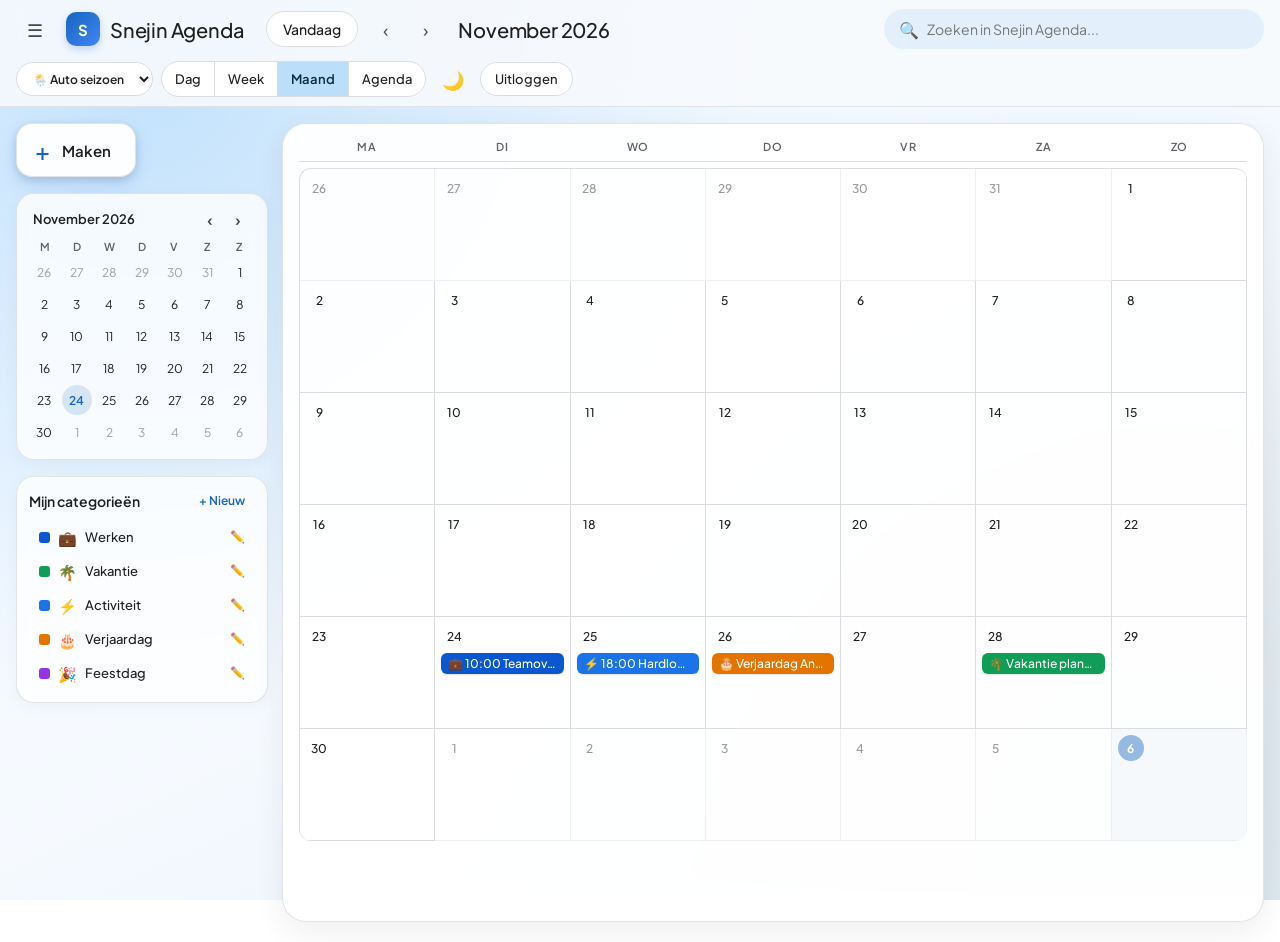
==== commit 482edecc: "Cleanup unused calendar statistics and actions Removed unused styles and elements related to calenda" ====
--- a/agenda.html
+++ b/agenda.html
@@ -765,54 +765,6 @@
       color: var(--danger);
     }
 
-    .gcal-stats-row {
-      display: grid;
-      grid-template-columns: 1fr 1fr;
-      gap: 8px;
-      margin-bottom: 10px;
-    }
-
-    .gcal-stat-card {
-      background: var(--surface-card);
-      border: 1px solid var(--border-soft);
-      border-radius: 12px;
-      padding: 10px 8px;
-      text-align: center;
-    }
-
-    .gcal-stat-card strong {
-      display: block;
-      font-size: 18px;
-      color: var(--accent);
-    }
-
-    .gcal-stat-card span {
-      font-size: 11px;
-      color: var(--text-muted);
-    }
-
-    .gcal-quick-actions {
-      display: flex;
-      flex-direction: column;
-      gap: 4px;
-    }
-
-    .gcal-text-action {
-      border: none;
-      background: transparent;
-      color: var(--text-secondary);
-      font-size: 12px;
-      font-weight: 500;
-      text-align: left;
-      padding: 7px 9px;
-      border-radius: 9px;
-    }
-
-    .gcal-text-action:hover {
-      background: var(--surface-hover);
-      color: var(--text-primary);
-    }
-
     /* =========================================================
        KALENDER VLAK & WEERGAVEN (MAAND / WEEK / DAG / AGENDA)
        ========================================================= */
@@ -1601,30 +1553,7 @@
             + Nieuw
           </button>
         </div>
-        <ul id="categoryList" class="gcal-cat-list"></ul>
-      </section>
-
-      <!-- Overzicht & Snelacties -->
-      <section class="gcal-panel" aria-label="Overzicht en snelacties">
-        <div class="gcal-panel-header">
-          <h2 class="gcal-panel-title">Overzicht</h2>
-          <span id="activeSeasonBadge" style="font-size:12px;color:var(--text-muted);font-weight:600;"></span>
-        </div>
-        <div class="gcal-stats-row">
-          <div class="gcal-stat-card">
-            <strong id="statTotalEvents">0</strong>
-            <span>Afspraken</span>
-          </div>
-          <div class="gcal-stat-card">
-            <strong id="statUpcomingWeek">0</strong>
-            <span>Deze week</span>
-          </div>
-        </div>
-        <div class="gcal-quick-actions">
-          <button id="showAllCategoriesBtn" type="button" class="gcal-text-action">
-            Alle categorieën weergeven
-          </button>
-        </div>
+        <ul id="categoryList" class="cat-list"></ul>
       </section>
     </aside>
 
@@ -1859,18 +1788,7 @@
 
       function renderSeasonEffects(season) {
         const layer = document.getElementById("seasonParticles");
-        const badge = document.getElementById("activeSeasonBadge");
         if (!layer) return;
-
-        const labels = {
-          spring: "🌸 Lente",
-          summer: "☀️ Zomer",
-          autumn: "🍂 Herfst",
-          winter: "❄️ Winter"
-        };
-        if (badge) {
-          badge.textContent = labels[season] || "";
-        }
 
         layer.innerHTML = "";
 
@@ -2646,7 +2564,6 @@
         miniCalMonth = new Date(anchorDate.getFullYear(), anchorDate.getMonth(), 1);
         renderMiniCalendar();
         renderCalendarView();
-        updateStats();
       }
 
       function updateTimeFieldState() {
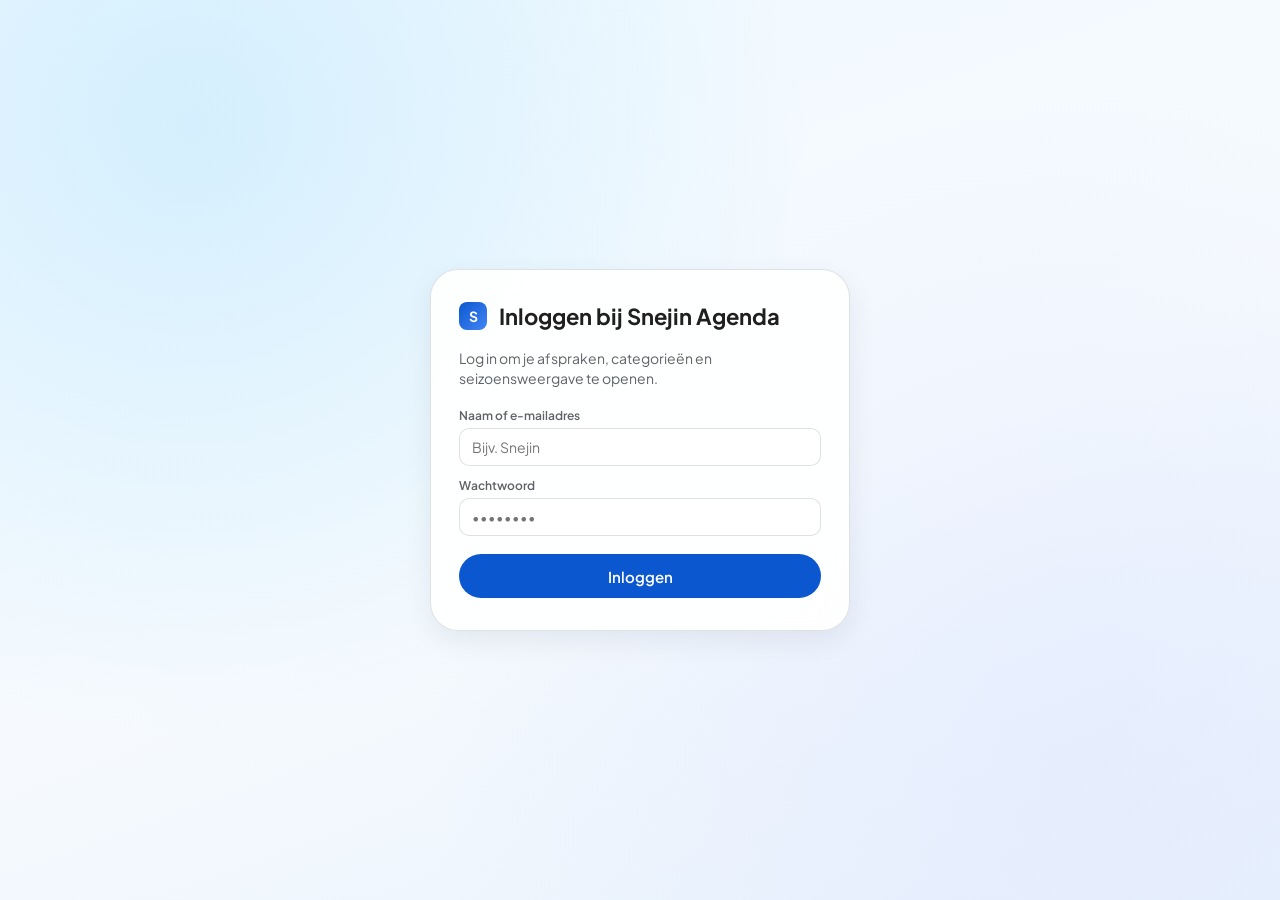
==== commit 34270f1f: "Update agenda.html" ====
--- a/agenda.html
+++ b/agenda.html
@@ -8,2128 +8,1199 @@
   <link rel="preconnect" href="https://fonts.gstatic.com" crossorigin />
   <link href="https://fonts.googleapis.com/css2?family=Google+Sans:wght@400;500;700&family=Plus+Jakarta+Sans:wght@400;500;600;700&display=swap" rel="stylesheet" />
   <style>
-    /* =========================================================
-       SNEJIN AGENDA — GOOGLE CALENDAR STIJL + SEIZOENSTHEMA'S
-       ========================================================= */
+    * { box-sizing: border-box; margin: 0; padding: 0; }
     :root {
-      --bg-glow-1: rgba(168, 199, 250, 0.42);
-      --bg-glow-2: rgba(194, 231, 255, 0.54);
-      --bg-base-start: #eef5ff;
-      --bg-base-mid: #f7faff;
-      --bg-base-end: #e9f1fc;
-      --surface-header: rgba(248, 250, 253, 0.88);
-      --surface-card: rgba(255, 255, 255, 0.94);
-      --surface-subtle: rgba(255, 255, 255, 0.78);
-      --surface-search: #eaf1fb;
-      --surface-search-focus: #ffffff;
-      --surface-hover: #eef2f8;
-      --surface-active-pill: #c2e7ff;
-      --text-active-pill: #001d35;
-      --text-primary: #1f1f1f;
-      --text-secondary: #444746;
-      --text-muted: #5f6368;
-      --text-faint: #9aa0a6;
-      --border-color: #dadce0;
-      --border-soft: rgba(218, 220, 224, 0.78);
+      --bg-grad: radial-gradient(circle at 12% 10%, rgba(168, 199, 250, 0.38), transparent 44%),
+                radial-gradient(circle at 90% 85%, rgba(194, 231, 255, 0.50), transparent 48%),
+                linear-gradient(160deg, #f2f7fe 0%, #f8fafd 55%, #eaf2fd 100%);
+      --surface: rgba(255, 255, 255, 0.92);
+      --glass: rgba(255, 255, 255, 0.78);
+      --header-bg: rgba(248, 250, 253, 0.88);
+      --border: rgba(218, 220, 224, 0.85);
+      --text: #1f1f1f;
+      --muted: #5f6368;
+      --primary: #0b57d0;
+      --primary-hover: #0842a0;
+      --pill-active: #c2e7ff;
+      --pill-active-text: #001d35;
+      --search-bg: rgba(234, 241, 251, 0.92);
+      --hover-bg: rgba(68, 71, 70, 0.08);
+      --shadow: 0 10px 28px rgba(15, 23, 42, 0.07);
       --accent: #0b57d0;
-      --accent-hover: #0842a0;
-      --accent-soft: #d3e3fd;
-      --danger: #c5221f;
-      --danger-soft: #fce8e6;
-      --today-tint: rgba(11, 87, 208, 0.06);
-      --shadow-card: 0 10px 30px rgba(15, 23, 42, 0.07);
-      --shadow-fab: 0 3px 8px rgba(15, 23, 42, 0.14), 0 8px 18px rgba(11, 87, 208, 0.12);
-      --shadow-modal: 0 24px 54px rgba(15, 23, 42, 0.25);
-    }
-
-    /* Seizoensthema's (Licht) */
-    body[data-season="spring"] {
-      --bg-glow-1: rgba(244, 143, 177, 0.34);
-      --bg-glow-2: rgba(165, 214, 167, 0.45);
-      --bg-base-start: #f2fbf4;
-      --bg-base-mid: #f9fcf9;
-      --bg-base-end: #eef7f0;
-      --surface-search: #e8f5ea;
-      --surface-active-pill: #c8e6c9;
-      --text-active-pill: #0d3b1e;
-      --accent: #1e7e34;
-      --accent-hover: #155d27;
-      --accent-soft: rgba(30, 126, 52, 0.14);
-      --today-tint: rgba(30, 126, 52, 0.07);
-    }
-
-    body[data-season="summer"] {
-      --bg-glow-1: rgba(255, 213, 79, 0.42);
-      --bg-glow-2: rgba(129, 212, 250, 0.44);
-      --bg-base-start: #fffbeb;
-      --bg-base-mid: #fdfcf7;
-      --bg-base-end: #eef8ff;
-      --surface-search: #fff4cc;
-      --surface-active-pill: #ffe082;
-      --text-active-pill: #3b2500;
-      --accent: #0277bd;
-      --accent-hover: #01579b;
-      --accent-soft: rgba(255, 179, 0, 0.18);
-      --today-tint: rgba(255, 179, 0, 0.08);
-    }
-
-    body[data-season="autumn"] {
-      --bg-glow-1: rgba(255, 167, 86, 0.38);
-      --bg-glow-2: rgba(215, 130, 90, 0.34);
-      --bg-base-start: #fff5ec;
-      --bg-base-mid: #fcf8f5;
-      --bg-base-end: #faefe6;
-      --surface-search: #fae8d8;
-      --surface-active-pill: #ffd8b5;
-      --text-active-pill: #3d1d05;
-      --accent: #c25917;
-      --accent-hover: #99430d;
-      --accent-soft: rgba(194, 89, 23, 0.15);
-      --today-tint: rgba(194, 89, 23, 0.07);
-    }
-
-    body[data-season="winter"] {
-      --bg-glow-1: rgba(144, 202, 249, 0.45);
-      --bg-glow-2: rgba(207, 216, 220, 0.55);
-      --bg-base-start: #edf6ff;
-      --bg-base-mid: #f6faff;
-      --bg-base-end: #e7f1fa;
-      --surface-search: #e3effa;
-      --surface-active-pill: #bbdefb;
-      --text-active-pill: #0a2a4a;
-      --accent: #1565c0;
-      --accent-hover: #0d47a1;
-      --accent-soft: rgba(21, 101, 192, 0.15);
-      --today-tint: rgba(21, 101, 192, 0.07);
-    }
-
-    /* Donkere modus + Seizoensthema's */
-    body.dark,
-    body.dark-mode {
-      --bg-glow-1: rgba(11, 87, 208, 0.24);
-      --bg-glow-2: rgba(56, 139, 253, 0.14);
-      --bg-base-start: #0e1117;
-      --bg-base-mid: #131418;
-      --bg-base-end: #151923;
-      --surface-header: rgba(19, 20, 24, 0.88);
-      --surface-card: rgba(30, 31, 34, 0.95);
-      --surface-subtle: rgba(30, 31, 34, 0.82);
-      --surface-search: #282a2f;
-      --surface-search-focus: #30333a;
-      --surface-hover: rgba(255, 255, 255, 0.07);
-      --surface-active-pill: #004a77;
-      --text-active-pill: #c2e7ff;
-      --text-primary: #e3e3e3;
-      --text-secondary: #c4c7c5;
-      --text-muted: #9aa0a6;
-      --text-faint: #6e737b;
-      --border-color: #35373c;
-      --border-soft: rgba(60, 64, 67, 0.65);
-      --accent: #a8c7fa;
-      --accent-hover: #8ab4f8;
-      --accent-soft: rgba(168, 199, 250, 0.16);
-      --danger: #f28b82;
-      --danger-soft: rgba(242, 139, 130, 0.16);
-      --today-tint: rgba(168, 199, 250, 0.08);
-      --shadow-card: 0 12px 32px rgba(0, 0, 0, 0.36);
-      --shadow-fab: 0 4px 12px rgba(0, 0, 0, 0.45);
-      --shadow-modal: 0 24px 60px rgba(0, 0, 0, 0.65);
-    }
-
-    body.dark[data-season="spring"],
-    body.dark-mode[data-season="spring"] {
-      --bg-glow-1: rgba(76, 175, 80, 0.22);
-      --bg-glow-2: rgba(240, 98, 146, 0.16);
-      --bg-base-start: #0f1712;
-      --bg-base-mid: #121714;
-      --bg-base-end: #131c16;
-      --surface-active-pill: #1b4328;
-      --text-active-pill: #b9f6ca;
-      --accent: #81c784;
-    }
-
-    body.dark[data-season="summer"],
-    body.dark-mode[data-season="summer"] {
-      --bg-glow-1: rgba(255, 193, 7, 0.22);
-      --bg-glow-2: rgba(3, 169, 244, 0.18);
-      --bg-base-start: #17150e;
-      --bg-base-mid: #141416;
-      --bg-base-end: #0f161f;
-      --surface-active-pill: #4a3800;
-      --text-active-pill: #ffe082;
-      --accent: #ffd54f;
-    }
-
-    body.dark[data-season="autumn"],
-    body.dark-mode[data-season="autumn"] {
-      --bg-glow-1: rgba(230, 126, 34, 0.24);
-      --bg-glow-2: rgba(160, 82, 45, 0.18);
-      --bg-base-start: #1a120d;
-      --bg-base-mid: #151312;
-      --bg-base-end: #1c1410;
-      --surface-active-pill: #4d260b;
-      --text-active-pill: #ffcc80;
-      --accent: #ffb74d;
-    }
-
-    body.dark[data-season="winter"],
-    body.dark-mode[data-season="winter"] {
-      --bg-glow-1: rgba(66, 165, 245, 0.25);
-      --bg-glow-2: rgba(144, 202, 249, 0.16);
-      --bg-base-start: #0d141d;
-      --bg-base-mid: #11151b;
-      --bg-base-end: #0f1924;
-      --surface-active-pill: #0d3b66;
-      --text-active-pill: #bbdefb;
-      --accent: #90caf9;
-    }
-
-    /* Zomer zonnegloed overlay */
-    .sun-glow-layer {
-      position: fixed;
-      top: -110px;
-      right: -110px;
-      width: 340px;
-      height: 340px;
-      border-radius: 50%;
-      background: radial-gradient(circle, rgba(255, 224, 102, 0.55) 0%, rgba(255, 193, 7, 0.18) 45%, transparent 72%);
-      pointer-events: none;
-      z-index: 1;
-      opacity: 0;
-      transition: opacity 0.4s ease;
-      animation: sunPulse 7s ease-in-out infinite;
-    }
-
-    body[data-season="summer"] .sun-glow-layer {
-      opacity: 1;
-    }
-
-    @keyframes sunPulse {
-      0%, 100% { transform: scale(1); }
-      50% { transform: scale(1.08); }
-    }
-
-    /* Zwevende seizoensdeeltjes (sneeuwvlokjes, blaadjes, bloemetjes) */
-    .season-particles {
+    }
+
+    body.season-spring {
+      --bg-grad: radial-gradient(circle at 14% 12%, rgba(167, 243, 208, 0.48), transparent 45%),
+                radial-gradient(circle at 86% 82%, rgba(251, 207, 232, 0.42), transparent 50%),
+                linear-gradient(160deg, #f3fcf7 0%, #f8fbf9 55%, #eefaf3 100%);
+      --accent: #15803d;
+      --pill-active: #dcfce7;
+      --pill-active-text: #14532d;
+    }
+    body.season-summer {
+      --bg-grad: radial-gradient(circle at 85% 12%, rgba(253, 224, 71, 0.36), transparent 42%),
+                radial-gradient(circle at 15% 84%, rgba(125, 211, 252, 0.42), transparent 48%),
+                linear-gradient(160deg, #fffdf2 0%, #f8fbff 55%, #eef7ff 100%);
+      --accent: #d97706;
+      --pill-active: #fef3c7;
+      --pill-active-text: #78350f;
+    }
+    body.season-autumn {
+      --bg-grad: radial-gradient(circle at 15% 15%, rgba(253, 186, 116, 0.40), transparent 45%),
+                radial-gradient(circle at 88% 82%, rgba(252, 165, 165, 0.32), transparent 48%),
+                linear-gradient(160deg, #fff8f2 0%, #fdf9f6 55%, #faefe6 100%);
+      --accent: #c2410c;
+      --pill-active: #ffedd5;
+      --pill-active-text: #7c2d12;
+    }
+    body.season-winter {
+      --bg-grad: radial-gradient(circle at 15% 14%, rgba(186, 230, 253, 0.52), transparent 46%),
+                radial-gradient(circle at 85% 84%, rgba(224, 231, 255, 0.55), transparent 50%),
+                linear-gradient(160deg, #f0f9ff 0%, #f6fafe 55%, #e8f2fc 100%);
+      --accent: #0284c7;
+      --pill-active: #e0f2fe;
+      --pill-active-text: #0c4a6e;
+    }
+
+    body.dark {
+      --bg-grad: radial-gradient(circle at 15% 15%, rgba(11, 87, 208, 0.24), transparent 45%),
+                radial-gradient(circle at 85% 85%, rgba(76, 29, 149, 0.18), transparent 50%),
+                linear-gradient(160deg, #0f1117 0%, #131314 60%, #161822 100%);
+      --surface: rgba(30, 31, 32, 0.94);
+      --glass: rgba(30, 31, 32, 0.84);
+      --header-bg: rgba(19, 19, 20, 0.88);
+      --border: #2c2d30;
+      --text: #e3e3e3;
+      --muted: #9aa0a6;
+      --primary: #a8c7fa;
+      --primary-hover: #8ab4f8;
+      --pill-active: #004a77;
+      --pill-active-text: #c2e7ff;
+      --search-bg: #282a2c;
+      --hover-bg: rgba(255, 255, 255, 0.08);
+      --shadow: 0 12px 32px rgba(0, 0, 0, 0.35);
+    }
+
+    html, body {
+      min-height: 100%;
+      font-family: "Google Sans", "Plus Jakarta Sans", -apple-system, BlinkMacSystemFont, sans-serif;
+      background: var(--bg-grad);
+      background-attachment: fixed;
+      color: var(--text);
+      transition: background 0.35s ease, color 0.25s ease;
+    }
+    button, input, select, textarea { font: inherit; color: inherit; }
+
+    .login-screen {
+      min-height: 100vh;
+      display: flex;
+      align-items: center;
+      justify-content: center;
+      padding: 20px;
+      position: relative;
+      z-index: 20;
+    }
+    .login-card {
+      width: 100%;
+      max-width: 420px;
+      background: var(--surface);
+      backdrop-filter: blur(16px);
+      border: 1px solid var(--border);
+      border-radius: 28px;
+      padding: 32px 28px;
+      box-shadow: var(--shadow);
+    }
+    .login-brand {
+      display: flex;
+      align-items: center;
+      gap: 12px;
+      margin-bottom: 18px;
+    }
+    .login-brand h1 {
+      font-size: 22px;
+      font-weight: 700;
+    }
+    .login-sub {
+      font-size: 14px;
+      color: var(--muted);
+      margin-bottom: 20px;
+      line-height: 1.45;
+    }
+    .login-submit {
+      width: 100%;
+      height: 44px;
+      border: none;
+      border-radius: 999px;
+      background: #0b57d0;
+      color: #fff;
+      font-size: 15px;
+      font-weight: 600;
+      cursor: pointer;
+      margin-top: 6px;
+    }
+    .login-submit:hover { background: #0842a0; }
+
+    /* Expliciete weergave voor login- en app-schermen */
+    #appShell { display: block; }
+    #appShell.hidden { display: none !important; }
+    #loginScreen { display: flex; }
+    #loginScreen.hidden { display: none !important; }
+
+    .seasonal-layer {
       position: fixed;
       inset: 0;
       pointer-events: none;
+      z-index: 5;
       overflow: hidden;
-      z-index: 2;
-    }
+    }
+    .sun-glow {
+      display: none;
+      position: fixed;
+      top: -60px;
+      right: -60px;
+      width: 240px;
+      height: 240px;
+      border-radius: 50%;
+      background: radial-gradient(circle, rgba(250, 204, 21, 0.45) 0%, rgba(251, 191, 36, 0.14) 55%, transparent 75%);
+      box-shadow: 0 0 80px rgba(250, 204, 21, 0.28);
+      pointer-events: none;
+      z-index: 4;
+    }
+    body.season-summer .sun-glow { display: block; }
 
     .season-particle {
       position: absolute;
-      top: -36px;
+      top: -28px;
       user-select: none;
-      will-change: transform, opacity;
-      animation-name: seasonFall;
-      animation-timing-function: linear;
-      animation-iteration-count: infinite;
-    }
-
+      opacity: 0.72;
+      animation: seasonFall linear infinite;
+    }
     @keyframes seasonFall {
-      0% {
-        transform: translate3d(0, -24px, 0) rotate(0deg);
-        opacity: 0;
-      }
-      12% {
-        opacity: 0.85;
-      }
-      88% {
-        opacity: 0.85;
-      }
-      100% {
-        transform: translate3d(var(--drift-x, 45px), calc(100vh + 48px), 0) rotate(var(--spin-deg, 260deg));
-        opacity: 0;
-      }
-    }
-
-    * {
-      box-sizing: border-box;
-      margin: 0;
-      padding: 0;
-    }
-
-    html,
-    body {
-      min-height: 100%;
-      width: 100%;
-      font-family: "Google Sans", "Plus Jakarta Sans", -apple-system, BlinkMacSystemFont, "Segoe UI", Roboto, sans-serif;
-      color: var(--text-primary);
-      background:
-        radial-gradient(circle at 12% 10%, var(--bg-glow-1), transparent 44%),
-        radial-gradient(circle at 88% 86%, var(--bg-glow-2), transparent 50%),
-        linear-gradient(155deg, var(--bg-base-start) 0%, var(--bg-base-mid) 55%, var(--bg-base-end) 100%);
-      background-attachment: fixed;
-      transition: background 0.3s ease, color 0.2s ease;
-    }
-
-    button,
-    input,
-    select,
-    textarea {
-      font: inherit;
-      color: inherit;
-    }
-
-    button {
-      cursor: pointer;
-    }
-
-    /* =========================================================
-       BOVENSTE BALK (HEADER)
-       ========================================================= */
-    .gcal-header {
-      position: sticky;
-      top: 0;
-      z-index: 50;
-      min-height: 64px;
-      padding: 8px 16px;
+      0% { transform: translateY(-24px) translateX(0) rotate(0deg); }
+      50% { transform: translateY(50vh) translateX(14px) rotate(160deg); }
+      100% { transform: translateY(108vh) translateX(-10px) rotate(340deg); }
+    }
+
+    .header {
+      height: 64px;
+      padding: 0 16px;
+      background: var(--header-bg);
+      backdrop-filter: blur(14px);
+      border-bottom: 1px solid var(--border);
       display: flex;
       align-items: center;
       justify-content: space-between;
-      gap: 10px;
-      flex-wrap: wrap;
-      background: var(--surface-header);
-      backdrop-filter: blur(14px);
-      -webkit-backdrop-filter: blur(14px);
-      border-bottom: 1px solid var(--border-soft);
-    }
-
-    .gcal-header-left {
-      display: flex;
-      align-items: center;
-      gap: 8px;
-      flex-wrap: wrap;
-    }
-
-    .gcal-brand {
-      display: inline-flex;
-      align-items: center;
-      gap: 10px;
-      padding: 4px 10px 4px 4px;
-      border-radius: 12px;
-      text-decoration: none;
-      color: var(--text-primary);
-      margin-right: 4px;
-    }
-
-    .gcal-brand-badge {
-      width: 34px;
+      gap: 12px;
+      position: sticky;
+      top: 0;
+      z-index: 30;
+    }
+    .header-left, .header-right { display: flex; align-items: center; gap: 8px; }
+    .header-center { flex: 1; max-width: 460px; }
+
+    .icon-btn {
+      width: 38px; height: 38px; border: none; border-radius: 50%;
+      background: transparent; cursor: pointer; font-size: 18px;
+      display: inline-flex; align-items: center; justify-content: center;
+      transition: background .15s ease;
+    }
+    .icon-btn:hover { background: var(--hover-bg); }
+
+    .brand { display: flex; align-items: center; gap: 10px; font-size: 20px; font-weight: 600; margin-right: 6px; white-space: nowrap; }
+    .brand-dot {
+      width: 28px; height: 28px; border-radius: 8px;
+      background: linear-gradient(135deg, #0b57d0, #4285f4);
+      color: #fff; font-size: 14px; font-weight: 700;
+      display: inline-flex; align-items: center; justify-content: center;
+    }
+
+    .outlined-btn {
+      height: 36px; padding: 0 16px; border-radius: 999px;
+      border: 1px solid var(--border); background: var(--surface);
+      font-size: 14px; font-weight: 500; cursor: pointer;
+    }
+    .outlined-btn:hover { background: var(--hover-bg); }
+
+    .title-label { font-size: 20px; font-weight: 500; margin-left: 6px; white-space: nowrap; }
+
+    .search-box {
+      height: 42px; padding: 0 16px; border-radius: 999px;
+      background: var(--search-bg); display: flex; align-items: center; gap: 8px;
+    }
+    .search-box input { width: 100%; border: none; background: transparent; outline: none; font-size: 14px; }
+
+    .season-select {
       height: 34px;
-      border-radius: 10px;
-      background: linear-gradient(135deg, var(--accent), #4285f4);
-      color: #ffffff;
-      display: inline-flex;
-      align-items: center;
-      justify-content: center;
-      font-weight: 700;
-      font-size: 15px;
-      box-shadow: 0 3px 8px rgba(11, 87, 208, 0.22);
-    }
-
-    .gcal-brand-text {
-      font-size: 20px;
-      font-weight: 500;
-      letter-spacing: -0.2px;
-      white-space: nowrap;
-    }
-
-    .gcal-icon-btn {
-      width: 38px;
-      height: 38px;
-      border: none;
-      border-radius: 50%;
-      background: transparent;
-      color: var(--text-secondary);
-      font-size: 18px;
-      display: inline-flex;
-      align-items: center;
-      justify-content: center;
-      transition: background 0.15s ease, transform 0.1s ease;
-    }
-
-    .gcal-icon-btn:hover {
-      background: var(--surface-hover);
-      color: var(--text-primary);
-    }
-
-    .gcal-icon-btn:active {
-      transform: scale(0.96);
-    }
-
-    .gcal-outlined-btn {
-      height: 36px;
-      padding: 0 16px;
-      border: 1px solid var(--border-color);
       border-radius: 999px;
-      background: var(--surface-card);
-      color: var(--text-primary);
-      font-size: 14px;
-      font-weight: 500;
-      transition: background 0.15s ease, border-color 0.15s ease;
-    }
-
-    .gcal-outlined-btn:hover {
-      background: var(--surface-hover);
-      border-color: var(--accent);
-    }
-
-    .gcal-nav-arrows {
-      display: inline-flex;
-      align-items: center;
-      gap: 2px;
-    }
-
-    .gcal-current-title {
-      font-size: 20px;
-      font-weight: 500;
-      letter-spacing: -0.2px;
-      margin-left: 6px;
-      white-space: nowrap;
-    }
-
-    .gcal-header-center {
-      flex: 1 1 200px;
-      max-width: 380px;
-      min-width: 170px;
-    }
-
-    .gcal-search-box {
-      height: 40px;
-      padding: 0 14px;
-      border-radius: 999px;
-      background: var(--surface-search);
-      border: 1px solid transparent;
-      display: flex;
-      align-items: center;
-      gap: 8px;
-      transition: background 0.15s ease, box-shadow 0.15s ease, border-color 0.15s ease;
-    }
-
-    .gcal-search-box:focus-within {
-      background: var(--surface-search-focus);
-      border-color: var(--accent);
-      box-shadow: 0 2px 8px rgba(11, 87, 208, 0.12);
-    }
-
-    .gcal-search-box input {
-      width: 100%;
-      border: none;
-      background: transparent;
-      outline: none;
-      font-size: 14px;
-    }
-
-    .gcal-header-right {
-      display: flex;
-      align-items: center;
-      gap: 8px;
-      flex-wrap: wrap;
-    }
-
-    .gcal-season-select {
-      height: 34px;
-      padding: 0 12px;
-      border: 1px solid var(--border-color);
-      border-radius: 999px;
-      background: var(--surface-card);
-      color: var(--text-primary);
+      border: 1px solid var(--border);
+      background: var(--surface);
+      padding: 0 10px;
       font-size: 12px;
       font-weight: 600;
+      cursor: pointer;
       outline: none;
-      transition: border-color 0.15s ease, background 0.15s ease;
-    }
-
-    .gcal-season-select:hover,
-    .gcal-season-select:focus {
-      border-color: var(--accent);
-      background: var(--surface-hover);
-    }
-
-    .gcal-view-switcher {
-      display: inline-flex;
-      border: 1px solid var(--border-color);
-      border-radius: 999px;
-      overflow: hidden;
-      background: var(--surface-card);
-    }
-
-    .gcal-view-btn {
-      height: 34px;
-      padding: 0 13px;
-      border: none;
-      border-right: 1px solid var(--border-color);
-      background: transparent;
-      color: var(--text-primary);
-      font-size: 13px;
-      font-weight: 500;
-      transition: background 0.15s ease, color 0.15s ease;
-    }
-
-    .gcal-view-btn:last-child {
-      border-right: none;
-    }
-
-    .gcal-view-btn:hover {
-      background: var(--surface-hover);
-    }
-
-    .gcal-view-btn.active {
-      background: var(--surface-active-pill);
-      color: var(--text-active-pill);
-      font-weight: 600;
-    }
-
-    .gcal-logout-btn {
-      height: 34px;
-      padding: 0 14px;
-      border: 1px solid var(--border-color);
-      border-radius: 999px;
-      background: var(--surface-card);
-      color: var(--text-primary);
-      font-size: 13px;
-      font-weight: 500;
-      transition: background 0.15s ease;
-    }
-
-    .gcal-logout-btn:hover {
-      background: var(--surface-hover);
-    }
-
-    /* =========================================================
-       WERKRUIMTE & ZIJLBALK
-       ========================================================= */
-    .gcal-workspace {
-      position: relative;
-      z-index: 5;
-      display: flex;
-      min-height: calc(100vh - 65px);
-      width: 100%;
-    }
-
-    .gcal-sidebar {
-      width: 282px;
-      flex-shrink: 0;
-      padding: 16px 14px 24px 16px;
-      display: flex;
-      flex-direction: column;
-      gap: 16px;
-      transition: width 0.22s ease, padding 0.22s ease, opacity 0.2s ease;
-    }
-
-    .gcal-sidebar.collapsed {
-      width: 0;
-      padding-left: 0;
-      padding-right: 0;
-      overflow: hidden;
-      opacity: 0;
-      pointer-events: none;
-    }
-
-    .gcal-create-btn {
-      height: 54px;
-      padding: 0 24px 0 18px;
-      border: 1px solid var(--border-soft);
-      border-radius: 16px;
-      background: var(--surface-card);
-      color: var(--text-primary);
-      font-size: 15px;
-      font-weight: 600;
-      display: inline-flex;
-      align-items: center;
-      gap: 12px;
-      width: fit-content;
-      box-shadow: var(--shadow-fab);
-      transition: transform 0.15s ease, box-shadow 0.18s ease, background 0.15s ease;
-    }
-
-    .gcal-create-btn:hover {
-      transform: translateY(-1px);
-      background: var(--surface-hover);
-    }
-
-    .gcal-plus {
-      font-size: 24px;
-      line-height: 1;
-      color: var(--accent);
-      font-weight: 500;
-    }
-
-    .gcal-panel {
-      background: var(--surface-subtle);
-      backdrop-filter: blur(10px);
-      -webkit-backdrop-filter: blur(10px);
-      border: 1px solid var(--border-soft);
-      border-radius: 18px;
-      padding: 12px;
-      box-shadow: 0 4px 16px rgba(15, 23, 42, 0.04);
-    }
-
-    .gcal-mini-header {
-      display: flex;
-      align-items: center;
-      justify-content: space-between;
-      font-size: 13px;
-      font-weight: 600;
-      padding: 0 4px 8px;
-    }
-
-    .gcal-mini-arrows {
-      display: inline-flex;
-      gap: 2px;
-    }
-
-    .gcal-mini-arrows button {
-      width: 26px;
-      height: 26px;
-      border: none;
-      border-radius: 50%;
-      background: transparent;
-      color: var(--text-secondary);
-      font-size: 16px;
-      display: inline-flex;
-      align-items: center;
-      justify-content: center;
-    }
-
-    .gcal-mini-arrows button:hover {
-      background: var(--surface-hover);
-      color: var(--text-primary);
-    }
-
-    .gcal-mini-weekdays {
-      display: grid;
-      grid-template-columns: repeat(7, 1fr);
-      text-align: center;
-      font-size: 11px;
-      font-weight: 600;
-      color: var(--text-muted);
-      margin-bottom: 4px;
-    }
-
-    .gcal-mini-grid {
-      display: grid;
-      grid-template-columns: repeat(7, 1fr);
-      gap: 2px;
-    }
-
-    .gcal-mini-day {
-      height: 30px;
-      border: none;
-      border-radius: 50%;
-      background: transparent;
-      color: var(--text-primary);
-      font-size: 12px;
-      display: inline-flex;
-      align-items: center;
-      justify-content: center;
-      transition: background 0.12s ease;
-    }
-
-    .gcal-mini-day:hover {
-      background: var(--surface-hover);
-    }
-
-    .gcal-mini-day.muted {
-      color: var(--text-faint);
-    }
-
-    .gcal-mini-day.today {
-      background: var(--accent);
-      color: #ffffff;
-      font-weight: 700;
-    }
-
-    .gcal-mini-day.selected-day:not(.today) {
-      background: var(--accent-soft);
-      color: var(--accent);
-      font-weight: 600;
-    }
-
-    .gcal-panel-header {
-      display: flex;
-      align-items: center;
-      justify-content: space-between;
-      margin-bottom: 8px;
-    }
-
-    .gcal-panel-title {
-      font-size: 14px;
-      font-weight: 600;
-    }
-
-    .gcal-mini-add-btn {
-      border: none;
-      border-radius: 999px;
-      padding: 4px 10px;
-      background: transparent;
-      color: var(--accent);
-      font-size: 12px;
-      font-weight: 600;
-    }
-
-    .gcal-mini-add-btn:hover {
-      background: var(--accent-soft);
-    }
-
-    .gcal-cat-list {
-      list-style: none;
-      display: flex;
-      flex-direction: column;
-      gap: 3px;
-    }
-
-    .gcal-cat-item {
-      display: flex;
-      align-items: center;
-      justify-content: space-between;
-      gap: 4px;
-      border-radius: 12px;
-      padding: 3px 6px;
-      transition: background 0.12s ease;
-    }
-
-    .gcal-cat-item:hover {
-      background: var(--surface-hover);
-    }
-
-    .gcal-cat-item.active {
-      background: var(--accent-soft);
-    }
-
-    .gcal-cat-filter-btn {
-      flex: 1;
-      min-width: 0;
-      display: flex;
-      align-items: center;
-      gap: 8px;
-      border: none;
-      background: transparent;
-      color: var(--text-primary);
-      font-size: 13px;
-      font-weight: 500;
-      padding: 6px 4px;
-      text-align: left;
-    }
-
-    .gcal-cat-emoji {
-      font-size: 15px;
-      line-height: 1;
-      flex-shrink: 0;
-    }
-
-    .gcal-cat-label-text {
-      overflow: hidden;
-      text-overflow: ellipsis;
-      white-space: nowrap;
-    }
-
-    .gcal-cat-square {
-      width: 11px;
-      height: 11px;
-      border-radius: 3px;
-      flex-shrink: 0;
-    }
-
-    .gcal-cat-actions {
-      display: inline-flex;
-      align-items: center;
-      gap: 2px;
-      flex-shrink: 0;
-    }
-
-    .gcal-cat-action-btn {
-      width: 24px;
-      height: 24px;
-      border: none;
-      border-radius: 50%;
-      background: transparent;
-      color: var(--text-muted);
-      font-size: 12px;
-      line-height: 1;
-      display: inline-flex;
-      align-items: center;
-      justify-content: center;
-      transition: background 0.12s ease, color 0.12s ease;
-    }
-
-    .gcal-cat-action-btn:hover {
-      background: var(--surface-hover);
-      color: var(--text-primary);
-    }
-
-    .gcal-cat-del-btn:hover {
-      background: var(--danger-soft);
-      color: var(--danger);
-    }
-
-    /* =========================================================
-       KALENDER VLAK & WEERGAVEN (MAAND / WEEK / DAG / AGENDA)
-       ========================================================= */
-    .gcal-main {
-      flex: 1;
-      min-width: 0;
-      padding: 16px 16px 20px 0;
-    }
-
-    .gcal-calendar-surface {
-      background: var(--surface-card);
-      backdrop-filter: blur(12px);
-      -webkit-backdrop-filter: blur(12px);
-      border: 1px solid var(--border-soft);
-      border-radius: 24px;
-      padding: 16px;
-      min-height: calc(100vh - 101px);
-      box-shadow: var(--shadow-card);
-      display: flex;
-      flex-direction: column;
-    }
-
-    .month-weekdays {
-      display: grid;
-      grid-template-columns: repeat(7, minmax(0, 1fr));
-      border-bottom: 1px solid var(--border-color);
-      padding-bottom: 8px;
-      margin-bottom: 6px;
-    }
-
-    .month-weekday-label {
-      text-align: center;
-      font-size: 11px;
-      font-weight: 600;
-      letter-spacing: 0.5px;
-      text-transform: uppercase;
-      color: var(--text-muted);
-    }
-
-    .month-grid {
-      display: grid;
-      grid-template-columns: repeat(7, minmax(0, 1fr));
-      grid-auto-rows: minmax(112px, 1fr);
-      border-top: 1px solid var(--border-color);
-      border-left: 1px solid var(--border-color);
-      border-radius: 12px;
-      overflow: hidden;
-      flex: 1;
-    }
-
-    .month-cell {
-      border-right: 1px solid var(--border-color);
-      border-bottom: 1px solid var(--border-color);
-      padding: 6px;
-      display: flex;
-      flex-direction: column;
-      gap: 4px;
-      background: transparent;
-      transition: background 0.12s ease;
-      cursor: pointer;
-      min-width: 0;
-    }
-
-    .month-cell:hover {
-      background: var(--surface-hover);
-    }
-
-    .month-cell.other-month {
-      opacity: 0.45;
-    }
-
-    .month-cell.is-today {
-      background: var(--today-tint);
-    }
-
-    .month-cell-top {
-      display: flex;
-      align-items: center;
-      justify-content: space-between;
-    }
-
-    .month-day-num {
-      width: 26px;
-      height: 26px;
-      border-radius: 50%;
-      display: inline-flex;
-      align-items: center;
-      justify-content: center;
-      font-size: 12px;
-      font-weight: 500;
-      color: var(--text-primary);
-    }
-
-    .month-cell.is-today .month-day-num {
-      background: var(--accent);
-      color: #ffffff;
-      font-weight: 700;
-    }
-
-    .month-events-stack {
-      display: flex;
-      flex-direction: column;
-      gap: 3px;
-      min-width: 0;
-    }
-
-    .cal-event-chip {
-      border: none;
-      border-radius: 6px;
-      padding: 3px 7px;
-      font-size: 12px;
-      font-weight: 500;
-      color: #ffffff;
-      text-align: left;
-      white-space: nowrap;
-      overflow: hidden;
-      text-overflow: ellipsis;
-      width: 100%;
-      box-shadow: 0 1px 2px rgba(0, 0, 0, 0.12);
-      transition: transform 0.1s ease, filter 0.12s ease;
-    }
-
-    .cal-event-chip:hover {
-      filter: brightness(1.06);
-      transform: translateY(-1px);
-    }
-
-    /* Week- en Dagweergave */
-    .timegrid-wrap {
-      display: flex;
-      flex-direction: column;
-      border: 1px solid var(--border-color);
-      border-radius: 14px;
-      overflow: hidden;
-      flex: 1;
-    }
-
-    .timegrid-header {
-      display: flex;
-      border-bottom: 1px solid var(--border-color);
-      background: var(--surface-subtle);
-    }
-
-    .timegrid-gutter-head {
-      width: 64px;
-      flex-shrink: 0;
-      border-right: 1px solid var(--border-color);
-    }
-
-    .timegrid-days-head {
-      display: grid;
-      flex: 1;
-    }
-
-    .timegrid-day-head {
-      padding: 10px 6px;
-      text-align: center;
-      border-right: 1px solid var(--border-color);
-      font-size: 12px;
-      font-weight: 600;
-      color: var(--text-secondary);
-    }
-
-    .timegrid-day-head:last-child {
-      border-right: none;
-    }
-
-    .timegrid-day-head.is-today .tg-head-num {
-      background: var(--accent);
-      color: #ffffff;
-    }
-
-    .tg-head-num {
-      display: inline-flex;
-      align-items: center;
-      justify-content: center;
-      width: 28px;
-      height: 28px;
-      border-radius: 50%;
-      margin-top: 3px;
-      font-size: 14px;
-      font-weight: 600;
-      color: var(--text-primary);
-    }
-
-    .timegrid-allday-row {
-      display: flex;
-      border-bottom: 1px solid var(--border-color);
-      min-height: 44px;
-      background: rgba(11, 87, 208, 0.02);
-    }
-
-    .timegrid-allday-label {
-      width: 64px;
-      flex-shrink: 0;
-      font-size: 11px;
-      color: var(--text-muted);
-      display: flex;
-      align-items: center;
-      justify-content: center;
-      border-right: 1px solid var(--border-color);
-    }
-
-    .timegrid-allday-cols {
-      display: grid;
-      flex: 1;
-    }
-
-    .timegrid-allday-col {
-      padding: 4px;
-      border-right: 1px solid var(--border-color);
-      display: flex;
-      flex-direction: column;
-      gap: 3px;
-      cursor: pointer;
-    }
-
-    .timegrid-allday-col:last-child {
-      border-right: none;
-    }
-
-    .timegrid-body {
-      max-height: 620px;
-      overflow-y: auto;
-      display: flex;
-      flex-direction: column;
-    }
-
-    .timegrid-slot-row {
-      display: flex;
-      min-height: 44px;
-      border-bottom: 1px solid var(--border-color);
-    }
-
-    .timegrid-slot-row:last-child {
-      border-bottom: none;
-    }
-
-    .timegrid-time-label {
-      width: 64px;
-      flex-shrink: 0;
-      font-size: 11px;
-      color: var(--text-muted);
-      padding: 4px 8px 0 0;
-      text-align: right;
-      border-right: 1px solid var(--border-color);
-    }
-
-    .timegrid-slot-cols {
-      display: grid;
-      flex: 1;
-    }
-
-    .timegrid-slot-cell {
-      border-right: 1px solid var(--border-color);
-      padding: 2px 4px;
-      cursor: pointer;
-      display: flex;
-      flex-direction: column;
-      gap: 2px;
-    }
-
-    .timegrid-slot-cell:last-child {
-      border-right: none;
-    }
-
-    .timegrid-slot-cell:hover {
-      background: var(--surface-hover);
-    }
-
-    /* Agenda lijstweergave */
-    .agenda-list-wrap {
-      display: flex;
-      flex-direction: column;
-      gap: 10px;
-    }
-
-    .agenda-list-empty {
-      text-align: center;
-      padding: 48px 16px;
-      color: var(--text-muted);
-      font-size: 14px;
-    }
-
-    .agenda-list-item {
-      display: flex;
-      align-items: center;
-      justify-content: space-between;
-      gap: 14px;
-      padding: 14px 16px;
-      border-radius: 14px;
-      border: 1px solid var(--border-color);
-      background: var(--surface-subtle);
-      transition: transform 0.12s ease, background 0.12s ease;
-    }
-
-    .agenda-list-item:hover {
-      transform: translateY(-1px);
-      background: var(--surface-hover);
-    }
-
-    .agenda-list-left {
-      display: flex;
-      align-items: center;
-      gap: 12px;
-      min-width: 0;
-    }
-
-    .agenda-dot {
-      width: 12px;
-      height: 12px;
-      border-radius: 50%;
-      flex-shrink: 0;
-    }
-
-    .agenda-item-title {
-      font-size: 15px;
-      font-weight: 600;
-      color: var(--text-primary);
-    }
-
-    .agenda-item-meta {
-      font-size: 12px;
-      color: var(--text-muted);
-      margin-top: 2px;
-    }
-
-    .agenda-item-desc {
-      font-size: 13px;
-      color: var(--text-secondary);
-      margin-top: 4px;
-    }
-
-    .agenda-open-btn {
-      border: 1px solid var(--border-color);
-      border-radius: 999px;
-      background: var(--surface-card);
-      padding: 6px 14px;
-      font-size: 12px;
-      font-weight: 600;
-      flex-shrink: 0;
-    }
-
-    .agenda-open-btn:hover {
-      background: var(--accent-soft);
-      color: var(--accent);
-      border-color: var(--accent);
-    }
-
-    /* =========================================================
-       MODALS / DIALOGEN
-       ========================================================= */
-    .modal {
-      display: none;
-      position: fixed;
-      inset: 0;
-      z-index: 999;
-      align-items: center;
-      justify-content: center;
-      padding: 16px;
-      background: rgba(15, 23, 42, 0.42);
-      backdrop-filter: blur(4px);
-    }
-
-    .modal.open {
-      display: flex;
-    }
-
-    .gcal-dialog {
-      position: relative;
-      width: 100%;
-      max-width: 470px;
-      border-radius: 24px;
-      background: var(--surface-card);
-      border: 1px solid var(--border-soft);
-      color: var(--text-primary);
-      padding: 24px;
-      box-shadow: var(--shadow-modal);
-      max-height: 92vh;
-      overflow-y: auto;
-    }
-
+    }
+
+    .view-switcher {
+      display: inline-flex; border: 1px solid var(--border);
+      border-radius: 999px; overflow: hidden; background: var(--surface);
+    }
+    .view-btn {
+      border: none; background: transparent; padding: 0 13px; height: 34px;
+      font-size: 13px; font-weight: 500; cursor: pointer; border-right: 1px solid var(--border);
+    }
+    .view-btn:last-child { border-right: none; }
+    .view-btn.active { background: var(--pill-active); color: var(--pill-active-text); font-weight: 600; }
+
+    .logout-btn {
+      height: 34px; padding: 0 14px; border-radius: 999px; border: none;
+      background: var(--hover-bg); font-size: 13px; font-weight: 500; cursor: pointer;
+      position: relative; z-index: 40;
+    }
+    .logout-btn:hover { filter: brightness(0.95); }
+
+    .workspace { display: flex; min-height: calc(100vh - 64px); position: relative; z-index: 10; }
+    .sidebar {
+      width: 274px; flex-shrink: 0; padding: 14px 14px 24px 16px;
+      display: flex; flex-direction: column; gap: 16px; transition: all .2s ease;
+    }
+    .sidebar.collapsed { width: 0; padding: 0; overflow: hidden; opacity: 0; }
+
+    .create-btn {
+      height: 52px; padding: 0 22px 0 16px; border: none; border-radius: 16px;
+      background: var(--surface); font-size: 15px; font-weight: 600;
+      display: inline-flex; align-items: center; gap: 10px; cursor: pointer;
+      box-shadow: var(--shadow); width: fit-content; transition: transform .15s ease;
+    }
+    .create-btn:hover { transform: translateY(-1px); }
+    .create-plus { font-size: 24px; color: var(--accent); line-height: 1; }
+
+    .card-box {
+      background: var(--glass); backdrop-filter: blur(12px);
+      border: 1px solid var(--border); border-radius: 18px; padding: 12px;
+    }
+    .card-box h2 { font-size: 14px; font-weight: 600; }
+    .box-top { display: flex; align-items: center; justify-content: space-between; margin-bottom: 10px; }
+    .small-link-btn {
+      border: none; background: transparent; color: var(--accent);
+      font-size: 12px; font-weight: 600; cursor: pointer; padding: 4px 8px; border-radius: 999px;
+    }
+    .small-link-btn:hover { background: var(--hover-bg); }
+
+    .mini-weekdays, .mini-grid { display: grid; grid-template-columns: repeat(7, 1fr); text-align: center; gap: 2px; }
+    .mini-weekdays { font-size: 11px; color: var(--muted); font-weight: 600; margin-bottom: 4px; }
+    .mini-day {
+      height: 28px; border: none; border-radius: 50%; background: transparent;
+      font-size: 12px; cursor: pointer;
+    }
+    .mini-day:hover { background: var(--hover-bg); }
+    .mini-day.muted { color: var(--muted); opacity: 0.55; }
+    .mini-day.today { background: var(--accent); color: #fff; font-weight: 700; }
+
+    .cat-list { list-style: none; display: flex; flex-direction: column; gap: 3px; }
+    .cat-item {
+      display: flex; align-items: center; justify-content: space-between;
+      border-radius: 999px; padding: 2px 6px; gap: 4px;
+    }
+    .cat-item:hover { background: var(--hover-bg); }
+    .cat-item.active { background: var(--pill-active); color: var(--pill-active-text); }
+    .cat-filter {
+      flex: 1; border: none; background: transparent; text-align: left;
+      padding: 6px 4px; display: flex; align-items: center; gap: 8px;
+      font-size: 13px; font-weight: 500; cursor: pointer; min-width: 0;
+    }
+    .cat-label-text { overflow: hidden; text-overflow: ellipsis; white-space: nowrap; }
+    .cat-emoji { font-size: 14px; flex-shrink: 0; }
+    .cat-dot { width: 10px; height: 10px; border-radius: 3px; flex-shrink: 0; }
+    .cat-actions { display: flex; align-items: center; gap: 2px; }
+    .cat-icon-action {
+      border: none; background: transparent; font-size: 13px; cursor: pointer;
+      padding: 4px; border-radius: 50%; color: var(--muted); line-height: 1;
+    }
+    .cat-icon-action:hover { background: var(--hover-bg); color: var(--text); }
+    .cat-del:hover { color: #c5221f; }
+
+    .main { flex: 1; padding: 14px 16px 16px 0; min-width: 0; }
+    .calendar-surface {
+      background: var(--surface); backdrop-filter: blur(12px);
+      border: 1px solid var(--border); border-radius: 24px;
+      padding: 14px; min-height: calc(100vh - 94px); box-shadow: var(--shadow);
+    }
+
+    .cal-weekdays { display: grid; grid-template-columns: repeat(7, 1fr); border-bottom: 1px solid var(--border); padding-bottom: 8px; margin-bottom: 6px; }
+    .cal-weekday { text-align: center; font-size: 11px; font-weight: 700; text-transform: uppercase; color: var(--muted); letter-spacing: .5px; }
+    .month-grid { display: grid; grid-template-columns: repeat(7, 1fr); border-top: 1px solid var(--border); border-left: 1px solid var(--border); }
+    .day-cell {
+      min-height: 112px; border-right: 1px solid var(--border); border-bottom: 1px solid var(--border);
+      padding: 6px; display: flex; flex-direction: column; gap: 4px; cursor: pointer; transition: background .12s ease;
+    }
+    .day-cell:hover { background: var(--hover-bg); }
+    .day-cell.muted { opacity: 0.48; }
+    .day-num {
+      width: 24px; height: 24px; font-size: 12px; font-weight: 600;
+      display: inline-flex; align-items: center; justify-content: center; border-radius: 50%;
+    }
+    .day-cell.today .day-num { background: var(--accent); color: #fff; }
+
+    .event-pill {
+      border: none; border-radius: 6px; padding: 3px 7px; font-size: 12px; font-weight: 500;
+      color: #fff; text-align: left; cursor: pointer; white-space: nowrap; overflow: hidden; text-overflow: ellipsis;
+    }
+    .event-pill:hover { filter: brightness(0.95); }
+
+    .list-view { display: flex; flex-direction: column; gap: 8px; }
+    .list-row {
+      display: flex; align-items: center; justify-content: space-between; gap: 12px;
+      padding: 12px 14px; border-radius: 14px; border: 1px solid var(--border); background: var(--glass); cursor: pointer;
+    }
+    .list-row:hover { background: var(--hover-bg); }
+
+    .modal-backdrop {
+      display: none; position: fixed; inset: 0; z-index: 100;
+      background: rgba(15, 23, 42, 0.42); backdrop-filter: blur(4px);
+      align-items: center; justify-content: center; padding: 16px;
+    }
+    .modal-backdrop.open { display: flex; }
+    .modal-card {
+      width: 100%; max-width: 450px; background: var(--surface); border: 1px solid var(--border);
+      border-radius: 24px; padding: 22px; box-shadow: var(--shadow); position: relative;
+    }
     .modal-close {
-      position: absolute;
-      top: 16px;
-      right: 16px;
-      width: 34px;
-      height: 34px;
-      border: none;
-      border-radius: 50%;
-      background: transparent;
-      color: var(--text-secondary);
-      font-size: 22px;
-      line-height: 1;
-      display: inline-flex;
-      align-items: center;
-      justify-content: center;
-    }
-
-    .modal-close:hover {
-      background: var(--surface-hover);
-      color: var(--text-primary);
-    }
-
-    .gcal-dialog-title {
-      font-size: 19px;
-      font-weight: 600;
-      margin-bottom: 16px;
-      padding-right: 34px;
-    }
-
-    .gcal-form {
-      display: flex;
-      flex-direction: column;
-      gap: 14px;
-    }
-
-    .gcal-field {
-      display: flex;
-      flex-direction: column;
-      gap: 5px;
-    }
-
-    .gcal-field label {
-      font-size: 12px;
-      font-weight: 600;
-      color: var(--text-secondary);
-    }
-
-    .gcal-title-input {
-      width: 100%;
-      border: none;
-      border-bottom: 2px solid var(--accent);
-      background: transparent;
-      padding: 8px 4px;
-      font-size: 18px;
-      font-weight: 500;
-      outline: none;
-    }
-
-    .gcal-field input[type="text"],
-    .gcal-field input[type="date"],
-    .gcal-field input[type="time"],
-    .gcal-field select,
-    .gcal-field textarea {
-      width: 100%;
-      border: 1px solid var(--border-color);
-      border-radius: 10px;
-      padding: 9px 12px;
-      font-size: 14px;
-      background: var(--surface-subtle);
-      outline: none;
-    }
-
-    .gcal-field input:focus,
-    .gcal-field select:focus,
-    .gcal-field textarea:focus {
-      border-color: var(--accent);
-      box-shadow: 0 0 0 3px var(--accent-soft);
-    }
-
-    .gcal-field input[type="color"] {
-      width: 100%;
-      height: 40px;
-      border: 1px solid var(--border-color);
-      border-radius: 10px;
-      padding: 2px 6px;
-      background: var(--surface-subtle);
-    }
-
-    .emoji-picker-row {
-      display: flex;
-      flex-wrap: wrap;
-      gap: 6px;
-      margin-top: 4px;
-    }
-
-    .emoji-preset-btn {
-      width: 34px;
-      height: 34px;
-      border: 1px solid var(--border-color);
-      border-radius: 9px;
-      background: var(--surface-subtle);
-      font-size: 16px;
-      display: inline-flex;
-      align-items: center;
-      justify-content: center;
-      transition: transform 0.1s ease, border-color 0.15s ease, background 0.15s ease;
-    }
-
-    .emoji-preset-btn:hover {
-      transform: translateY(-1px);
-      border-color: var(--accent);
-      background: var(--surface-hover);
-    }
-
-    .gcal-row-2 {
-      display: grid;
-      grid-template-columns: 1fr 1fr;
-      gap: 12px;
-    }
-
-    .gcal-check {
-      display: inline-flex;
-      align-items: center;
-      gap: 8px;
-      font-size: 13px;
-      font-weight: 500;
-      width: fit-content;
-    }
-
-    .gcal-dialog-footer {
-      display: flex;
-      justify-content: flex-end;
-      gap: 8px;
-      margin-top: 20px;
-    }
-
-    .gcal-btn-primary {
-      height: 38px;
-      padding: 0 20px;
-      border: none;
-      border-radius: 999px;
-      background: var(--accent);
-      color: #ffffff;
-      font-size: 14px;
-      font-weight: 600;
-    }
-
-    body.dark .gcal-btn-primary,
-    body.dark-mode .gcal-btn-primary {
-      color: #0f172a;
-    }
-
-    .gcal-btn-primary:hover {
-      background: var(--accent-hover);
-    }
-
-    .gcal-btn-secondary {
-      height: 38px;
-      padding: 0 16px;
-      border: none;
-      border-radius: 999px;
-      background: transparent;
-      color: var(--accent);
-      font-size: 14px;
-      font-weight: 500;
-    }
-
-    .gcal-btn-secondary:hover {
-      background: var(--accent-soft);
-    }
-
-    .gcal-view-top-actions {
-      display: flex;
-      justify-content: flex-end;
-      align-items: center;
-      gap: 4px;
-      margin-bottom: 6px;
-    }
-
-    .gcal-inline-close {
-      position: static;
-    }
-
-    .gcal-danger-icon:hover {
-      background: var(--danger-soft);
-      color: var(--danger);
-    }
-
-    .gcal-view-header {
-      display: flex;
-      align-items: flex-start;
-      gap: 12px;
-      margin-bottom: 16px;
-    }
-
-    .gcal-color-swatch {
-      width: 16px;
-      height: 16px;
-      border-radius: 4px;
-      margin-top: 5px;
-      flex-shrink: 0;
-    }
-
-    .gcal-view-title {
-      font-size: 20px;
-      font-weight: 600;
-    }
-
-    .gcal-view-sub {
-      font-size: 13px;
-      color: var(--text-muted);
-      margin-top: 2px;
-    }
-
-    .gcal-view-body {
-      display: flex;
-      flex-direction: column;
-      gap: 10px;
-    }
-
-    .gcal-view-line {
-      display: flex;
-      align-items: center;
-      gap: 10px;
-      font-size: 14px;
-      color: var(--text-secondary);
-    }
-
-    .gcal-view-desc-box {
-      background: var(--surface-subtle);
-      border: 1px solid var(--border-soft);
-      border-radius: 12px;
-      padding: 12px;
-      font-size: 14px;
-      color: var(--text-secondary);
-      white-space: pre-wrap;
-    }
-
-    #toast-message {
-      position: fixed;
-      bottom: 24px;
-      left: 24px;
-      padding: 12px 20px;
-      border-radius: 12px;
-      background: #1f1f1f;
-      color: #ffffff;
-      font-size: 14px;
-      font-weight: 500;
-      box-shadow: 0 8px 24px rgba(0, 0, 0, 0.24);
-      z-index: 2000;
-      opacity: 0;
-      pointer-events: none;
-      transform: translateY(8px);
-      transition: opacity 0.2s ease, transform 0.2s ease;
-    }
-
-    #toast-message.show {
-      opacity: 1;
-      transform: translateY(0);
-    }
-
-    #toast-message.error {
-      background: #b3261e;
-    }
-
-    #toast-message.success {
-      background: #0f5132;
-    }
-
-    @media (max-width: 920px) {
-      .gcal-workspace {
-        flex-direction: column;
-      }
-
-      .gcal-sidebar {
-        width: 100%;
-        padding: 12px 14px 4px;
-      }
-
-      .gcal-sidebar.collapsed {
-        width: 100%;
-        height: 0;
-        padding: 0;
-      }
-
-      .gcal-main {
-        padding: 10px 12px 18px;
-      }
-
-      .month-grid {
-        grid-auto-rows: minmax(86px, 1fr);
-      }
-    }
-
-    @media (max-width: 600px) {
-      .gcal-row-2 {
-        grid-template-columns: 1fr;
-      }
-
-      .gcal-current-title {
-        font-size: 18px;
-      }
+      position: absolute; top: 14px; right: 14px; width: 32px; height: 32px;
+      border: none; border-radius: 50%; background: transparent; font-size: 20px; cursor: pointer;
+    }
+    .modal-close:hover { background: var(--hover-bg); }
+    .modal-title { font-size: 19px; font-weight: 600; margin-bottom: 14px; padding-right: 28px; }
+    .field { display: flex; flex-direction: column; gap: 5px; margin-bottom: 12px; }
+    .field label { font-size: 12px; font-weight: 600; color: var(--muted); }
+    .field input, .field select, .field textarea {
+      border: 1px solid var(--border); border-radius: 10px; padding: 9px 12px;
+      background: var(--glass); font-size: 14px; outline: none;
+    }
+    .field input:focus, .field select:focus, .field textarea:focus { border-color: var(--accent); }
+    .row-2 { display: grid; grid-template-columns: 1fr 1fr; gap: 10px; }
+    .check-row { display: flex; align-items: center; gap: 8px; font-size: 13px; margin-bottom: 12px; cursor: pointer; }
+    .modal-actions { display: flex; justify-content: flex-end; gap: 8px; margin-top: 16px; }
+    .btn-primary {
+      border: none; border-radius: 999px; height: 38px; padding: 0 20px;
+      background: #0b57d0; color: #fff; font-size: 14px; font-weight: 600; cursor: pointer;
+    }
+    .btn-primary:hover { background: #0842a0; }
+    .btn-secondary {
+      border: none; border-radius: 999px; height: 38px; padding: 0 16px;
+      background: var(--hover-bg); font-size: 14px; font-weight: 500; cursor: pointer;
+    }
+    .btn-danger {
+      border: none; border-radius: 999px; height: 38px; padding: 0 16px;
+      background: #fce8e6; color: #c5221f; font-size: 14px; font-weight: 600; cursor: pointer;
+    }
+
+    .toast {
+      position: fixed; bottom: 20px; left: 20px; z-index: 200;
+      background: #1f1f1f; color: #fff; padding: 11px 18px; border-radius: 12px;
+      font-size: 13px; font-weight: 500; display: none; box-shadow: var(--shadow);
+    }
+
+    @media (max-width: 900px) {
+      .workspace { flex-direction: column; }
+      .sidebar { width: 100%; }
+      .main { padding: 0 12px 16px; }
+      .header-center { display: none; }
     }
   </style>
 </head>
 <body>
-  <div class="sun-glow-layer" aria-hidden="true"></div>
-  <div id="seasonParticles" class="season-particles" aria-hidden="true"></div>
-
-  <!-- Bovenste balk -->
-  <header class="gcal-header">
-    <div class="gcal-header-left">
-      <button id="toggleSidebarBtn" type="button" class="gcal-icon-btn" title="Zijbalk in- of uitklappen" aria-label="Zijbalk in- of uitklappen">
-        ☰
-      </button>
-
-      <a href="#top" id="brandHomeLink" class="gcal-brand">
-        <span class="gcal-brand-badge">S</span>
-        <span class="gcal-brand-text">Snejin Agenda</span>
-      </a>
-
-      <button id="gcalTodayBtn" type="button" class="gcal-outlined-btn">
-        Vandaag
-      </button>
-
-      <div class="gcal-nav-arrows">
-        <button id="gcalPrevBtn" type="button" class="gcal-icon-btn" title="Vorige periode" aria-label="Vorige periode">
-          ‹
-        </button>
-        <button id="gcalNextBtn" type="button" class="gcal-icon-btn" title="Volgende periode" aria-label="Volgende periode">
-          ›
-        </button>
+  <div id="sunGlow" class="sun-glow"></div>
+  <div id="seasonalLayer" class="seasonal-layer"></div>
+
+  <!-- Inlogpagina -->
+  <section id="loginScreen" class="login-screen">
+    <div class="login-card">
+      <div class="login-brand">
+        <span class="brand-dot">S</span>
+        <h1>Inloggen bij Snejin Agenda</h1>
       </div>
-
-      <h1 id="gcalCurrentTitle" class="gcal-current-title">November 2026</h1>
+      <p class="login-sub">Log in om je afspraken, categorieën en seizoensweergave te openen.</p>
+      <form id="loginForm">
+        <div class="field">
+          <label for="loginName">Naam of e-mailadres</label>
+          <input id="loginName" type="text" placeholder="Bijv. Snejin" required />
+        </div>
+        <div class="field">
+          <label for="loginPassword">Wachtwoord</label>
+          <input id="loginPassword" type="password" placeholder="••••••••" required />
+        </div>
+        <button type="submit" class="login-submit">Inloggen</button>
+      </form>
     </div>
-
-    <div class="gcal-header-center">
-      <div class="gcal-search-box">
-        <span aria-hidden="true">🔍</span>
-        <input
-          id="search"
-          type="search"
-          placeholder="Zoeken in Snejin Agenda..."
-          aria-label="Zoeken in Snejin Agenda"
-        />
+  </section>
+
+  <!-- Agenda-applicatie -->
+  <div id="appShell" class="app-shell hidden">
+    <header class="header">
+      <div class="header-left">
+        <button id="toggleSidebarBtn" type="button" class="icon-btn" title="Zijbalk">☰</button>
+        <div class="brand">
+          <span class="brand-dot">S</span>
+          <span>Snejin Agenda</span>
+        </div>
+        <button id="todayBtn" type="button" class="outlined-btn">Vandaag</button>
+        <button id="prevBtn" type="button" class="icon-btn" title="Vorige">‹</button>
+        <button id="nextBtn" type="button" class="icon-btn" title="Volgende">›</button>
+        <h1 id="currentTitle" class="title-label">November 2026</h1>
       </div>
-    </div>
-
-    <div class="gcal-header-right">
-      <select id="seasonSelect" class="gcal-season-select" title="Seizoensthema kiezen" aria-label="Seizoensthema kiezen">
-        <option value="auto">🌦️ Auto seizoen</option>
-        <option value="spring">🌸 Lente</option>
-        <option value="summer">☀️ Zomer</option>
-        <option value="autumn">🍂 Herfst</option>
-        <option value="winter">❄️ Winter</option>
-      </select>
-
-      <div class="gcal-view-switcher" role="group" aria-label="Weergave kiezen">
-        <button type="button" class="gcal-view-btn" data-view="day">Dag</button>
-        <button type="button" class="gcal-view-btn" data-view="week">Week</button>
-        <button type="button" class="gcal-view-btn active" data-view="month">Maand</button>
-        <button type="button" class="gcal-view-btn" data-view="agenda">Agenda</button>
-      </div>
-
-      <button id="themeButton" type="button" class="gcal-icon-btn" title="Donkere modus wisselen" aria-label="Donkere modus wisselen">
-        🌙
-      </button>
-
-      <button id="logoutButton" type="button" class="gcal-logout-btn">
-        Uitloggen
-      </button>
-    </div>
-  </header>
-
-  <!-- Hoofdwerkruimte -->
-  <div class="gcal-workspace">
-    <aside id="gcalSidebar" class="gcal-sidebar">
-      <button id="addEventButton" type="button" class="gcal-create-btn">
-        <span class="gcal-plus">+</span>
-        <span>Maken</span>
-      </button>
-
-      <!-- Mini-kalender -->
-      <section class="gcal-panel" aria-label="Mini-kalender">
-        <div class="gcal-mini-header">
-          <span id="miniCalMonthLabel">November 2026</span>
-          <div class="gcal-mini-arrows">
-            <button id="miniPrevMonth" type="button" aria-label="Vorige maand">‹</button>
-            <button id="miniNextMonth" type="button" aria-label="Volgende maand">›</button>
-          </div>
-        </div>
-        <div class="gcal-mini-weekdays">
-          <span>M</span><span>D</span><span>W</span><span>D</span><span>V</span><span>Z</span><span>Z</span>
-        </div>
-        <div id="miniCalGrid" class="gcal-mini-grid"></div>
-      </section>
-
-      <!-- Mijn categorieën -->
-      <section class="gcal-panel" aria-label="Mijn categorieën">
-        <div class="gcal-panel-header">
-          <h2 class="gcal-panel-title">Mijn categorieën</h2>
-          <button id="openCategoryModalBtn" type="button" class="gcal-mini-add-btn" title="Nieuwe categorie aanmaken">
-            + Nieuw
-          </button>
-        </div>
-        <ul id="categoryList" class="cat-list"></ul>
-      </section>
-    </aside>
-
-    <main class="gcal-main">
-      <div class="gcal-calendar-surface">
-        <div id="calendarViewContainer"></div>
-      </div>
-    </main>
-  </div>
-
-  <!-- Modal: Afspraak aanmaken of wijzigen -->
-  <div id="eventModal" class="modal" aria-hidden="true">
-    <div class="gcal-dialog" role="dialog" aria-modal="true" aria-labelledby="formTitle">
-      <button id="closeFormX" class="modal-close" type="button" aria-label="Sluiten">&times;</button>
-      <h2 id="formTitle" class="gcal-dialog-title">Nieuwe afspraak</h2>
-
-      <div class="gcal-form">
-        <div class="gcal-field">
-          <input id="eventTitle" type="text" class="gcal-title-input" placeholder="Titel toevoegen" required />
-        </div>
-
-        <div class="gcal-row-2">
-          <div class="gcal-field">
-            <label for="eventDate">Datum</label>
-            <input id="eventDate" type="date" required />
-          </div>
-          <div class="gcal-field">
-            <label for="eventTime">Tijd</label>
-            <input id="eventTime" type="time" />
-          </div>
-        </div>
-
-        <label class="gcal-check">
-          <input id="allDay" type="checkbox" checked />
-          <span>Hele dag</span>
-        </label>
-
-        <div class="gcal-row-2">
-          <div class="gcal-field">
-            <label for="eventType">Categorie</label>
-            <select id="eventType"></select>
-          </div>
-          <div class="gcal-field">
-            <label for="eventRepeat">Herhalen</label>
-            <select id="eventRepeat">
-              <option value="none">Niet herhalen</option>
-              <option value="weekly">Wekelijks (4 weken)</option>
-              <option value="monthly">Maandelijks (3 maanden)</option>
-            </select>
-          </div>
-        </div>
-
-        <div class="gcal-field">
-          <label for="eventDescription">Omschrijving / Locatie / Notities</label>
-          <textarea id="eventDescription" rows="3" placeholder="Beschrijving of locatie toevoegen..."></textarea>
+
+      <div class="header-center">
+        <div class="search-box">
+          <span>🔍</span>
+          <input id="searchInput" type="search" placeholder="Zoeken in Snejin Agenda..." />
         </div>
       </div>
 
-      <div class="gcal-dialog-footer">
-        <button id="cancelEventButton" type="button" class="gcal-btn-secondary">Annuleren</button>
-        <button id="saveEventButton" type="button" class="gcal-btn-primary">Opslaan</button>
+      <div class="header-right">
+        <select id="seasonSelect" class="season-select" title="Seizoensthema">
+          <option value="auto">Seizoen: Auto</option>
+          <option value="spring">🌸 Lente</option>
+          <option value="summer">☀️ Zomer</option>
+          <option value="autumn">🍂 Herfst</option>
+          <option value="winter">❄️ Winter</option>
+        </select>
+
+        <div class="view-switcher" role="group" aria-label="Weergave">
+          <button type="button" class="view-btn" data-view="day">Dag</button>
+          <button type="button" class="view-btn" data-view="week">Week</button>
+          <button type="button" class="view-btn active" data-view="month">Maand</button>
+          <button type="button" class="view-btn" data-view="agenda">Agenda</button>
+        </div>
+        <button id="themeBtn" type="button" class="icon-btn" title="Donkere modus">🌙</button>
+        <button id="logoutBtn" type="button" class="logout-btn" onclick="handleLogoutClick(event)">Uitloggen</button>
+      </div>
+    </header>
+
+    <div class="workspace">
+      <aside id="sidebar" class="sidebar">
+        <button id="createBtn" type="button" class="create-btn">
+          <span class="create-plus">+</span>
+          <span>Maken</span>
+        </button>
+
+        <div class="card-box">
+          <div class="box-top">
+            <h2 id="miniMonthLabel">November 2026</h2>
+            <div>
+              <button id="miniPrevBtn" type="button" class="small-link-btn">‹</button>
+              <button id="miniNextBtn" type="button" class="small-link-btn">›</button>
+            </div>
+          </div>
+          <div class="mini-weekdays">
+            <span>M</span><span>D</span><span>W</span><span>D</span><span>V</span><span>Z</span><span>Z</span>
+          </div>
+          <div id="miniGrid" class="mini-grid"></div>
+        </div>
+
+        <div class="card-box">
+          <div class="box-top">
+            <h2>Mijn categorieën</h2>
+            <button id="newCategoryBtn" type="button" class="small-link-btn">+ Nieuw</button>
+          </div>
+          <ul id="categoryList" class="cat-list"></ul>
+        </div>
+      </aside>
+
+      <main class="main">
+        <section class="calendar-surface">
+          <div id="calendarView"></div>
+        </section>
+      </main>
+    </div>
+  </div>
+
+  <!-- Afspraak Modal -->
+  <div id="eventModal" class="modal-backdrop" aria-hidden="true">
+    <div class="modal-card">
+      <button id="closeEventModalX" type="button" class="modal-close">&times;</button>
+      <h2 id="eventModalTitle" class="modal-title">Nieuwe afspraak</h2>
+      <div class="field">
+        <label for="eventTitleInput">Titel</label>
+        <input id="eventTitleInput" type="text" placeholder="Titel toevoegen..." />
+      </div>
+      <div class="row-2">
+        <div class="field">
+          <label for="eventDateInput">Datum</label>
+          <input id="eventDateInput" type="date" />
+        </div>
+        <div class="field">
+          <label for="eventTimeInput">Tijd</label>
+          <input id="eventTimeInput" type="time" />
+        </div>
+      </div>
+      <label class="check-row">
+        <input id="eventAllDayInput" type="checkbox" checked />
+        <span>Hele dag</span>
+      </label>
+      <div class="field">
+        <label for="eventCategorySelect">Categorie</label>
+        <select id="eventCategorySelect"></select>
+      </div>
+      <div class="field">
+        <label for="eventDescInput">Omschrijving</label>
+        <textarea id="eventDescInput" rows="3" placeholder="Notities of locatie..."></textarea>
+      </div>
+      <div class="modal-actions">
+        <button id="cancelEventBtn" type="button" class="btn-secondary">Annuleren</button>
+        <button id="saveEventBtn" type="button" class="btn-primary">Opslaan</button>
       </div>
     </div>
   </div>
 
-  <!-- Modal: Categorie aanmaken of bewerken -->
-  <div id="categoryModal" class="modal" aria-hidden="true">
-    <div class="gcal-dialog" role="dialog" aria-modal="true" aria-labelledby="categoryModalTitle">
-      <button id="closeCategoryX" class="modal-close" type="button" aria-label="Sluiten">&times;</button>
-      <h2 id="categoryModalTitle" class="gcal-dialog-title">Nieuwe categorie</h2>
-
-      <div class="gcal-form">
-        <div class="gcal-field">
-          <label for="newCategoryName">Naam</label>
-          <input id="newCategoryName" type="text" placeholder="Bijv. Sport, Werk, Familie..." required />
-        </div>
-
-        <div class="gcal-row-2">
-          <div class="gcal-field">
-            <label for="newCategoryEmoji">Emoji</label>
-            <input id="newCategoryEmoji" type="text" maxlength="6" placeholder="Bijv. 💼 of ⚡" value="⚡" />
-          </div>
-
-          <div class="gcal-field">
-            <label for="newCategoryColor">Kleur</label>
-            <input id="newCategoryColor" type="color" value="#0B57D0" />
-          </div>
-        </div>
-
-        <div class="gcal-field">
-          <label>Snelle emoji's kiezen</label>
-          <div id="emojiPresets" class="emoji-picker-row">
-            <button type="button" class="emoji-preset-btn" data-emoji="💼">💼</button>
-            <button type="button" class="emoji-preset-btn" data-emoji="🌴">🌴</button>
-            <button type="button" class="emoji-preset-btn" data-emoji="⚡">⚡</button>
-            <button type="button" class="emoji-preset-btn" data-emoji="🎂">🎂</button>
-            <button type="button" class="emoji-preset-btn" data-emoji="🎉">🎉</button>
-            <button type="button" class="emoji-preset-btn" data-emoji="⚽">⚽</button>
-            <button type="button" class="emoji-preset-btn" data-emoji="❤️">❤️</button>
-            <button type="button" class="emoji-preset-btn" data-emoji="📚">📚</button>
-          </div>
-        </div>
-      </div>
-
-      <div class="gcal-dialog-footer">
-        <button id="cancelCategoryButton" type="button" class="gcal-btn-secondary">Annuleren</button>
-        <button id="saveCategoryButton" type="button" class="gcal-btn-primary">Opslaan</button>
+  <!-- Bekijken Modal -->
+  <div id="viewModal" class="modal-backdrop" aria-hidden="true">
+    <div class="modal-card">
+      <button id="closeViewModalX" type="button" class="modal-close">&times;</button>
+      <h2 id="viewModalTitle" class="modal-title">Afspraak</h2>
+      <p id="viewModalMeta" style="font-size:13px;color:var(--muted);margin-bottom:10px;"></p>
+      <p id="viewModalDesc" style="font-size:14px;line-height:1.5;white-space:pre-wrap;"></p>
+      <div class="modal-actions">
+        <button id="deleteEventBtn" type="button" class="btn-danger">Verwijderen</button>
+        <button id="editEventBtn" type="button" class="btn-secondary">Wijzigen</button>
+        <button id="closeViewBtn" type="button" class="btn-primary">Sluiten</button>
       </div>
     </div>
   </div>
 
-  <!-- Modal: Afspraak bekijken / wijzigen / gereed / verwijderen -->
-  <div id="eventViewModal" class="modal" aria-hidden="true">
-    <div class="gcal-dialog" role="dialog" aria-modal="true" aria-labelledby="viewTitle">
-      <div class="gcal-view-top-actions">
-        <button id="editFromViewButton" type="button" class="gcal-icon-btn" title="Afspraak wijzigen" aria-label="Afspraak wijzigen">✏️</button>
-        <button id="doneFromViewButton" type="button" class="gcal-icon-btn" title="Markeren als gereed" aria-label="Markeren als gereed">✓</button>
-        <button id="deleteFromViewButton" type="button" class="gcal-icon-btn gcal-danger-icon" title="Afspraak verwijderen" aria-label="Afspraak verwijderen">🗑️</button>
-        <button id="closeViewX" type="button" class="modal-close gcal-inline-close" title="Sluiten" aria-label="Sluiten">&times;</button>
+  <!-- Categorie Aanmaken / Bijwerken Modal -->
+  <div id="categoryModal" class="modal-backdrop" aria-hidden="true">
+    <div class="modal-card">
+      <button id="closeCategoryModalX" type="button" class="modal-close">&times;</button>
+      <h2 id="categoryModalTitle" class="modal-title">Nieuwe categorie</h2>
+      <div class="field">
+        <label for="newCatName">Naam</label>
+        <input id="newCatName" type="text" placeholder="Bijv. Sport, Familie..." />
       </div>
-
-      <div class="gcal-view-header">
-        <span id="viewBadge" class="gcal-color-swatch"></span>
-        <div>
-          <h2 id="viewTitle" class="gcal-view-title">Afspraak</h2>
-          <p id="viewDate" class="gcal-view-sub">-</p>
+      <div class="row-2">
+        <div class="field">
+          <label for="newCatEmoji">Emoji</label>
+          <input id="newCatEmoji" type="text" maxlength="4" placeholder="Bijv. ⚽, 🎯, ❤️" value="⭐" />
+        </div>
+        <div class="field">
+          <label for="newCatColor">Kleur</label>
+          <input id="newCatColor" type="color" value="#0b57d0" style="height:40px;padding:4px;" />
         </div>
       </div>
-
-      <div class="gcal-view-body">
-        <div class="gcal-view-line">
-          <span>🕐</span>
-          <span id="viewTime">-</span>
-        </div>
-        <div class="gcal-view-line">
-          <span id="viewCategoryEmoji">🏷️</span>
-          <span id="viewCategoryName">-</span>
-        </div>
-        <div class="gcal-view-desc-box">
-          <p id="viewDescription">Geen omschrijving beschikbaar.</p>
-        </div>
-      </div>
-
-      <div class="gcal-dialog-footer">
-        <button id="closeViewButton" type="button" class="gcal-btn-primary">Sluiten</button>
+      <div class="modal-actions">
+        <button id="cancelCatBtn" type="button" class="btn-secondary">Annuleren</button>
+        <button id="saveCatBtn" type="button" class="btn-primary">Opslaan</button>
       </div>
     </div>
   </div>
 
-  <div id="toast-message" role="status" aria-live="polite"></div>
+  <div id="toast" class="toast"></div>
 
   <script>
-    (function () {
-      "use strict";
-
-      const STORAGE_EVENTS_KEY = "snejin_agenda_events_v2";
-      const STORAGE_CATS_KEY = "snejin_agenda_cats_v2";
-      const STORAGE_THEME_KEY = "snejin_agenda_theme_v2";
-      const STORAGE_SEASON_KEY = "snejin_agenda_season_pref_v1";
-
-      const DEFAULT_CATEGORIES = {
-        work: { id: "work", label: "Werken", color: "#0B57D0", emoji: "💼", isDefault: true },
-        holiday: { id: "holiday", label: "Vakantie", color: "#0F9D58", emoji: "🌴", isDefault: true },
-        activity: { id: "activity", label: "Activiteit", color: "#1A73E8", emoji: "⚡", isDefault: true },
-        birthday: { id: "birthday", label: "Verjaardag", color: "#E37400", emoji: "🎂", isDefault: true },
-        holidayofficial: { id: "holidayofficial", label: "Feestdag", color: "#9334E6", emoji: "🎉", isDefault: true }
+    const DEFAULT_CATEGORIES = {
+      work: { id: "work", label: "Werken", emoji: "💼", color: "#0b57d0", isDefault: true },
+      holiday: { id: "holiday", label: "Vakantie", emoji: "🌴", color: "#0f9d58", isDefault: true },
+      activity: { id: "activity", label: "Activiteit", emoji: "⚡", color: "#1a73e8", isDefault: true },
+      birthday: { id: "birthday", label: "Verjaardag", emoji: "🎂", color: "#e37400", isDefault: true },
+      holidayofficial: { id: "holidayofficial", label: "Feestdag", emoji: "🎉", color: "#9334e6", isDefault: true }
+    };
+
+    let categories = { ...DEFAULT_CATEGORIES };
+    let events = [];
+    let currentView = "month";
+    let anchorDate = new Date();
+    let miniAnchorDate = new Date();
+    let activeCategory = "all";
+    let editingEventId = null;
+    let activeEventId = null;
+    let editingCategoryId = null;
+    let seasonMode = "auto";
+    let isLoggedIn = false;
+
+    function syncAuthView() {
+      const loginEl = document.getElementById("loginScreen");
+      const appEl = document.getElementById("appShell");
+      if (isLoggedIn) {
+        if (loginEl) {
+          loginEl.classList.add("hidden");
+          loginEl.style.display = "none";
+        }
+        if (appEl) {
+          appEl.classList.remove("hidden");
+          appEl.style.display = "block";
+        }
+      } else {
+        if (appEl) {
+          appEl.classList.add("hidden");
+          appEl.style.display = "none";
+        }
+        if (loginEl) {
+          loginEl.classList.remove("hidden");
+          loginEl.style.display = "flex";
+        }
+      }
+    }
+
+    function handleLogoutClick(e) {
+      if (e) {
+        e.preventDefault();
+        e.stopPropagation();
+      }
+      isLoggedIn = false;
+      try {
+        localStorage.setItem("snejin_v8_logged_in", "0");
+      } catch (_) {}
+      const passInput = document.getElementById("loginPassword");
+      if (passInput) passInput.value = "";
+      syncAuthView();
+      showToast("Je bent uitgelogd.");
+    }
+    window.handleLogoutClick = handleLogoutClick;
+
+    function detectSeasonFromMonth(monthIndex) {
+      if (monthIndex >= 2 && monthIndex <= 4) return "spring";
+      if (monthIndex >= 5 && monthIndex <= 7) return "summer";
+      if (monthIndex >= 8 && monthIndex <= 10) return "autumn";
+      return "winter";
+    }
+
+    function applySeasonTheme(targetDate = anchorDate) {
+      const resolved = seasonMode === "auto"
+        ? detectSeasonFromMonth(targetDate.getMonth())
+        : seasonMode;
+
+      document.body.classList.remove("season-spring", "season-summer", "season-autumn", "season-winter");
+      document.body.classList.add("season-" + resolved);
+
+      const layer = document.getElementById("seasonalLayer");
+      layer.innerHTML = "";
+
+      const particlesMap = {
+        winter: { glyph: "❄️", count: 16, minSize: 13, maxSize: 20 },
+        spring: { glyph: "🌸", count: 12, minSize: 13, maxSize: 19 },
+        autumn: { glyph: "🍂", count: 13, minSize: 14, maxSize: 21 },
+        summer: { glyph: "", count: 0, minSize: 12, maxSize: 16 }
       };
 
-      const SEED_EVENTS = [
-        {
-          id: "seed-1",
-          title: "Teamoverleg Snejin",
-          description: "Weekplanning en voortgang doornemen.",
-          date: "2026-11-24",
-          time: "10:00",
-          allDay: false,
-          category: "work"
-        },
-        {
-          id: "seed-2",
-          title: "Verjaardag Anna",
-          description: "Koffie en taart 's middags.",
-          date: "2026-11-26",
-          time: "",
-          allDay: true,
-          category: "birthday"
-        },
-        {
-          id: "seed-3",
-          title: "Hardlopen in het park",
-          description: "Rustige duurloop van 7 km.",
-          date: "2026-11-25",
-          time: "18:00",
-          allDay: false,
-          category: "activity"
-        },
-        {
-          id: "seed-4",
-          title: "Vakantie plannen",
-          description: "Data en bestemmingen bekijken.",
-          date: "2026-11-28",
-          time: "",
-          allDay: true,
-          category: "holiday"
+      const cfg = particlesMap[resolved] || { glyph: "", count: 0 };
+      for (let i = 0; i < cfg.count; i++) {
+        const span = document.createElement("span");
+        span.className = "season-particle";
+        span.textContent = cfg.glyph;
+        const size = cfg.minSize + Math.floor(Math.random() * (cfg.maxSize - cfg.minSize + 1));
+        span.style.fontSize = size + "px";
+        span.style.left = (Math.random() * 100) + "%";
+        span.style.animationDuration = (9 + Math.random() * 10) + "s";
+        span.style.animationDelay = (-Math.random() * 12) + "s";
+        layer.appendChild(span);
+      }
+    }
+
+    function loadState() {
+      try {
+        isLoggedIn = localStorage.getItem("snejin_v8_logged_in") === "1";
+        const savedUser = localStorage.getItem("snejin_v8_user") || "";
+        if (savedUser) {
+          document.getElementById("loginName").value = savedUser;
         }
-      ];
-
-      let categories = {};
-      let events = [];
-      let currentView = "month";
-      let anchorDate = new Date(2026, 10, 24);
-      let miniCalMonth = new Date(2026, 10, 1);
-      let activeCategoryFilter = "all";
-      let searchQuery = "";
-      let editingEventId = null;
-      let viewingEventId = null;
-      let editingCategoryId = null;
-      let seasonPref = "auto";
-
-      function detectSeasonFromDate(dateObj) {
-        const m = dateObj.getMonth(); // 0 = jan .. 11 = dec
-        if (m === 11 || m === 0 || m === 1) return "winter";
-        if (m >= 2 && m <= 4) return "spring";
-        if (m >= 5 && m <= 7) return "summer";
-        return "autumn";
-      }
-
-      function getEffectiveSeason() {
-        if (seasonPref && seasonPref !== "auto") return seasonPref;
-        return detectSeasonFromDate(new Date());
-      }
-
-      function renderSeasonEffects(season) {
-        const layer = document.getElementById("seasonParticles");
-        if (!layer) return;
-
-        layer.innerHTML = "";
-
-        if (season === "summer") {
-          // In de zomer vooral zonnegloed (geen vallende deeltjes nodig)
+        const savedCats = JSON.parse(localStorage.getItem("snejin_v8_cats") || "{}");
+        categories = { ...DEFAULT_CATEGORIES, ...savedCats };
+        const savedEvents = JSON.parse(localStorage.getItem("snejin_v8_events") || "[]");
+        events = Array.isArray(savedEvents) ? savedEvents : [];
+        if (localStorage.getItem("snejin_v8_dark") === "1") {
+          document.body.classList.add("dark");
+          document.getElementById("themeBtn").textContent = "☀️";
+        }
+        const savedSeason = localStorage.getItem("snejin_v8_season");
+        if (savedSeason) {
+          seasonMode = savedSeason;
+          document.getElementById("seasonSelect").value = savedSeason;
+        }
+      } catch (e) {
+        console.error(e);
+      }
+    }
+
+    function saveState() {
+      try {
+        const customCats = {};
+        Object.entries(categories).forEach(([k, v]) => {
+          if (!DEFAULT_CATEGORIES[k]) customCats[k] = v;
+        });
+        localStorage.setItem("snejin_v8_cats", JSON.stringify(customCats));
+        localStorage.setItem("snejin_v8_events", JSON.stringify(events));
+        localStorage.setItem("snejin_v8_season", seasonMode);
+        localStorage.setItem("snejin_v8_logged_in", isLoggedIn ? "1" : "0");
+      } catch (e) {
+        console.error(e);
+      }
+    }
+
+    function fmtDate(d) {
+      return `${d.getFullYear()}-${String(d.getMonth() + 1).padStart(2, "0")}-${String(d.getDate()).padStart(2, "0")}`;
+    }
+
+    function showToast(msg) {
+      const el = document.getElementById("toast");
+      el.textContent = msg;
+      el.style.display = "block";
+      clearTimeout(el._t);
+      el._t = setTimeout(() => { el.style.display = "none"; }, 2600);
+    }
+
+    function getFilteredEvents() {
+      const q = (document.getElementById("searchInput").value || "").trim().toLowerCase();
+      return events.filter(ev => {
+        const catOk = activeCategory === "all" || ev.category === activeCategory;
+        const qOk = !q || (ev.title || "").toLowerCase().includes(q) || (ev.description || "").toLowerCase().includes(q);
+        return catOk && qOk;
+      });
+    }
+
+    function openCategoryModal(catId = null) {
+      editingCategoryId = catId;
+      const modal = document.getElementById("categoryModal");
+      if (catId && categories[catId]) {
+        const cat = categories[catId];
+        document.getElementById("categoryModalTitle").textContent = "Categorie bewerken";
+        document.getElementById("newCatName").value = cat.label;
+        document.getElementById("newCatEmoji").value = cat.emoji || "⭐";
+        document.getElementById("newCatColor").value = cat.color || "#0b57d0";
+      } else {
+        document.getElementById("categoryModalTitle").textContent = "Nieuwe categorie";
+        document.getElementById("newCatName").value = "";
+        document.getElementById("newCatEmoji").value = "⭐";
+        document.getElementById("newCatColor").value = "#0b57d0";
+      }
+      modal.classList.add("open");
+      setTimeout(() => document.getElementById("newCatName").focus(), 40);
+    }
+
+    function closeCategoryModal() {
+      document.getElementById("categoryModal").classList.remove("open");
+      editingCategoryId = null;
+    }
+
+    function deleteCategoryItem(catId) {
+      const cat = categories[catId];
+      if (!cat) return;
+      if (cat.isDefault) {
+        return showToast("Standaard categorieën kunnen niet worden verwijderd.");
+      }
+      delete categories[catId];
+      events = events.map(ev => ev.category === catId ? { ...ev, category: "activity" } : ev);
+      if (activeCategory === catId) activeCategory = "all";
+      saveState();
+      renderCategories();
+      renderAll();
+      showToast(`Categorie '${cat.label}' verwijderd.`);
+    }
+
+    function renderCategories() {
+      const list = document.getElementById("categoryList");
+      const select = document.getElementById("eventCategorySelect");
+      list.innerHTML = "";
+      select.innerHTML = "";
+
+      Object.values(categories).forEach(cat => {
+        const emojiPrefix = cat.emoji ? cat.emoji + " " : "";
+        const opt = document.createElement("option");
+        opt.value = cat.id;
+        opt.textContent = `${emojiPrefix}${cat.label}`;
+        select.appendChild(opt);
+
+        const li = document.createElement("li");
+        li.className = "cat-item" + (activeCategory === cat.id ? " active" : "");
+
+        const btn = document.createElement("button");
+        btn.type = "button";
+        btn.className = "cat-filter";
+        btn.innerHTML = `
+          <span class="cat-dot" style="background:${cat.color}"></span>
+          <span class="cat-emoji">${cat.emoji || ""}</span>
+          <span class="cat-label-text">${cat.label}</span>
+        `;
+        btn.addEventListener("click", () => {
+          activeCategory = activeCategory === cat.id ? "all" : cat.id;
+          renderCategories();
+          renderAll();
+        });
+        li.appendChild(btn);
+
+        const actions = document.createElement("div");
+        actions.className = "cat-actions";
+
+        const editBtn = document.createElement("button");
+        editBtn.type = "button";
+        editBtn.className = "cat-icon-action";
+        editBtn.title = `Bewerk '${cat.label}'`;
+        editBtn.textContent = "✏️";
+        editBtn.addEventListener("click", (e) => {
+          e.stopPropagation();
+          openCategoryModal(cat.id);
+        });
+        actions.appendChild(editBtn);
+
+        if (!cat.isDefault) {
+          const delBtn = document.createElement("button");
+          delBtn.type = "button";
+          delBtn.className = "cat-icon-action cat-del";
+          delBtn.title = `Verwijder '${cat.label}'`;
+          delBtn.textContent = "🗑️";
+          delBtn.addEventListener("click", (e) => {
+            e.stopPropagation();
+            deleteCategoryItem(cat.id);
+          });
+          actions.appendChild(delBtn);
+        }
+
+        li.appendChild(actions);
+        list.appendChild(li);
+      });
+
+      select.value = categories.activity ? "activity" : Object.keys(categories)[0];
+    }
+
+    function renderMiniCalendar() {
+      const label = document.getElementById("miniMonthLabel");
+      const grid = document.getElementById("miniGrid");
+      const y = miniAnchorDate.getFullYear();
+      const m = miniAnchorDate.getMonth();
+      const formatted = new Intl.DateTimeFormat("nl-NL", { month: "long", year: "numeric" }).format(new Date(y, m, 1));
+      label.textContent = formatted.charAt(0).toUpperCase() + formatted.slice(1);
+
+      const firstOffset = (new Date(y, m, 1).getDay() + 6) % 7;
+      const daysInMonth = new Date(y, m + 1, 0).getDate();
+      const prevDays = new Date(y, m, 0).getDate();
+      const todayStr = fmtDate(new Date());
+
+      grid.innerHTML = "";
+      for (let i = firstOffset - 1; i >= 0; i--) {
+        const d = new Date(y, m - 1, prevDays - i);
+        const b = document.createElement("button");
+        b.type = "button"; b.className = "mini-day muted"; b.textContent = d.getDate();
+        b.addEventListener("click", () => { anchorDate = d; renderAll(); });
+        grid.appendChild(b);
+      }
+      for (let day = 1; day <= daysInMonth; day++) {
+        const d = new Date(y, m, day);
+        const b = document.createElement("button");
+        b.type = "button";
+        b.className = "mini-day" + (fmtDate(d) === todayStr ? " today" : "");
+        b.textContent = day;
+        b.addEventListener("click", () => { anchorDate = d; renderAll(); });
+        grid.appendChild(b);
+      }
+      const rem = grid.children.length % 7 === 0 ? 0 : 7 - (grid.children.length % 7);
+      for (let n = 1; n <= rem; n++) {
+        const d = new Date(y, m + 1, n);
+        const b = document.createElement("button");
+        b.type = "button"; b.className = "mini-day muted"; b.textContent = n;
+        b.addEventListener("click", () => { anchorDate = d; renderAll(); });
+        grid.appendChild(b);
+      }
+    }
+
+    function renderMainCalendar() {
+      const container = document.getElementById("calendarView");
+      const titleEl = document.getElementById("currentTitle");
+      const filtered = getFilteredEvents();
+
+      const monthTitle = new Intl.DateTimeFormat("nl-NL", { month: "long", year: "numeric" }).format(anchorDate);
+      titleEl.textContent = monthTitle.charAt(0).toUpperCase() + monthTitle.slice(1);
+
+      document.querySelectorAll(".view-btn").forEach(btn => {
+        btn.classList.toggle("active", btn.dataset.view === currentView);
+      });
+
+      if (currentView === "agenda" || currentView === "day" || currentView === "week") {
+        let listItems = [...filtered];
+        if (currentView === "day") {
+          const dStr = fmtDate(anchorDate);
+          listItems = listItems.filter(ev => ev.date === dStr);
+          titleEl.textContent = anchorDate.toLocaleDateString("nl-NL", { weekday: "long", day: "numeric", month: "long", year: "numeric" });
+        } else if (currentView === "week") {
+          const start = new Date(anchorDate);
+          const diff = (start.getDay() + 6) % 7;
+          start.setDate(start.getDate() - diff);
+          const end = new Date(start);
+          end.setDate(start.getDate() + 7);
+          listItems = listItems.filter(ev => {
+            const ed = new Date(ev.date + "T12:00:00");
+            return ed >= start && ed < end;
+          });
+          titleEl.textContent = `Week van ${start.toLocaleDateString("nl-NL", { day: "numeric", month: "short" })}`;
+        }
+
+        container.innerHTML = `<div class="list-view" id="listContainer"></div>`;
+        const listEl = document.getElementById("listContainer");
+        if (!listItems.length) {
+          listEl.innerHTML = `<p style="padding:18px;color:var(--muted);">Geen afspraken gevonden voor deze weergave.</p>`;
           return;
         }
-
-        const particleGlyphs = {
-          winter: ["❄️", "❅", "❆"],
-          spring: ["🌸", "🌷", "🌼"],
-          autumn: ["🍂", "🍁"]
-        };
-        const glyphs = particleGlyphs[season] || [];
-        const count = season === "winter" ? 18 : 12;
-
-        for (let i = 0; i < count; i++) {
-          const span = document.createElement("span");
-          span.className = "season-particle";
-          span.textContent = glyphs[i % glyphs.length];
-
-          const leftPct = Math.round(((i * 7.7) + (i % 3) * 5.5) % 98);
-          const duration = 11 + (i % 7) * 2.2;
-          const delay = -((i * 1.9) % duration);
-          const sizePx = season === "winter" ? 13 + (i % 4) * 3 : 16 + (i % 4) * 3;
-          const drift = (i % 2 === 0 ? 1 : -1) * (28 + (i % 5) * 14);
-          const spin = season === "winter" ? 140 : (i % 2 === 0 ? 320 : -320);
-
-          span.style.left = `${leftPct}%`;
-          span.style.fontSize = `${sizePx}px`;
-          span.style.animationDuration = `${duration}s`;
-          span.style.animationDelay = `${delay}s`;
-          span.style.setProperty("--drift-x", `${drift}px`);
-          span.style.setProperty("--spin-deg", `${spin}deg`);
-
-          layer.appendChild(span);
+        listItems.sort((a, b) => (a.date + (a.time || "")).localeCompare(b.date + (b.time || "")));
+        listItems.forEach(ev => {
+          const cat = categories[ev.category] || categories.activity;
+          const row = document.createElement("div");
+          row.className = "list-row";
+          row.innerHTML = `
+            <div style="display:flex;align-items:center;gap:12px;">
+              <span class="cat-dot" style="background:${cat.color};width:14px;height:14px;"></span>
+              <div>
+                <div style="font-weight:600;">${cat.emoji ? cat.emoji + " " : ""}${ev.title}</div>
+                <div style="font-size:12px;color:var(--muted);">${ev.date} ${ev.allDay ? "• Hele dag" : (ev.time ? "• " + ev.time : "")} • ${cat.label}</div>
+              </div>
+            </div>
+            <span style="font-size:12px;color:var(--muted);">Bekijken ›</span>
+          `;
+          row.addEventListener("click", () => openViewModal(ev.id));
+          listEl.appendChild(row);
+        });
+        return;
+      }
+
+      const y = anchorDate.getFullYear();
+      const m = anchorDate.getMonth();
+      const firstOffset = (new Date(y, m, 1).getDay() + 6) % 7;
+      const daysInMonth = new Date(y, m + 1, 0).getDate();
+      const prevDays = new Date(y, m, 0).getDate();
+      const todayStr = fmtDate(new Date());
+
+      let html = `<div class="cal-weekdays">
+        <div class="cal-weekday">Ma</div><div class="cal-weekday">Di</div><div class="cal-weekday">Wo</div>
+        <div class="cal-weekday">Do</div><div class="cal-weekday">Vr</div><div class="cal-weekday">Za</div><div class="cal-weekday">Zo</div>
+      </div><div class="month-grid">`;
+
+      const cells = [];
+      for (let i = firstOffset - 1; i >= 0; i--) {
+        cells.push({ date: new Date(y, m - 1, prevDays - i), muted: true });
+      }
+      for (let day = 1; day <= daysInMonth; day++) {
+        cells.push({ date: new Date(y, m, day), muted: false });
+      }
+      const rem = cells.length % 7 === 0 ? 0 : 7 - (cells.length % 7);
+      for (let n = 1; n <= rem; n++) {
+        cells.push({ date: new Date(y, m + 1, n), muted: true });
+      }
+
+      cells.forEach(c => {
+        const dStr = fmtDate(c.date);
+        const dayEvents = filtered.filter(ev => ev.date === dStr);
+        const isToday = dStr === todayStr;
+        html += `<div class="day-cell ${c.muted ? "muted" : ""} ${isToday ? "today" : ""}" data-date="${dStr}">
+          <span class="day-num">${c.date.getDate()}</span>
+          ${dayEvents.map(ev => {
+            const cat = categories[ev.category] || categories.activity;
+            return `<button type="button" class="event-pill" data-ev-id="${ev.id}" style="background:${cat.color}">${cat.emoji ? cat.emoji + " " : ""}${ev.time && !ev.allDay ? ev.time + " " : ""}${ev.title}</button>`;
+          }).join("")}
+        </div>`;
+      });
+
+      html += `</div>`;
+      container.innerHTML = html;
+
+      container.querySelectorAll(".day-cell").forEach(cell => {
+        cell.addEventListener("click", (e) => {
+          if (e.target.closest(".event-pill")) return;
+          openEventModal(null, cell.dataset.date);
+        });
+      });
+
+      container.querySelectorAll(".event-pill").forEach(pill => {
+        pill.addEventListener("click", (e) => {
+          e.stopPropagation();
+          openViewModal(pill.dataset.evId);
+        });
+      });
+    }
+
+    function renderAll() {
+      applySeasonTheme(anchorDate);
+      renderMiniCalendar();
+      renderMainCalendar();
+    }
+
+    function openEventModal(evId = null, defaultDate = "") {
+      editingEventId = evId;
+      const modal = document.getElementById("eventModal");
+      if (evId) {
+        const ev = events.find(x => x.id === evId);
+        if (!ev) return;
+        document.getElementById("eventModalTitle").textContent = "Afspraak wijzigen";
+        document.getElementById("eventTitleInput").value = ev.title;
+        document.getElementById("eventDateInput").value = ev.date;
+        document.getElementById("eventTimeInput").value = ev.time || "";
+        document.getElementById("eventAllDayInput").checked = Boolean(ev.allDay);
+        document.getElementById("eventCategorySelect").value = categories[ev.category] ? ev.category : "activity";
+        document.getElementById("eventDescInput").value = ev.description || "";
+      } else {
+        document.getElementById("eventModalTitle").textContent = "Nieuwe afspraak";
+        document.getElementById("eventTitleInput").value = "";
+        document.getElementById("eventDateInput").value = defaultDate || fmtDate(anchorDate);
+        document.getElementById("eventTimeInput").value = "";
+        document.getElementById("eventAllDayInput").checked = true;
+        document.getElementById("eventCategorySelect").value = categories.activity ? "activity" : Object.keys(categories)[0];
+        document.getElementById("eventDescInput").value = "";
+      }
+      document.getElementById("eventTimeInput").disabled = document.getElementById("eventAllDayInput").checked;
+      modal.classList.add("open");
+      setTimeout(() => document.getElementById("eventTitleInput").focus(), 40);
+    }
+
+    function closeEventModal() {
+      document.getElementById("eventModal").classList.remove("open");
+      editingEventId = null;
+    }
+
+    function openViewModal(evId) {
+      const ev = events.find(x => x.id === evId);
+      if (!ev) return;
+      activeEventId = evId;
+      const cat = categories[ev.category] || categories.activity;
+      document.getElementById("viewModalTitle").textContent = `${cat.emoji ? cat.emoji + " " : ""}${ev.title}`;
+      document.getElementById("viewModalMeta").textContent = `${ev.date} • ${ev.allDay ? "Hele dag" : (ev.time || "Tijd n.t.b.")} • ${cat.label}`;
+      document.getElementById("viewModalDesc").textContent = ev.description || "Geen omschrijving beschikbaar.";
+      document.getElementById("viewModal").classList.add("open");
+    }
+
+    function closeViewModal() {
+      document.getElementById("viewModal").classList.remove("open");
+      activeEventId = null;
+    }
+
+    document.addEventListener("DOMContentLoaded", () => {
+      loadState();
+      syncAuthView();
+      renderCategories();
+      renderAll();
+
+      document.getElementById("loginForm").addEventListener("submit", (e) => {
+        e.preventDefault();
+        const nameVal = document.getElementById("loginName").value.trim();
+        if (!nameVal) return showToast("Vul je naam of e-mailadres in.");
+        try {
+          localStorage.setItem("snejin_v8_user", nameVal);
+        } catch (_) {}
+        isLoggedIn = true;
+        saveState();
+        syncAuthView();
+        renderAll();
+        showToast(`Welkom, ${nameVal}!`);
+      });
+
+      document.getElementById("logoutBtn").addEventListener("click", handleLogoutClick);
+
+      document.getElementById("seasonSelect").addEventListener("change", (e) => {
+        seasonMode = e.target.value;
+        saveState();
+        applySeasonTheme(anchorDate);
+        showToast("Seizoensthema bijgewerkt.");
+      });
+
+      document.getElementById("createBtn").addEventListener("click", () => openEventModal());
+      document.getElementById("todayBtn").addEventListener("click", () => {
+        anchorDate = new Date();
+        miniAnchorDate = new Date();
+        renderAll();
+        showToast("Terug naar vandaag.");
+      });
+      document.getElementById("prevBtn").addEventListener("click", () => {
+        if (currentView === "day") anchorDate.setDate(anchorDate.getDate() - 1);
+        else if (currentView === "week") anchorDate.setDate(anchorDate.getDate() - 7);
+        else anchorDate.setMonth(anchorDate.getMonth() - 1);
+        renderAll();
+      });
+      document.getElementById("nextBtn").addEventListener("click", () => {
+        if (currentView === "day") anchorDate.setDate(anchorDate.getDate() + 1);
+        else if (currentView === "week") anchorDate.setDate(anchorDate.getDate() + 7);
+        else anchorDate.setMonth(anchorDate.getMonth() + 1);
+        renderAll();
+      });
+
+      document.querySelectorAll(".view-btn").forEach(btn => {
+        btn.addEventListener("click", () => {
+          currentView = btn.dataset.view;
+          renderAll();
+        });
+      });
+
+      document.getElementById("toggleSidebarBtn").addEventListener("click", () => {
+        document.getElementById("sidebar").classList.toggle("collapsed");
+      });
+      document.getElementById("miniPrevBtn").addEventListener("click", () => {
+        miniAnchorDate.setMonth(miniAnchorDate.getMonth() - 1);
+        renderMiniCalendar();
+      });
+      document.getElementById("miniNextBtn").addEventListener("click", () => {
+        miniAnchorDate.setMonth(miniAnchorDate.getMonth() + 1);
+        renderMiniCalendar();
+      });
+
+      document.getElementById("searchInput").addEventListener("input", renderMainCalendar);
+
+      document.getElementById("themeBtn").addEventListener("click", () => {
+        document.body.classList.toggle("dark");
+        const isDark = document.body.classList.contains("dark");
+        try {
+          localStorage.setItem("snejin_v8_dark", isDark ? "1" : "0");
+        } catch (_) {}
+        document.getElementById("themeBtn").textContent = isDark ? "☀️" : "🌙";
+      });
+
+      document.getElementById("eventAllDayInput").addEventListener("change", (e) => {
+        document.getElementById("eventTimeInput").disabled = e.target.checked;
+      });
+
+      document.getElementById("saveEventBtn").addEventListener("click", () => {
+        const title = document.getElementById("eventTitleInput").value.trim();
+        const date = document.getElementById("eventDateInput").value;
+        const time = document.getElementById("eventTimeInput").value;
+        const allDay = document.getElementById("eventAllDayInput").checked;
+        const category = document.getElementById("eventCategorySelect").value;
+        const description = document.getElementById("eventDescInput").value.trim();
+
+        if (!title) return showToast("Vul een titel in.");
+        if (!date) return showToast("Kies een datum.");
+
+        if (editingEventId) {
+          events = events.map(ev => ev.id === editingEventId ? { ...ev, title, date, time, allDay, category, description } : ev);
+          showToast("Afspraak bijgewerkt.");
+        } else {
+          events.push({ id: "ev_" + Date.now(), title, date, time, allDay, category, description });
+          showToast("Afspraak opgeslagen.");
         }
-      }
-
-      function applySeasonTheme() {
-        const effective = getEffectiveSeason();
-        document.body.setAttribute("data-season", effective);
-        const selectEl = document.getElementById("seasonSelect");
-        if (selectEl && selectEl.value !== seasonPref) {
-          selectEl.value = seasonPref;
-        }
-        renderSeasonEffects(effective);
-      }
-
-      function loadCategories() {
-        categories = {};
-        Object.entries(DEFAULT_CATEGORIES).forEach(([k, v]) => {
-          categories[k] = { ...v };
-        });
-
-        try {
-          const saved = JSON.parse(localStorage.getItem(STORAGE_CATS_KEY) || "null");
-          if (saved && typeof saved === "object") {
-            Object.entries(saved).forEach(([id, cat]) => {
-              if (cat && cat.label && cat.color) {
-                categories[id] = {
-                  id,
-                  label: String(cat.label),
-                  color: String(cat.color),
-                  emoji: String(cat.emoji || "⚡"),
-                  isDefault: false
-                };
-              }
-            });
-          }
-        } catch (err) {
-          console.warn("Kon categorieën niet laden:", err);
-        }
-      }
-
-      function saveCustomCategories() {
-        const customOnly = {};
-        Object.entries(categories).forEach(([id, cat]) => {
-          if (!cat.isDefault) {
-            customOnly[id] = {
-              id: cat.id,
-              label: cat.label,
-              color: cat.color,
-              emoji: cat.emoji || "⚡",
-              isDefault: false
-            };
-          }
-        });
-        localStorage.setItem(STORAGE_CATS_KEY, JSON.stringify(customOnly));
-      }
-
-      function loadEvents() {
-        try {
-          const raw = localStorage.getItem(STORAGE_EVENTS_KEY);
-          if (raw === null) {
-            events = SEED_EVENTS.map((ev) => ({ ...ev }));
-            saveEvents();
-          } else {
-            const parsed = JSON.parse(raw);
-            events = Array.isArray(parsed) ? parsed : [];
-          }
-        } catch (err) {
-          console.warn("Kon afspraken niet laden:", err);
-          events = SEED_EVENTS.map((ev) => ({ ...ev }));
-        }
-      }
-
-      function saveEvents() {
-        localStorage.setItem(STORAGE_EVENTS_KEY, JSON.stringify(events));
-      }
-
-      function formatDateISO(date) {
-        const y = date.getFullYear();
-        const m = String(date.getMonth() + 1).padStart(2, "0");
-        const d = String(date.getDate()).padStart(2, "0");
-        return `${y}-${m}-${d}`;
-      }
-
-      function parseISODate(isoStr) {
-        const [y, m, d] = String(isoStr || "").split("-").map(Number);
-        if (!y || !m || !d) return new Date(2026, 10, 24);
-        return new Date(y, m - 1, d);
-      }
-
-      function isSameDay(d1, d2) {
-        return (
-          d1.getFullYear() === d2.getFullYear() &&
-          d1.getMonth() === d2.getMonth() &&
-          d1.getDate() === d2.getDate()
-        );
-      }
-
-      function getStartOfWeekMonday(date) {
-        const d = new Date(date.getFullYear(), date.getMonth(), date.getDate());
-        const offset = (d.getDay() + 6) % 7;
-        d.setDate(d.getDate() - offset);
-        return d;
-      }
-
-      function capitalizeFirst(str) {
-        if (!str) return "";
-        return str.charAt(0).toUpperCase() + str.slice(1);
-      }
-
-      function getHeaderTitle() {
-        if (currentView === "month") {
-          const txt = new Intl.DateTimeFormat("nl-NL", { month: "long", year: "numeric" }).format(anchorDate);
-          return capitalizeFirst(txt);
-        }
-        if (currentView === "day") {
-          const txt = new Intl.DateTimeFormat("nl-NL", {
-            weekday: "long",
-            day: "numeric",
-            month: "long",
-            year: "numeric"
-          }).format(anchorDate);
-          return capitalizeFirst(txt);
-        }
-        if (currentView === "week") {
-          const start = getStartOfWeekMonday(anchorDate);
-          const end = new Date(start);
-          end.setDate(start.getDate() + 6);
-          const startLabel = new Intl.DateTimeFormat("nl-NL", { day: "numeric", month: "short" }).format(start);
-          const endLabel = new Intl.DateTimeFormat("nl-NL", { day: "numeric", month: "short", year: "numeric" }).format(end);
-          return `${startLabel} – ${endLabel}`;
-        }
-        const txt = new Intl.DateTimeFormat("nl-NL", { month: "long", year: "numeric" }).format(anchorDate);
-        return `Agenda · ${capitalizeFirst(txt)}`;
-      }
-
-      function getFilteredEvents() {
-        const q = searchQuery.trim().toLowerCase();
-        return events.filter((ev) => {
-          const catMatch = activeCategoryFilter === "all" || ev.category === activeCategoryFilter;
-          const titleMatch = (ev.title || "").toLowerCase().includes(q);
-          const descMatch = (ev.description || "").toLowerCase().includes(q);
-          const searchMatch = !q || titleMatch || descMatch;
-          return catMatch && searchMatch;
-        });
-      }
-
-      function getCategoryMeta(catId) {
-        return (
-          categories[catId] ||
-          categories.activity || { id: "activity", label: "Activiteit", color: "#1A73E8", emoji: "⚡" }
-        );
-      }
-
-      function showMessage(text, type) {
-        const toast = document.getElementById("toast-message");
-        if (!toast) return;
-        toast.textContent = text;
-        toast.className = "";
-        if (type === "error") toast.classList.add("error");
-        if (type === "success") toast.classList.add("success");
-        void toast.offsetWidth;
-        toast.classList.add("show");
-        clearTimeout(showMessage._timer);
-        showMessage._timer = setTimeout(() => {
-          toast.classList.remove("show");
-        }, 2800);
-      }
-
-      function openModal(id) {
-        const el = document.getElementById(id);
-        if (!el) return;
-        el.classList.add("open");
-        el.setAttribute("aria-hidden", "false");
-      }
-
-      function closeModal(id) {
-        const el = document.getElementById(id);
-        if (!el) return;
-        el.classList.remove("open");
-        el.setAttribute("aria-hidden", "true");
-      }
-
-      function renderCategoryUI() {
-        const selectEl = document.getElementById("eventType");
-        const listEl = document.getElementById("categoryList");
-
-        if (selectEl) {
-          const prevVal = selectEl.value;
-          selectEl.innerHTML = "";
-          Object.values(categories).forEach((cat) => {
-            const opt = document.createElement("option");
-            opt.value = cat.id;
-            opt.textContent = `${cat.emoji ? cat.emoji + " " : ""}${cat.label}`;
-            selectEl.appendChild(opt);
-          });
-          if (prevVal && categories[prevVal]) {
-            selectEl.value = prevVal;
-          } else if (categories.activity) {
-            selectEl.value = "activity";
-          }
-        }
-
-        if (listEl) {
-          listEl.innerHTML = "";
-          Object.values(categories).forEach((cat) => {
-            const li = document.createElement("li");
-            li.className = "gcal-cat-item" + (activeCategoryFilter === cat.id ? " active" : "");
-
-            const filterBtn = document.createElement("button");
-            filterBtn.type = "button";
-            filterBtn.className = "gcal-cat-filter-btn";
-
-            const swatch = document.createElement("span");
-            swatch.className = "gcal-cat-square";
-            swatch.style.backgroundColor = cat.color;
-
-            const emojiSpan = document.createElement("span");
-            emojiSpan.className = "gcal-cat-emoji";
-            emojiSpan.textContent = cat.emoji || "⚡";
-
-            const labelSpan = document.createElement("span");
-            labelSpan.className = "gcal-cat-label-text";
-            labelSpan.textContent = cat.label;
-
-            filterBtn.appendChild(swatch);
-            filterBtn.appendChild(emojiSpan);
-            filterBtn.appendChild(labelSpan);
-            filterBtn.addEventListener("click", () => {
-              activeCategoryFilter = activeCategoryFilter === cat.id ? "all" : cat.id;
-              renderCategoryUI();
-              renderAll();
-            });
-
-            li.appendChild(filterBtn);
-
-            const actions = document.createElement("div");
-            actions.className = "gcal-cat-actions";
-
-            const editBtn = document.createElement("button");
-            editBtn.type = "button";
-            editBtn.className = "gcal-cat-action-btn";
-            editBtn.title = `Categorie '${cat.label}' bewerken`;
-            editBtn.setAttribute("aria-label", `Categorie ${cat.label} bewerken`);
-            editBtn.textContent = "✏️";
-            editBtn.addEventListener("click", (e) => {
-              e.stopPropagation();
-              openEditCategoryModal(cat.id);
-            });
-            actions.appendChild(editBtn);
-
-            if (!cat.isDefault) {
-              const delBtn = document.createElement("button");
-              delBtn.type = "button";
-              delBtn.className = "gcal-cat-action-btn gcal-cat-del-btn";
-              delBtn.title = `Categorie '${cat.label}' verwijderen`;
-              delBtn.setAttribute("aria-label", `Categorie ${cat.label} verwijderen`);
-              delBtn.textContent = "×";
-              delBtn.addEventListener("click", (e) => {
-                e.stopPropagation();
-                deleteCategory(cat.id);
-              });
-              actions.appendChild(delBtn);
-            }
-
-            li.appendChild(actions);
-            listEl.appendChild(li);
-          });
-        }
-      }
-
-      function openNewCategoryModal() {
-        editingCategoryId = null;
-        document.getElementById("categoryModalTitle").textContent = "Nieuwe categorie";
-        document.getElementById("newCategoryName").value = "";
-        document.getElementById("newCategoryEmoji").value = "⚡";
-        document.getElementById("newCategoryColor").value = "#0B57D0";
-        openModal("categoryModal");
-        setTimeout(() => document.getElementById("newCategoryName")?.focus(), 40);
-      }
-
-      function openEditCategoryModal(catId) {
-        const cat = categories[catId];
-        if (!cat) return;
-        editingCategoryId = cat.id;
-        document.getElementById("categoryModalTitle").textContent = "Categorie bewerken";
-        document.getElementById("newCategoryName").value = cat.label;
-        document.getElementById("newCategoryEmoji").value = cat.emoji || "⚡";
-        document.getElementById("newCategoryColor").value = cat.color || "#0B57D0";
-        openModal("categoryModal");
-        setTimeout(() => document.getElementById("newCategoryName")?.focus(), 40);
-      }
-
-      function saveCategoryFromModal() {
-        const nameInput = document.getElementById("newCategoryName");
-        const emojiInput = document.getElementById("newCategoryEmoji");
-        const colorInput = document.getElementById("newCategoryColor");
-
-        const label = (nameInput?.value || "").trim();
-        const emoji = (emojiInput?.value || "").trim() || "⚡";
-        const color = colorInput?.value || "#0B57D0";
-
-        if (!label) {
-          showMessage("Vul een naam in voor de categorie.", "error");
-          nameInput?.focus();
-          return;
-        }
+        saveState();
+        closeEventModal();
+        renderAll();
+      });
+
+      document.getElementById("cancelEventBtn").addEventListener("click", closeEventModal);
+      document.getElementById("closeEventModalX").addEventListener("click", closeEventModal);
+
+      document.getElementById("closeViewBtn").addEventListener("click", closeViewModal);
+      document.getElementById("closeViewModalX").addEventListener("click", closeViewModal);
+      document.getElementById("editEventBtn").addEventListener("click", () => {
+        const id = activeEventId;
+        closeViewModal();
+        openEventModal(id);
+      });
+      document.getElementById("deleteEventBtn").addEventListener("click", () => {
+        if (!activeEventId) return;
+        events = events.filter(ev => ev.id !== activeEventId);
+        saveState();
+        closeViewModal();
+        renderAll();
+        showToast("Afspraak verwijderd.");
+      });
+
+      document.getElementById("newCategoryBtn").addEventListener("click", () => openCategoryModal(null));
+      document.getElementById("cancelCatBtn").addEventListener("click", closeCategoryModal);
+      document.getElementById("closeCategoryModalX").addEventListener("click", closeCategoryModal);
+      document.getElementById("saveCatBtn").addEventListener("click", () => {
+        const label = document.getElementById("newCatName").value.trim();
+        const emoji = document.getElementById("newCatEmoji").value.trim();
+        const color = document.getElementById("newCatColor").value || "#0b57d0";
+        if (!label) return showToast("Vul een categorienaam in.");
 
         if (editingCategoryId && categories[editingCategoryId]) {
           categories[editingCategoryId] = {
@@ -2138,814 +1209,19 @@
             emoji,
             color
           };
-          saveCustomCategories();
-          renderCategoryUI();
-          renderAll();
-          closeModal("categoryModal");
-          editingCategoryId = null;
-          showMessage(`Categorie "${label}" bijgewerkt.`, "success");
-          return;
+          showToast("Categorie bijgewerkt.");
+        } else {
+          const id = "cat_" + label.toLowerCase().replace(/[^a-z0-9]+/g, "_") + "_" + Date.now().toString().slice(-3);
+          categories[id] = { id, label, emoji, color, isDefault: false };
+          showToast("Categorie toegevoegd.");
         }
 
-        const slug =
-          "custom_" +
-          label
-            .toLowerCase()
-            .replace(/[^a-z0-9]+/g, "_")
-            .replace(/^_|_$/g, "") +
-          "_" +
-          Date.now().toString().slice(-4);
-
-        categories[slug] = {
-          id: slug,
-          label,
-          emoji,
-          color,
-          isDefault: false
-        };
-
-        saveCustomCategories();
-        renderCategoryUI();
-        closeModal("categoryModal");
-        if (nameInput) nameInput.value = "";
-        showMessage(`Categorie "${emoji} ${label}" toegevoegd.`, "success");
-      }
-
-      function deleteCategory(catId) {
-        const cat = categories[catId];
-        if (!cat) return;
-        if (cat.isDefault) {
-          showMessage("Standaard categorieën kunnen niet worden verwijderd.", "error");
-          return;
-        }
-        delete categories[catId];
-        saveCustomCategories();
-        events.forEach((ev) => {
-          if (ev.category === catId) {
-            ev.category = "activity";
-          }
-        });
-        saveEvents();
-        if (activeCategoryFilter === catId) {
-          activeCategoryFilter = "all";
-        }
-        renderCategoryUI();
+        saveState();
+        renderCategories();
         renderAll();
-        showMessage(`Categorie "${cat.label}" verwijderd.`, "success");
-      }
-
-      function renderMiniCalendar() {
-        const labelEl = document.getElementById("miniCalMonthLabel");
-        const gridEl = document.getElementById("miniCalGrid");
-        if (!labelEl || !gridEl) return;
-
-        const year = miniCalMonth.getFullYear();
-        const month = miniCalMonth.getMonth();
-        const formatted = new Intl.DateTimeFormat("nl-NL", { month: "long", year: "numeric" }).format(
-          new Date(year, month, 1)
-        );
-        labelEl.textContent = capitalizeFirst(formatted);
-
-        const firstDay = new Date(year, month, 1);
-        const startOffset = (firstDay.getDay() + 6) % 7;
-        const daysInMonth = new Date(year, month + 1, 0).getDate();
-        const prevMonthDays = new Date(year, month, 0).getDate();
-        const realToday = new Date();
-
-        gridEl.innerHTML = "";
-
-        for (let i = startOffset - 1; i >= 0; i--) {
-          const dayNum = prevMonthDays - i;
-          const btn = document.createElement("button");
-          btn.type = "button";
-          btn.className = "gcal-mini-day muted";
-          btn.textContent = String(dayNum);
-          btn.addEventListener("click", () => {
-            anchorDate = new Date(year, month - 1, dayNum);
-            miniCalMonth = new Date(anchorDate.getFullYear(), anchorDate.getMonth(), 1);
-            renderAll();
-          });
-          gridEl.appendChild(btn);
-        }
-
-        for (let d = 1; d <= daysInMonth; d++) {
-          const current = new Date(year, month, d);
-          const btn = document.createElement("button");
-          btn.type = "button";
-          let cls = "gcal-mini-day";
-          if (isSameDay(current, realToday)) cls += " today";
-          else if (isSameDay(current, anchorDate)) cls += " selected-day";
-          btn.className = cls;
-          btn.textContent = String(d);
-          btn.addEventListener("click", () => {
-            anchorDate = new Date(year, month, d);
-            renderAll();
-          });
-          gridEl.appendChild(btn);
-        }
-
-        const total = gridEl.children.length;
-        const tail = total % 7 === 0 ? 0 : 7 - (total % 7);
-        for (let n = 1; n <= tail; n++) {
-          const btn = document.createElement("button");
-          btn.type = "button";
-          btn.className = "gcal-mini-day muted";
-          btn.textContent = String(n);
-          btn.addEventListener("click", () => {
-            anchorDate = new Date(year, month + 1, n);
-            miniCalMonth = new Date(anchorDate.getFullYear(), anchorDate.getMonth(), 1);
-            renderAll();
-          });
-          gridEl.appendChild(btn);
-        }
-      }
-
-      function createEventChip(ev) {
-        const meta = getCategoryMeta(ev.category);
-        const chip = document.createElement("button");
-        chip.type = "button";
-        chip.className = "cal-event-chip";
-        chip.style.backgroundColor = meta.color;
-        const emojiPrefix = meta.emoji ? `${meta.emoji} ` : "";
-        const timePrefix = !ev.allDay && ev.time ? `${ev.time} ` : "";
-        chip.textContent = `${emojiPrefix}${timePrefix}${ev.title}`;
-        chip.title = `${emojiPrefix}${timePrefix}${ev.title} (${meta.label})`;
-        chip.addEventListener("click", (e) => {
-          e.stopPropagation();
-          openViewModal(ev.id);
-        });
-        return chip;
-      }
-
-      function renderMonthView(container, filteredEvents) {
-        const weekdaysRow = document.createElement("div");
-        weekdaysRow.className = "month-weekdays";
-        ["Ma", "Di", "Wo", "Do", "Vr", "Za", "Zo"].forEach((w) => {
-          const lbl = document.createElement("div");
-          lbl.className = "month-weekday-label";
-          lbl.textContent = w;
-          weekdaysRow.appendChild(lbl);
-        });
-        container.appendChild(weekdaysRow);
-
-        const grid = document.createElement("div");
-        grid.className = "month-grid";
-
-        const year = anchorDate.getFullYear();
-        const month = anchorDate.getMonth();
-        const firstOfMonth = new Date(year, month, 1);
-        const startOffset = (firstOfMonth.getDay() + 6) % 7;
-        const gridStart = new Date(year, month, 1 - startOffset);
-        const realToday = new Date();
-
-        for (let i = 0; i < 42; i++) {
-          const cellDate = new Date(gridStart.getFullYear(), gridStart.getMonth(), gridStart.getDate() + i);
-          const iso = formatDateISO(cellDate);
-          const isOtherMonth = cellDate.getMonth() !== month;
-          const isToday = isSameDay(cellDate, realToday);
-
-          const cell = document.createElement("div");
-          cell.className =
-            "month-cell" +
-            (isOtherMonth ? " other-month" : "") +
-            (isToday ? " is-today" : "");
-
-          const top = document.createElement("div");
-          top.className = "month-cell-top";
-          const numSpan = document.createElement("span");
-          numSpan.className = "month-day-num";
-          numSpan.textContent = String(cellDate.getDate());
-          top.appendChild(numSpan);
-          cell.appendChild(top);
-
-          const stack = document.createElement("div");
-          stack.className = "month-events-stack";
-
-          const dayEvents = filteredEvents.filter((ev) => ev.date === iso);
-          dayEvents.forEach((ev) => {
-            stack.appendChild(createEventChip(ev));
-          });
-
-          cell.appendChild(stack);
-          cell.addEventListener("click", () => {
-            openFormModal(iso);
-          });
-
-          grid.appendChild(cell);
-        }
-
-        container.appendChild(grid);
-      }
-
-      function renderTimeGridView(container, daysList, filteredEvents) {
-        const colCount = daysList.length;
-        const realToday = new Date();
-
-        const wrap = document.createElement("div");
-        wrap.className = "timegrid-wrap";
-
-        const header = document.createElement("div");
-        header.className = "timegrid-header";
-        const gutterHead = document.createElement("div");
-        gutterHead.className = "timegrid-gutter-head";
-        header.appendChild(gutterHead);
-
-        const daysHead = document.createElement("div");
-        daysHead.className = "timegrid-days-head";
-        daysHead.style.gridTemplateColumns = `repeat(${colCount}, minmax(0, 1fr))`;
-
-        daysList.forEach((d) => {
-          const dh = document.createElement("div");
-          dh.className = "timegrid-day-head" + (isSameDay(d, realToday) ? " is-today" : "");
-          const wk = new Intl.DateTimeFormat("nl-NL", { weekday: "short" }).format(d);
-          dh.innerHTML = `<div>${capitalizeFirst(wk)}</div><div class="tg-head-num">${d.getDate()}</div>`;
-          daysHead.appendChild(dh);
-        });
-        header.appendChild(daysHead);
-        wrap.appendChild(header);
-
-        const alldayRow = document.createElement("div");
-        alldayRow.className = "timegrid-allday-row";
-        const alldayLabel = document.createElement("div");
-        alldayLabel.className = "timegrid-allday-label";
-        alldayLabel.textContent = "Hele dag";
-        alldayRow.appendChild(alldayLabel);
-
-        const alldayCols = document.createElement("div");
-        alldayCols.className = "timegrid-allday-cols";
-        alldayCols.style.gridTemplateColumns = `repeat(${colCount}, minmax(0, 1fr))`;
-
-        daysList.forEach((d) => {
-          const iso = formatDateISO(d);
-          const col = document.createElement("div");
-          col.className = "timegrid-allday-col";
-          const dayAllDay = filteredEvents.filter((ev) => ev.date === iso && ev.allDay);
-          dayAllDay.forEach((ev) => col.appendChild(createEventChip(ev)));
-          col.addEventListener("click", () => openFormModal(iso, "", true));
-          alldayCols.appendChild(col);
-        });
-        alldayRow.appendChild(alldayCols);
-        wrap.appendChild(alldayRow);
-
-        const body = document.createElement("div");
-        body.className = "timegrid-body";
-
-        for (let hour = 7; hour <= 21; hour++) {
-          const hh = String(hour).padStart(2, "0");
-          const slotLabelStr = `${hh}:00`;
-          const row = document.createElement("div");
-          row.className = "timegrid-slot-row";
-
-          const tLbl = document.createElement("div");
-          tLbl.className = "timegrid-time-label";
-          tLbl.textContent = slotLabelStr;
-          row.appendChild(tLbl);
-
-          const slotCols = document.createElement("div");
-          slotCols.className = "timegrid-slot-cols";
-          slotCols.style.gridTemplateColumns = `repeat(${colCount}, minmax(0, 1fr))`;
-
-          daysList.forEach((d) => {
-            const iso = formatDateISO(d);
-            const cell = document.createElement("div");
-            cell.className = "timegrid-slot-cell";
-
-            const matching = filteredEvents.filter((ev) => {
-              if (ev.date !== iso || ev.allDay) return false;
-              const evHour = parseInt((ev.time || "00:00").split(":")[0], 10);
-              return evHour === hour;
-            });
-            matching.forEach((ev) => cell.appendChild(createEventChip(ev)));
-
-            cell.addEventListener("click", () => {
-              openFormModal(iso, slotLabelStr, false);
-            });
-            slotCols.appendChild(cell);
-          });
-
-          row.appendChild(slotCols);
-          body.appendChild(row);
-        }
-
-        wrap.appendChild(body);
-        container.appendChild(wrap);
-      }
-
-      function renderAgendaListView(container, filteredEvents) {
-        const listWrap = document.createElement("div");
-        listWrap.className = "agenda-list-wrap";
-
-        const sorted = [...filteredEvents].sort((a, b) => {
-          const keyA = `${a.date} ${a.allDay ? "00:00" : a.time || "23:59"}`;
-          const keyB = `${b.date} ${b.allDay ? "00:00" : b.time || "23:59"}`;
-          return keyA.localeCompare(keyB);
-        });
-
-        if (sorted.length === 0) {
-          const empty = document.createElement("div");
-          empty.className = "agenda-list-empty";
-          empty.textContent = "Geen afspraken gevonden voor dit filter.";
-          listWrap.appendChild(empty);
-          container.appendChild(listWrap);
-          return;
-        }
-
-        sorted.forEach((ev) => {
-          const meta = getCategoryMeta(ev.category);
-          const item = document.createElement("div");
-          item.className = "agenda-list-item";
-
-          const left = document.createElement("div");
-          left.className = "agenda-list-left";
-
-          const dot = document.createElement("span");
-          dot.className = "agenda-dot";
-          dot.style.backgroundColor = meta.color;
-
-          const textBlock = document.createElement("div");
-          const titleEl = document.createElement("div");
-          titleEl.className = "agenda-item-title";
-          titleEl.textContent = `${meta.emoji ? meta.emoji + " " : ""}${ev.title}`;
-
-          const dateObj = parseISODate(ev.date);
-          const datePretty = capitalizeFirst(
-            new Intl.DateTimeFormat("nl-NL", {
-              weekday: "long",
-              day: "numeric",
-              month: "long",
-              year: "numeric"
-            }).format(dateObj)
-          );
-          const timePretty = ev.allDay ? "Hele dag" : ev.time || "Tijd niet opgegeven";
-
-          const metaEl = document.createElement("div");
-          metaEl.className = "agenda-item-meta";
-          metaEl.textContent = `${datePretty} · ${timePretty} · ${meta.label}`;
-
-          textBlock.appendChild(titleEl);
-          textBlock.appendChild(metaEl);
-
-          if (ev.description) {
-            const descEl = document.createElement("div");
-            descEl.className = "agenda-item-desc";
-            descEl.textContent = ev.description;
-            textBlock.appendChild(descEl);
-          }
-
-          left.appendChild(dot);
-          left.appendChild(textBlock);
-
-          const openBtn = document.createElement("button");
-          openBtn.type = "button";
-          openBtn.className = "agenda-open-btn";
-          openBtn.textContent = "Bekijken";
-          openBtn.addEventListener("click", () => openViewModal(ev.id));
-
-          item.appendChild(left);
-          item.appendChild(openBtn);
-          listWrap.appendChild(item);
-        });
-
-        container.appendChild(listWrap);
-      }
-
-      function updateStats() {
-        const totalEl = document.getElementById("statTotalEvents");
-        const weekEl = document.getElementById("statUpcomingWeek");
-        if (totalEl) {
-          totalEl.textContent = String(events.length);
-        }
-        if (weekEl) {
-          const weekStart = getStartOfWeekMonday(anchorDate);
-          const weekEnd = new Date(weekStart);
-          weekEnd.setDate(weekStart.getDate() + 7);
-          const startIso = formatDateISO(weekStart);
-          const endIso = formatDateISO(weekEnd);
-          const countWeek = events.filter((ev) => ev.date >= startIso && ev.date < endIso).length;
-          weekEl.textContent = String(countWeek);
-        }
-      }
-
-      function renderCalendarView() {
-        const container = document.getElementById("calendarViewContainer");
-        const titleEl = document.getElementById("gcalCurrentTitle");
-        if (!container) return;
-
-        if (titleEl) {
-          titleEl.textContent = getHeaderTitle();
-        }
-
-        document.querySelectorAll(".gcal-view-btn").forEach((btn) => {
-          btn.classList.toggle("active", btn.dataset.view === currentView);
-        });
-
-        container.innerHTML = "";
-        const filtered = getFilteredEvents();
-
-        if (currentView === "month") {
-          renderMonthView(container, filtered);
-        } else if (currentView === "week") {
-          const monday = getStartOfWeekMonday(anchorDate);
-          const weekDays = [];
-          for (let i = 0; i < 7; i++) {
-            const d = new Date(monday);
-            d.setDate(monday.getDate() + i);
-            weekDays.push(d);
-          }
-          renderTimeGridView(container, weekDays, filtered);
-        } else if (currentView === "day") {
-          renderTimeGridView(container, [new Date(anchorDate)], filtered);
-        } else {
-          renderAgendaListView(container, filtered);
-        }
-      }
-
-      function renderAll() {
-        miniCalMonth = new Date(anchorDate.getFullYear(), anchorDate.getMonth(), 1);
-        renderMiniCalendar();
-        renderCalendarView();
-      }
-
-      function updateTimeFieldState() {
-        const allDayCheckbox = document.getElementById("allDay");
-        const timeInput = document.getElementById("eventTime");
-        if (!allDayCheckbox || !timeInput) return;
-        timeInput.disabled = allDayCheckbox.checked;
-        if (allDayCheckbox.checked) {
-          timeInput.value = "";
-        } else if (!timeInput.value) {
-          timeInput.value = "09:00";
-        }
-      }
-
-      function openFormModal(dateIso, timeStr, forceAllDay) {
-        editingEventId = null;
-        document.getElementById("formTitle").textContent = "Nieuwe afspraak";
-        document.getElementById("eventTitle").value = "";
-        document.getElementById("eventDate").value = dateIso || formatDateISO(anchorDate);
-        document.getElementById("eventDescription").value = "";
-        document.getElementById("eventRepeat").value = "none";
-
-        const typeSelect = document.getElementById("eventType");
-        if (typeSelect) {
-          if (activeCategoryFilter !== "all" && categories[activeCategoryFilter]) {
-            typeSelect.value = activeCategoryFilter;
-          } else if (categories.activity) {
-            typeSelect.value = "activity";
-          }
-        }
-
-        const allDayCheckbox = document.getElementById("allDay");
-        const timeInput = document.getElementById("eventTime");
-
-        if (forceAllDay === true || !timeStr) {
-          allDayCheckbox.checked = true;
-          timeInput.value = "";
-          timeInput.disabled = true;
-        } else {
-          allDayCheckbox.checked = false;
-          timeInput.disabled = false;
-          timeInput.value = timeStr;
-        }
-
-        openModal("eventModal");
-        setTimeout(() => document.getElementById("eventTitle")?.focus(), 40);
-      }
-
-      function saveEventFromModal() {
-        const title = (document.getElementById("eventTitle")?.value || "").trim();
-        const date = document.getElementById("eventDate")?.value || "";
-        const time = document.getElementById("eventTime")?.value || "";
-        const allDay = Boolean(document.getElementById("allDay")?.checked);
-        const category = document.getElementById("eventType")?.value || "activity";
-        const repeat = document.getElementById("eventRepeat")?.value || "none";
-        const description = (document.getElementById("eventDescription")?.value || "").trim();
-
-        if (!title) {
-          showMessage("Vul een titel in voor de afspraak.", "error");
-          document.getElementById("eventTitle")?.focus();
-          return;
-        }
-        if (!date) {
-          showMessage("Kies een geldige datum.", "error");
-          return;
-        }
-        if (!allDay && !time) {
-          showMessage("Kies een tijd of vink 'Hele dag' aan.", "error");
-          return;
-        }
-
-        if (editingEventId) {
-          const idx = events.findIndex((e) => e.id === editingEventId);
-          if (idx !== -1) {
-            events[idx] = {
-              ...events[idx],
-              title,
-              date,
-              time: allDay ? "" : time,
-              allDay,
-              category,
-              description
-            };
-          }
-          saveEvents();
-          closeModal("eventModal");
-          anchorDate = parseISODate(date);
-          renderAll();
-          showMessage("Afspraak bijgewerkt.", "success");
-          return;
-        }
-
-        const baseDate = parseISODate(date);
-        const occurrences = repeat === "weekly" ? 4 : repeat === "monthly" ? 3 : 1;
-
-        for (let i = 0; i < occurrences; i++) {
-          const occDate = new Date(baseDate);
-          if (repeat === "weekly") {
-            occDate.setDate(baseDate.getDate() + i * 7);
-          } else if (repeat === "monthly") {
-            occDate.setMonth(baseDate.getMonth() + i);
-          }
-
-          events.push({
-            id: `ev-${Date.now()}-${i}-${Math.random().toString(36).slice(2, 6)}`,
-            title,
-            date: formatDateISO(occDate),
-            time: allDay ? "" : time,
-            allDay,
-            category,
-            description
-          });
-        }
-
-        saveEvents();
-        closeModal("eventModal");
-        anchorDate = baseDate;
-        renderAll();
-        showMessage(
-          occurrences > 1 ? `${occurrences} herhalende afspraken opgeslagen.` : "Afspraak opgeslagen.",
-          "success"
-        );
-      }
-
-      function openViewModal(eventId) {
-        const ev = events.find((e) => e.id === eventId);
-        if (!ev) return;
-        viewingEventId = ev.id;
-
-        const meta = getCategoryMeta(ev.category);
-        const dateObj = parseISODate(ev.date);
-        const datePretty = capitalizeFirst(
-          new Intl.DateTimeFormat("nl-NL", {
-            weekday: "long",
-            day: "numeric",
-            month: "long",
-            year: "numeric"
-          }).format(dateObj)
-        );
-
-        document.getElementById("viewBadge").style.backgroundColor = meta.color;
-        document.getElementById("viewTitle").textContent = ev.title;
-        document.getElementById("viewDate").textContent = datePretty;
-        document.getElementById("viewTime").textContent = ev.allDay ? "Hele dag" : ev.time || "-";
-        document.getElementById("viewCategoryEmoji").textContent = meta.emoji || "🏷️";
-        document.getElementById("viewCategoryName").textContent = meta.label;
-        document.getElementById("viewDescription").textContent =
-          ev.description || "Geen omschrijving beschikbaar.";
-
-        openModal("eventViewModal");
-      }
-
-      function editViewingEvent() {
-        if (!viewingEventId) return;
-        const ev = events.find((e) => e.id === viewingEventId);
-        if (!ev) return;
-
-        closeModal("eventViewModal");
-        editingEventId = ev.id;
-        document.getElementById("formTitle").textContent = "Afspraak wijzigen";
-        document.getElementById("eventTitle").value = ev.title;
-        document.getElementById("eventDate").value = ev.date;
-        document.getElementById("eventDescription").value = ev.description || "";
-        document.getElementById("eventRepeat").value = "none";
-        document.getElementById("eventType").value = categories[ev.category] ? ev.category : "activity";
-
-        const allDayCheckbox = document.getElementById("allDay");
-        const timeInput = document.getElementById("eventTime");
-        allDayCheckbox.checked = Boolean(ev.allDay);
-        timeInput.disabled = Boolean(ev.allDay);
-        timeInput.value = ev.allDay ? "" : ev.time || "09:00";
-
-        openModal("eventModal");
-        setTimeout(() => document.getElementById("eventTitle")?.focus(), 40);
-      }
-
-      function completeViewingEvent() {
-        if (!viewingEventId) return;
-        const ev = events.find((e) => e.id === viewingEventId);
-        const title = ev ? ev.title : "Afspraak";
-        events = events.filter((e) => e.id !== viewingEventId);
-        saveEvents();
-        viewingEventId = null;
-        closeModal("eventViewModal");
-        renderAll();
-        showMessage(`"${title}" gemarkeerd als gereed.`, "success");
-      }
-
-      function deleteViewingEvent() {
-        if (!viewingEventId) return;
-        const ev = events.find((e) => e.id === viewingEventId);
-        const title = ev ? ev.title : "Afspraak";
-        events = events.filter((e) => e.id !== viewingEventId);
-        saveEvents();
-        viewingEventId = null;
-        closeModal("eventViewModal");
-        renderAll();
-        showMessage(`"${title}" verwijderd.`, "success");
-      }
-
-      function stepPeriod(delta) {
-        if (currentView === "month" || currentView === "agenda") {
-          anchorDate = new Date(anchorDate.getFullYear(), anchorDate.getMonth() + delta, 1);
-        } else if (currentView === "week") {
-          anchorDate = new Date(anchorDate.getFullYear(), anchorDate.getMonth(), anchorDate.getDate() + delta * 7);
-        } else if (currentView === "day") {
-          anchorDate = new Date(anchorDate.getFullYear(), anchorDate.getMonth(), anchorDate.getDate() + delta);
-        }
-        renderAll();
-      }
-
-      function setupThemeAndSeason() {
-        const btn = document.getElementById("themeButton");
-        const savedTheme = localStorage.getItem(STORAGE_THEME_KEY);
-        if (savedTheme === "dark") {
-          document.body.classList.add("dark", "dark-mode");
-          if (btn) btn.textContent = "☀️";
-        }
-
-        btn?.addEventListener("click", () => {
-          document.body.classList.toggle("dark");
-          document.body.classList.toggle("dark-mode");
-          const isDark = document.body.classList.contains("dark");
-          localStorage.setItem(STORAGE_THEME_KEY, isDark ? "dark" : "light");
-          if (btn) btn.textContent = isDark ? "☀️" : "🌙";
-          showMessage(isDark ? "Donkere modus ingeschakeld." : "Lichte modus ingeschakeld.", "info");
-        });
-
-        const savedSeason = localStorage.getItem(STORAGE_SEASON_KEY);
-        if (savedSeason && ["auto", "spring", "summer", "autumn", "winter"].includes(savedSeason)) {
-          seasonPref = savedSeason;
-        }
-        applySeasonTheme();
-
-        document.getElementById("seasonSelect")?.addEventListener("change", (e) => {
-          seasonPref = e.target.value || "auto";
-          localStorage.setItem(STORAGE_SEASON_KEY, seasonPref);
-          applySeasonTheme();
-          showMessage(
-            seasonPref === "auto"
-              ? "Seizoen ingesteld op automatisch."
-              : `Seizoen gewijzigd naar ${e.target.selectedOptions[0]?.textContent || seasonPref}.`,
-            "info"
-          );
-        });
-      }
-
-      function bindAllEvents() {
-        document.getElementById("toggleSidebarBtn")?.addEventListener("click", () => {
-          document.getElementById("gcalSidebar")?.classList.toggle("collapsed");
-        });
-
-        document.getElementById("brandHomeLink")?.addEventListener("click", (e) => {
-          e.preventDefault();
-          activeCategoryFilter = "all";
-          searchQuery = "";
-          const searchEl = document.getElementById("search");
-          if (searchEl) searchEl.value = "";
-          renderCategoryUI();
-          renderAll();
-          showMessage("Agenda gereset naar startweergave.", "info");
-        });
-
-        document.getElementById("gcalTodayBtn")?.addEventListener("click", () => {
-          anchorDate = new Date();
-          renderAll();
-          showMessage("Naar vandaag gesprongen.", "info");
-        });
-
-        document.getElementById("gcalPrevBtn")?.addEventListener("click", () => stepPeriod(-1));
-        document.getElementById("gcalNextBtn")?.addEventListener("click", () => stepPeriod(1));
-
-        document.querySelectorAll(".gcal-view-btn").forEach((btn) => {
-          btn.addEventListener("click", () => {
-            const nextView = btn.dataset.view;
-            if (nextView) {
-              currentView = nextView;
-              renderCalendarView();
-            }
-          });
-        });
-
-        document.getElementById("search")?.addEventListener("input", (e) => {
-          searchQuery = e.target.value || "";
-          renderCalendarView();
-        });
-
-        document.getElementById("logoutButton")?.addEventListener("click", () => {
-          activeCategoryFilter = "all";
-          searchQuery = "";
-          const searchEl = document.getElementById("search");
-          if (searchEl) searchEl.value = "";
-          renderCategoryUI();
-          renderCalendarView();
-          showMessage("Je bent uitgelogd uit deze sessie.", "info");
-        });
-
-        document.getElementById("addEventButton")?.addEventListener("click", () => {
-          openFormModal(formatDateISO(anchorDate));
-        });
-
-        document.getElementById("miniPrevMonth")?.addEventListener("click", () => {
-          miniCalMonth = new Date(miniCalMonth.getFullYear(), miniCalMonth.getMonth() - 1, 1);
-          renderMiniCalendar();
-        });
-
-        document.getElementById("miniNextMonth")?.addEventListener("click", () => {
-          miniCalMonth = new Date(miniCalMonth.getFullYear(), miniCalMonth.getMonth() + 1, 1);
-          renderMiniCalendar();
-        });
-
-        document.getElementById("openCategoryModalBtn")?.addEventListener("click", openNewCategoryModal);
-
-        document.querySelectorAll(".emoji-preset-btn").forEach((btn) => {
-          btn.addEventListener("click", () => {
-            const emojiInput = document.getElementById("newCategoryEmoji");
-            if (emojiInput) {
-              emojiInput.value = btn.dataset.emoji || "⚡";
-              emojiInput.focus();
-            }
-          });
-        });
-
-        document.getElementById("showAllCategoriesBtn")?.addEventListener("click", () => {
-          activeCategoryFilter = "all";
-          renderCategoryUI();
-          renderCalendarView();
-          showMessage("Alle categorieën worden weergegeven.", "info");
-        });
-
-        // Afspraak modal knoppen
-        document.getElementById("allDay")?.addEventListener("change", updateTimeFieldState);
-        document.getElementById("saveEventButton")?.addEventListener("click", saveEventFromModal);
-        document.getElementById("cancelEventButton")?.addEventListener("click", () => closeModal("eventModal"));
-        document.getElementById("closeFormX")?.addEventListener("click", () => closeModal("eventModal"));
-
-        // Categorie modal knoppen
-        document.getElementById("saveCategoryButton")?.addEventListener("click", saveCategoryFromModal);
-        document.getElementById("cancelCategoryButton")?.addEventListener("click", () => {
-          editingCategoryId = null;
-          closeModal("categoryModal");
-        });
-        document.getElementById("closeCategoryX")?.addEventListener("click", () => {
-          editingCategoryId = null;
-          closeModal("categoryModal");
-        });
-
-        // Bekijk modal knoppen
-        document.getElementById("editFromViewButton")?.addEventListener("click", editViewingEvent);
-        document.getElementById("doneFromViewButton")?.addEventListener("click", completeViewingEvent);
-        document.getElementById("deleteFromViewButton")?.addEventListener("click", deleteViewingEvent);
-        document.getElementById("closeViewX")?.addEventListener("click", () => closeModal("eventViewModal"));
-        document.getElementById("closeViewButton")?.addEventListener("click", () => closeModal("eventViewModal"));
-
-        document.querySelectorAll(".modal").forEach((modal) => {
-          modal.addEventListener("click", (e) => {
-            if (e.target === modal) {
-              if (modal.id === "categoryModal") editingCategoryId = null;
-              closeModal(modal.id);
-            }
-          });
-        });
-
-        document.addEventListener("keydown", (e) => {
-          if (e.key === "Escape") {
-            editingCategoryId = null;
-            closeModal("eventModal");
-            closeModal("categoryModal");
-            closeModal("eventViewModal");
-          }
-        });
-      }
-
-      document.addEventListener("DOMContentLoaded", () => {
-        loadCategories();
-        loadEvents();
-        setupThemeAndSeason();
-        renderCategoryUI();
-        bindAllEvents();
-        renderAll();
-      });
-    })();
+        closeCategoryModal();
+      });
+    });
   </script>
 </body>
 </html>
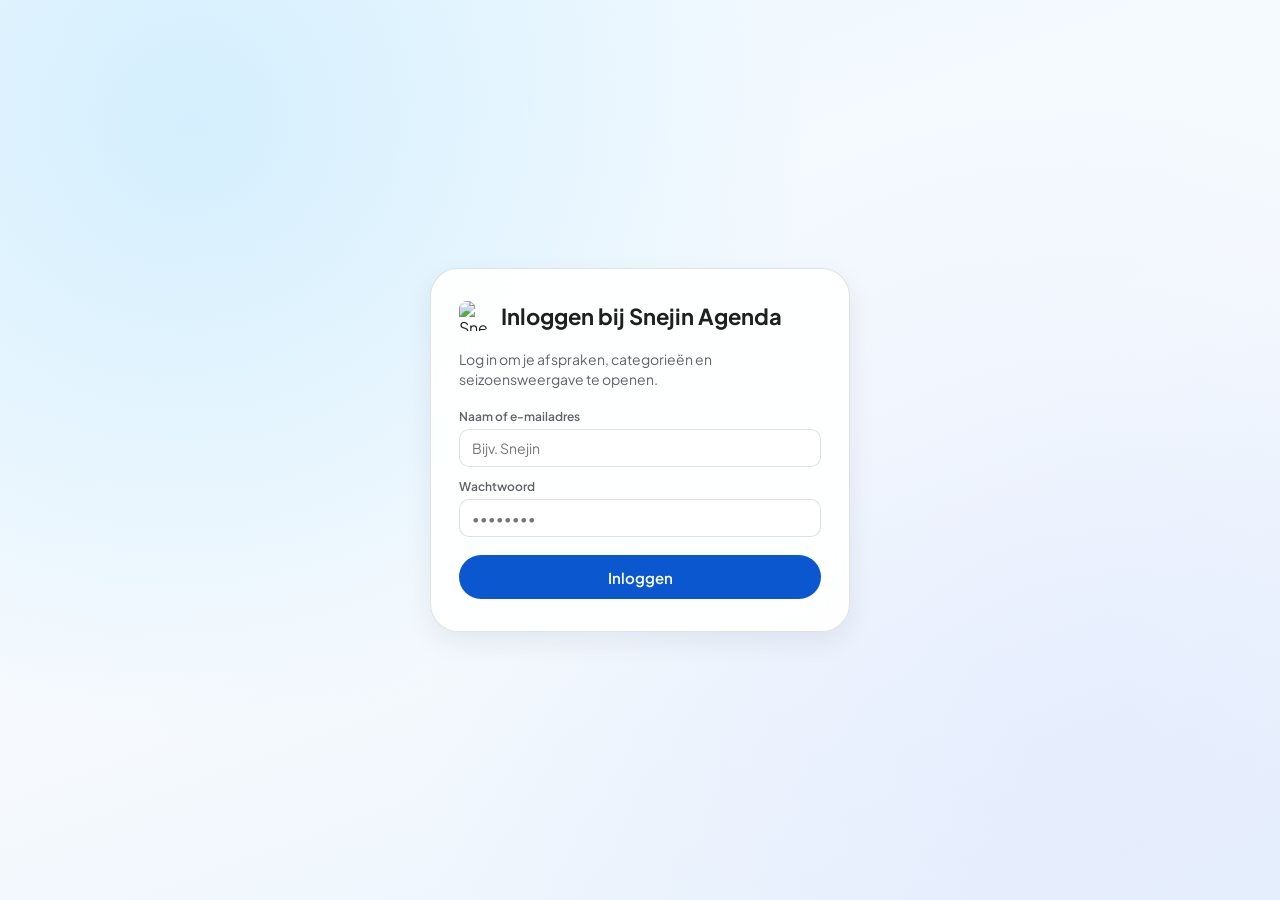
==== commit c580a2e2: "Replace brand dot with brand logo image" ====
--- a/agenda.html
+++ b/agenda.html
@@ -207,11 +207,9 @@
     .icon-btn:hover { background: var(--hover-bg); }
 
     .brand { display: flex; align-items: center; gap: 10px; font-size: 20px; font-weight: 600; margin-right: 6px; white-space: nowrap; }
-    .brand-dot {
-      width: 28px; height: 28px; border-radius: 8px;
-      background: linear-gradient(135deg, #0b57d0, #4285f4);
-      color: #fff; font-size: 14px; font-weight: 700;
-      display: inline-flex; align-items: center; justify-content: center;
+    .brand-logo {
+      width: 30px; height: 30px; border-radius: 8px;
+      object-fit: cover; flex-shrink: 0;
     }
 
     .outlined-btn {
@@ -417,7 +415,7 @@
   <section id="loginScreen" class="login-screen">
     <div class="login-card">
       <div class="login-brand">
-        <span class="brand-dot">S</span>
+        <img src="logo.png" alt="Snejin Agenda logo" class="brand-logo" />
         <h1>Inloggen bij Snejin Agenda</h1>
       </div>
       <p class="login-sub">Log in om je afspraken, categorieën en seizoensweergave te openen.</p>
@@ -441,7 +439,7 @@
       <div class="header-left">
         <button id="toggleSidebarBtn" type="button" class="icon-btn" title="Zijbalk">☰</button>
         <div class="brand">
-          <span class="brand-dot">S</span>
+          <img src="logo.png" alt="Snejin Agenda logo" class="brand-logo" />
           <span>Snejin Agenda</span>
         </div>
         <button id="todayBtn" type="button" class="outlined-btn">Vandaag</button>
